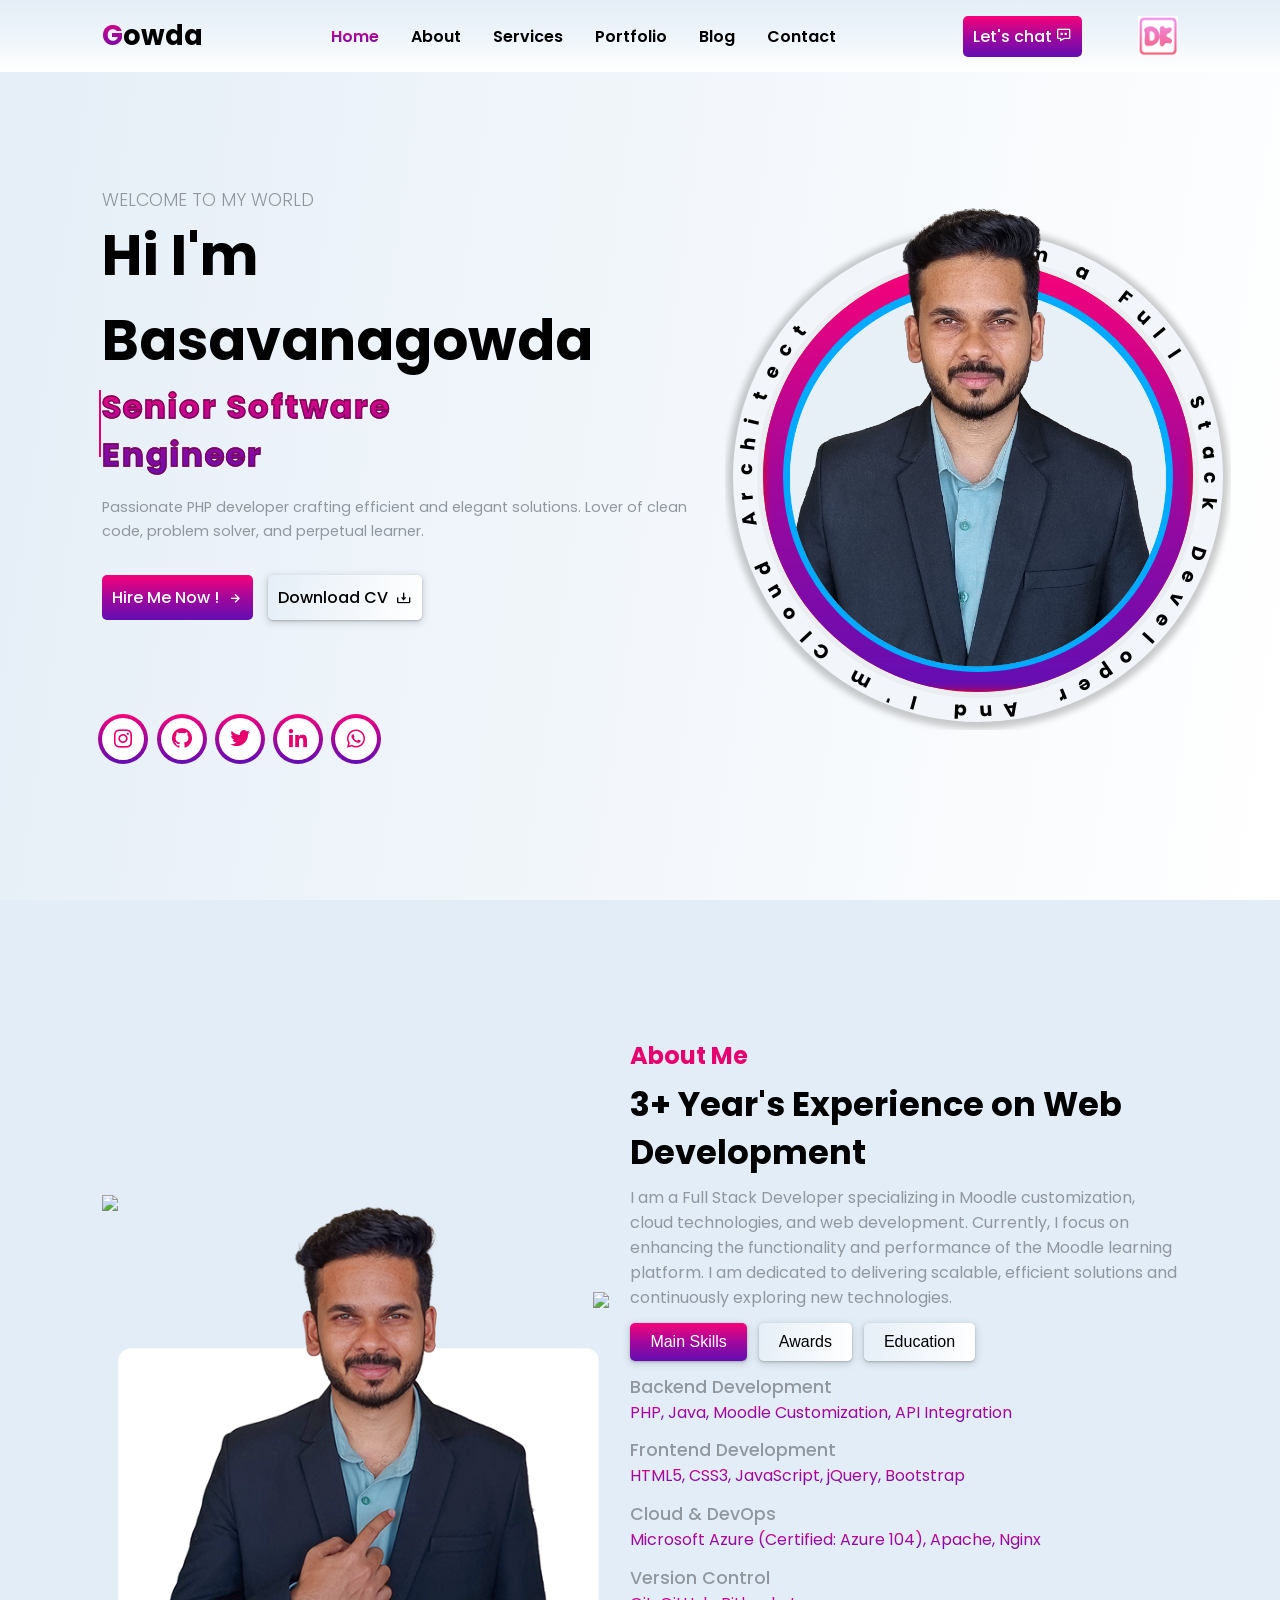
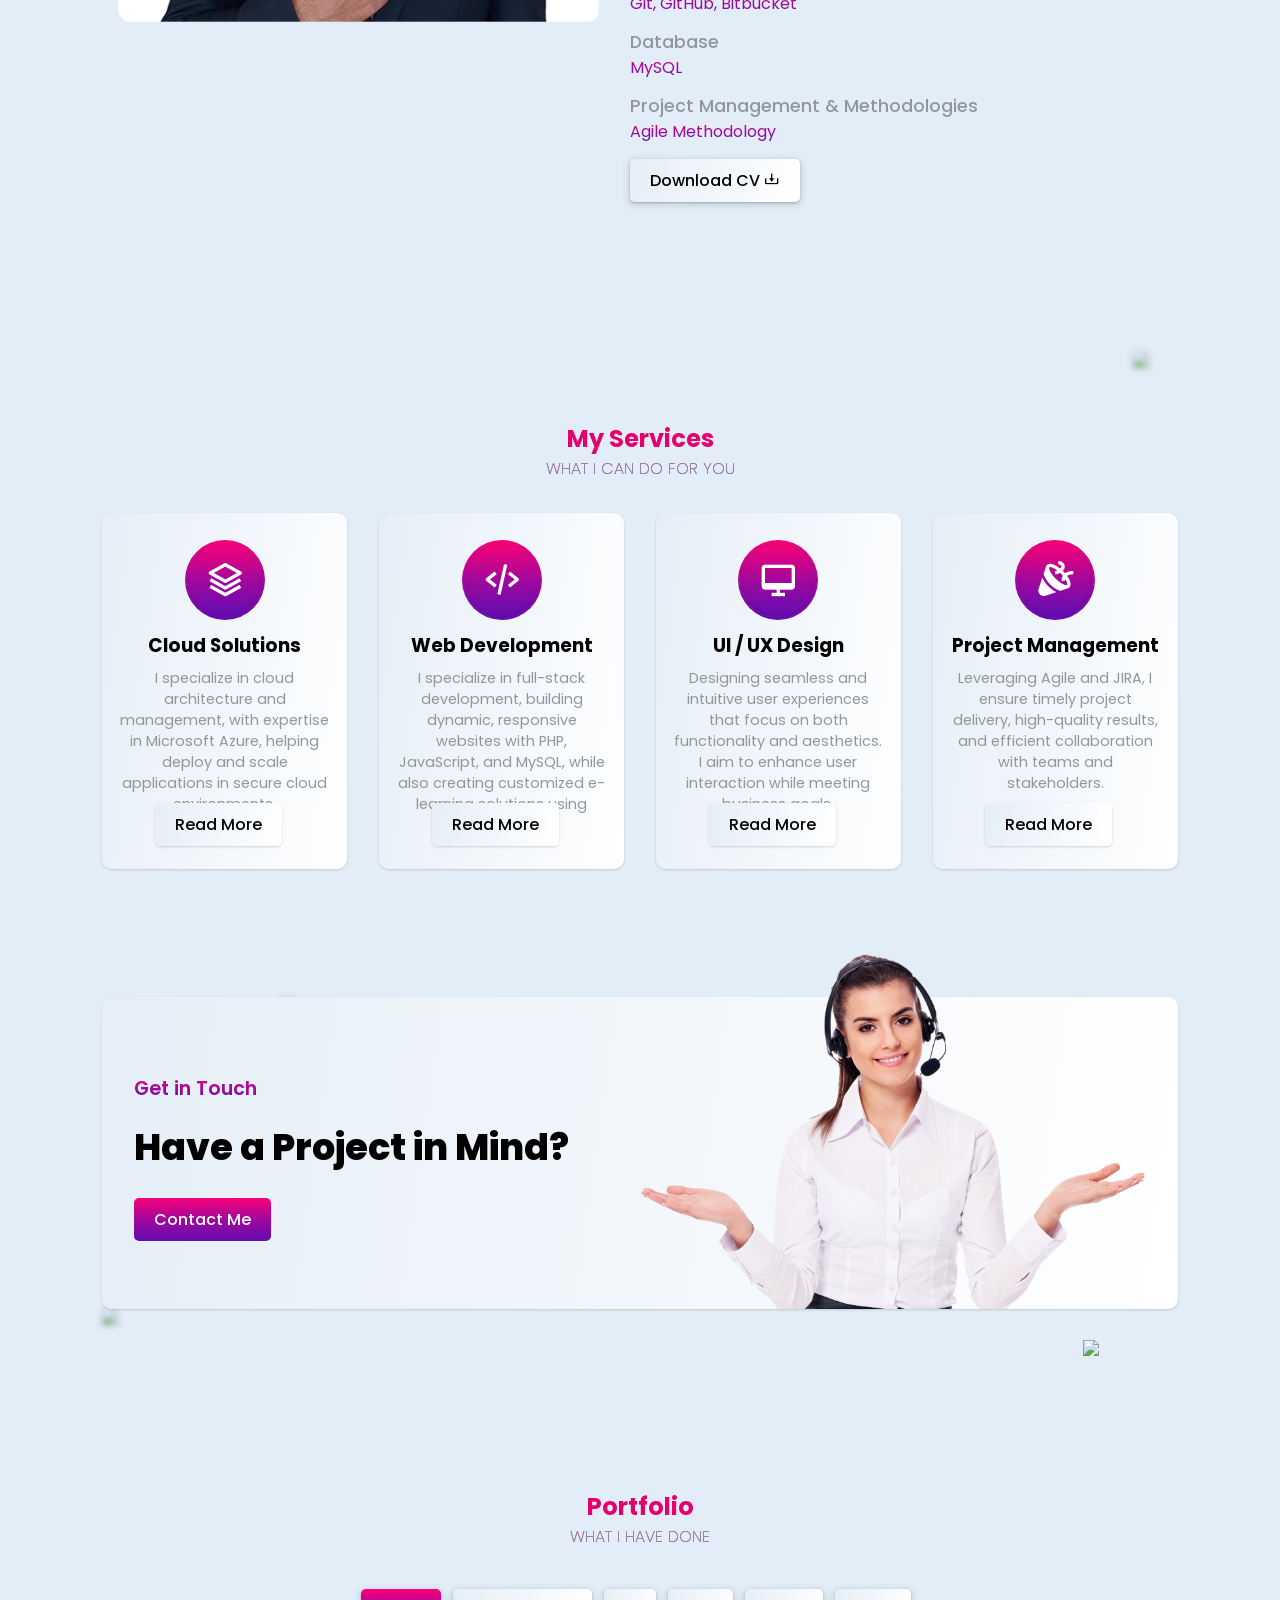
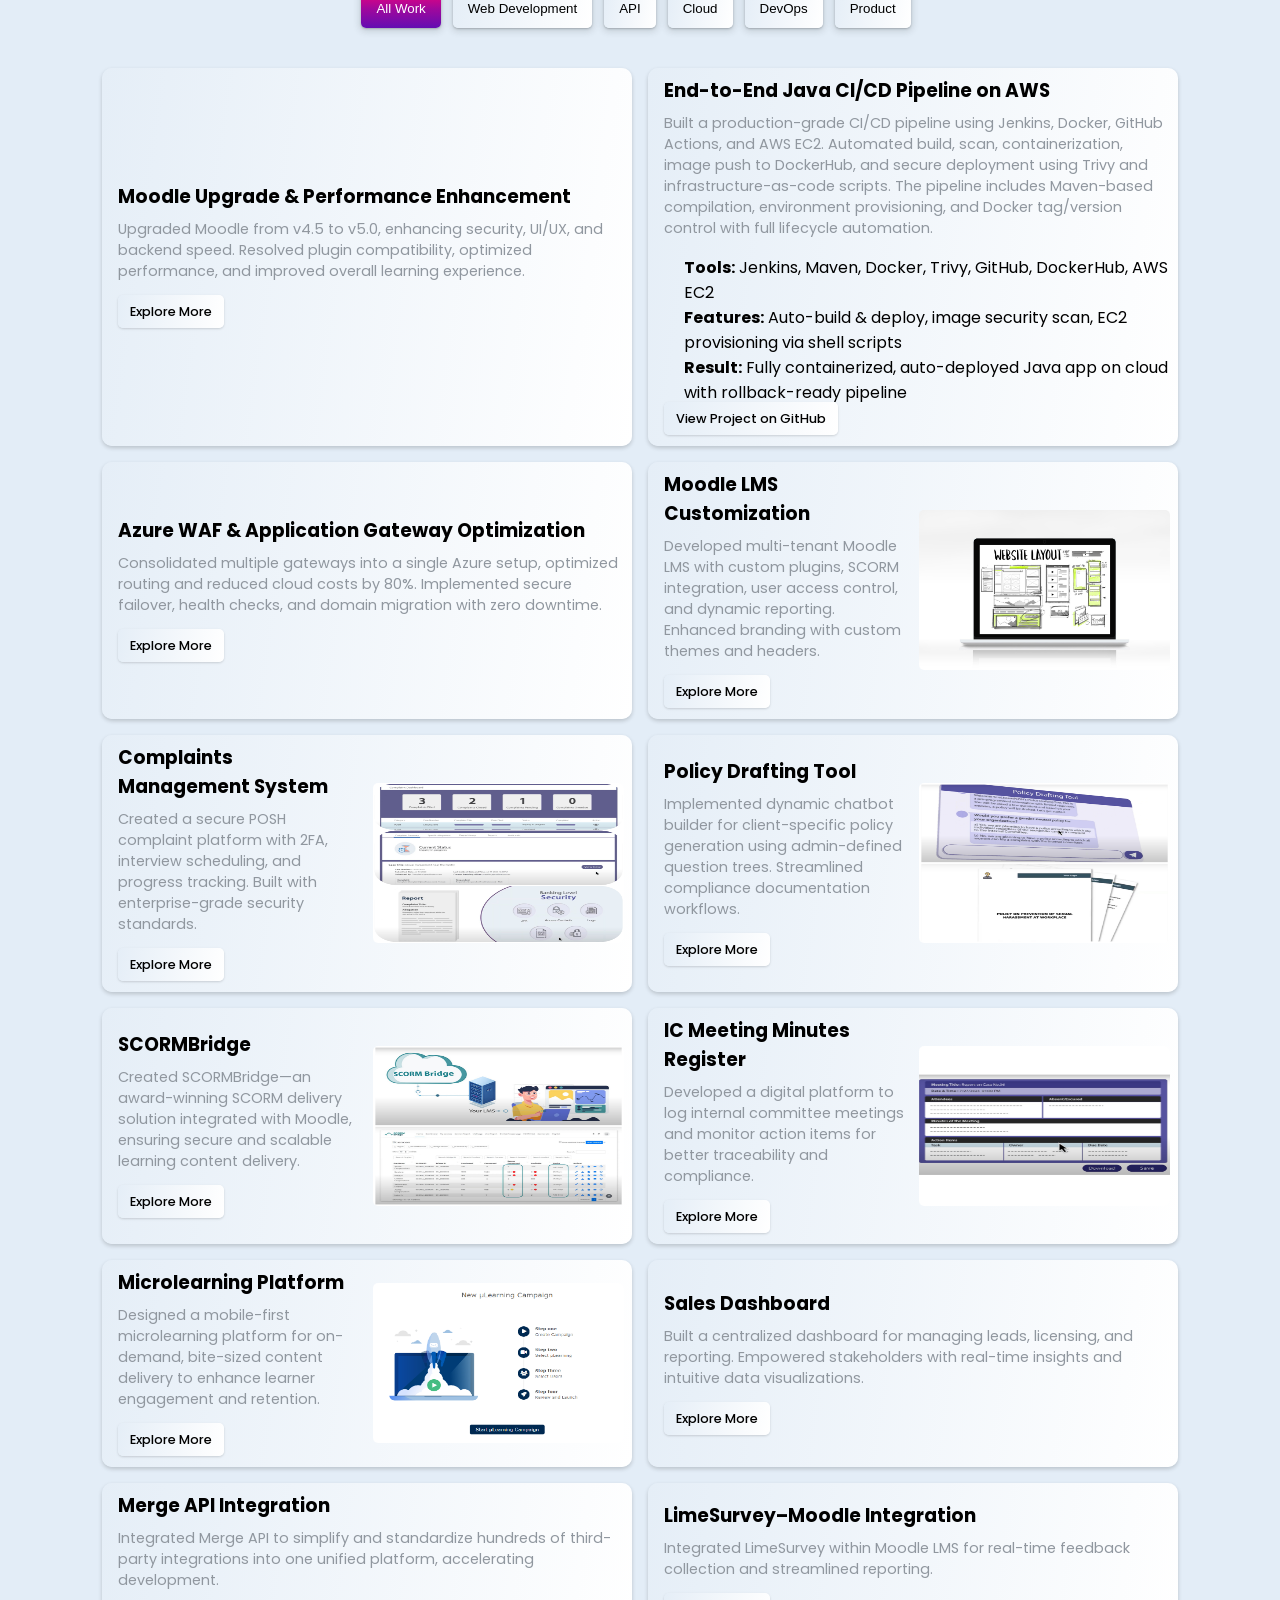
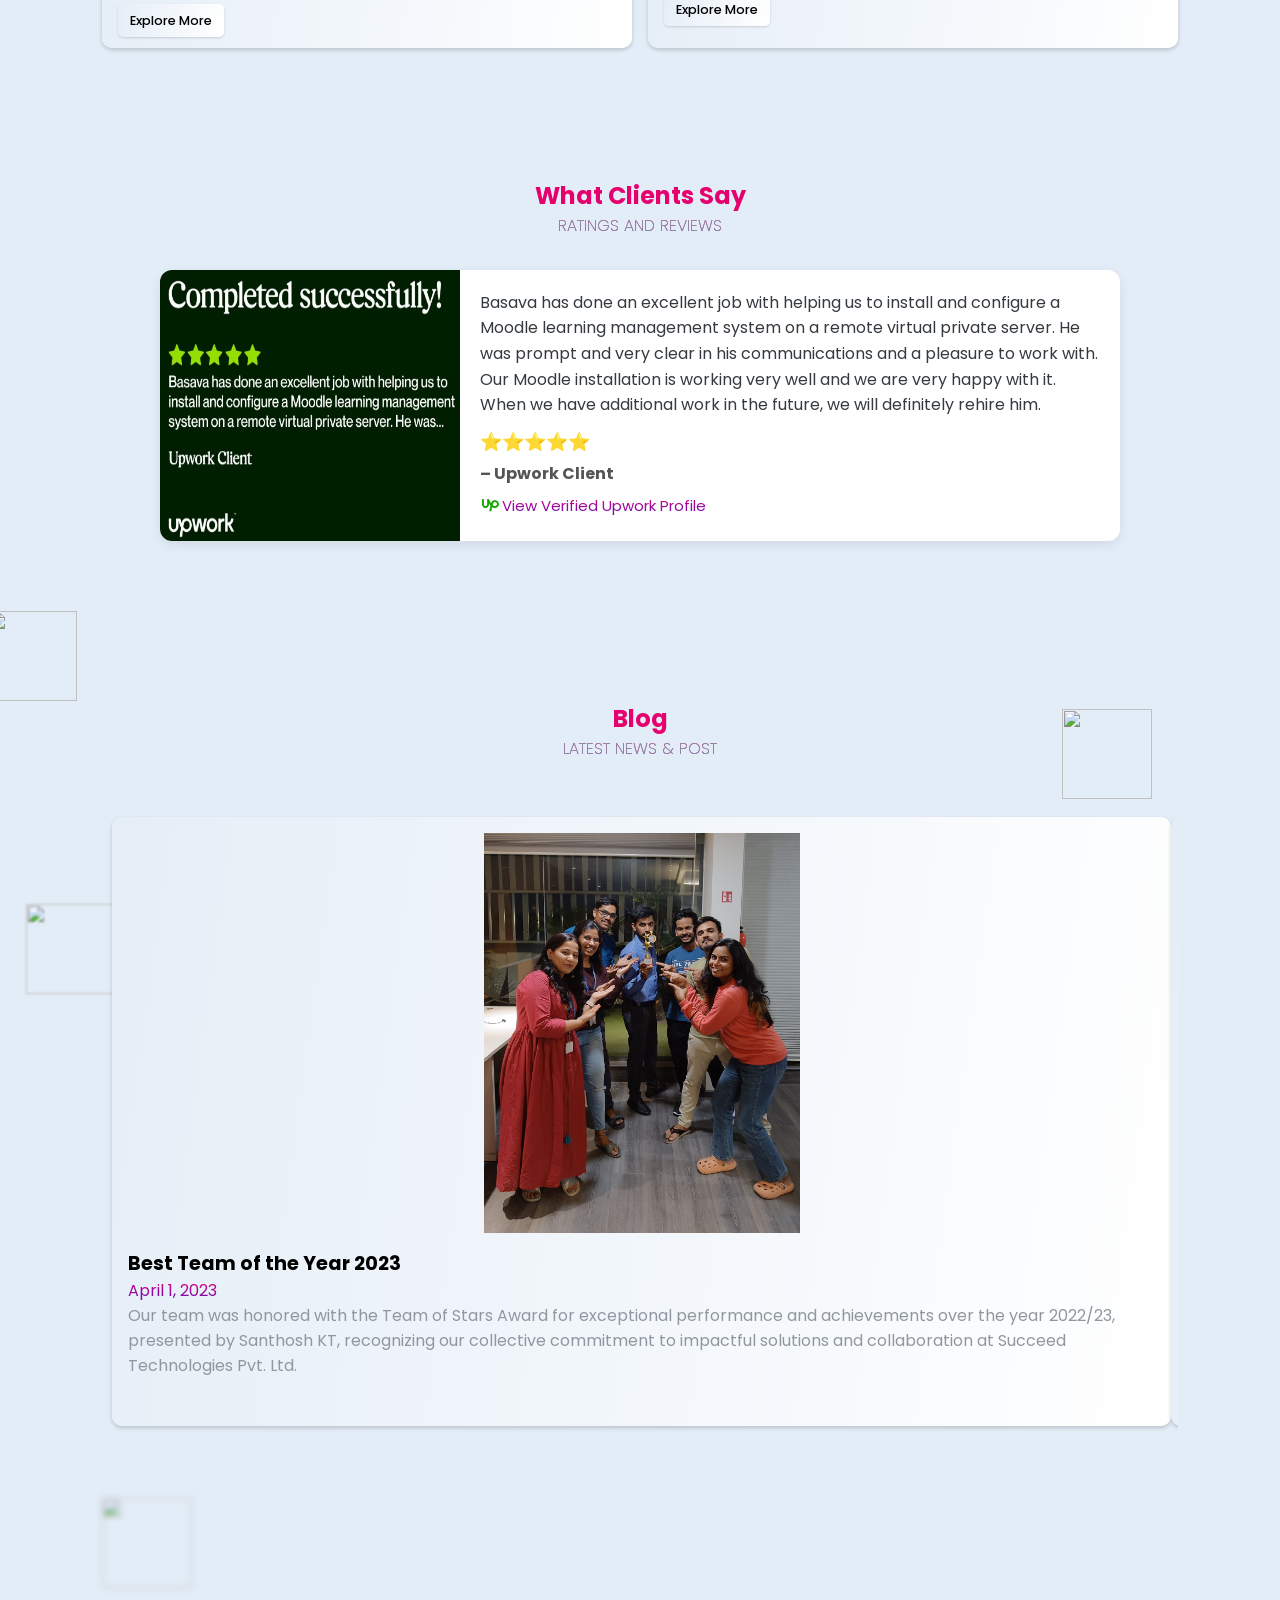
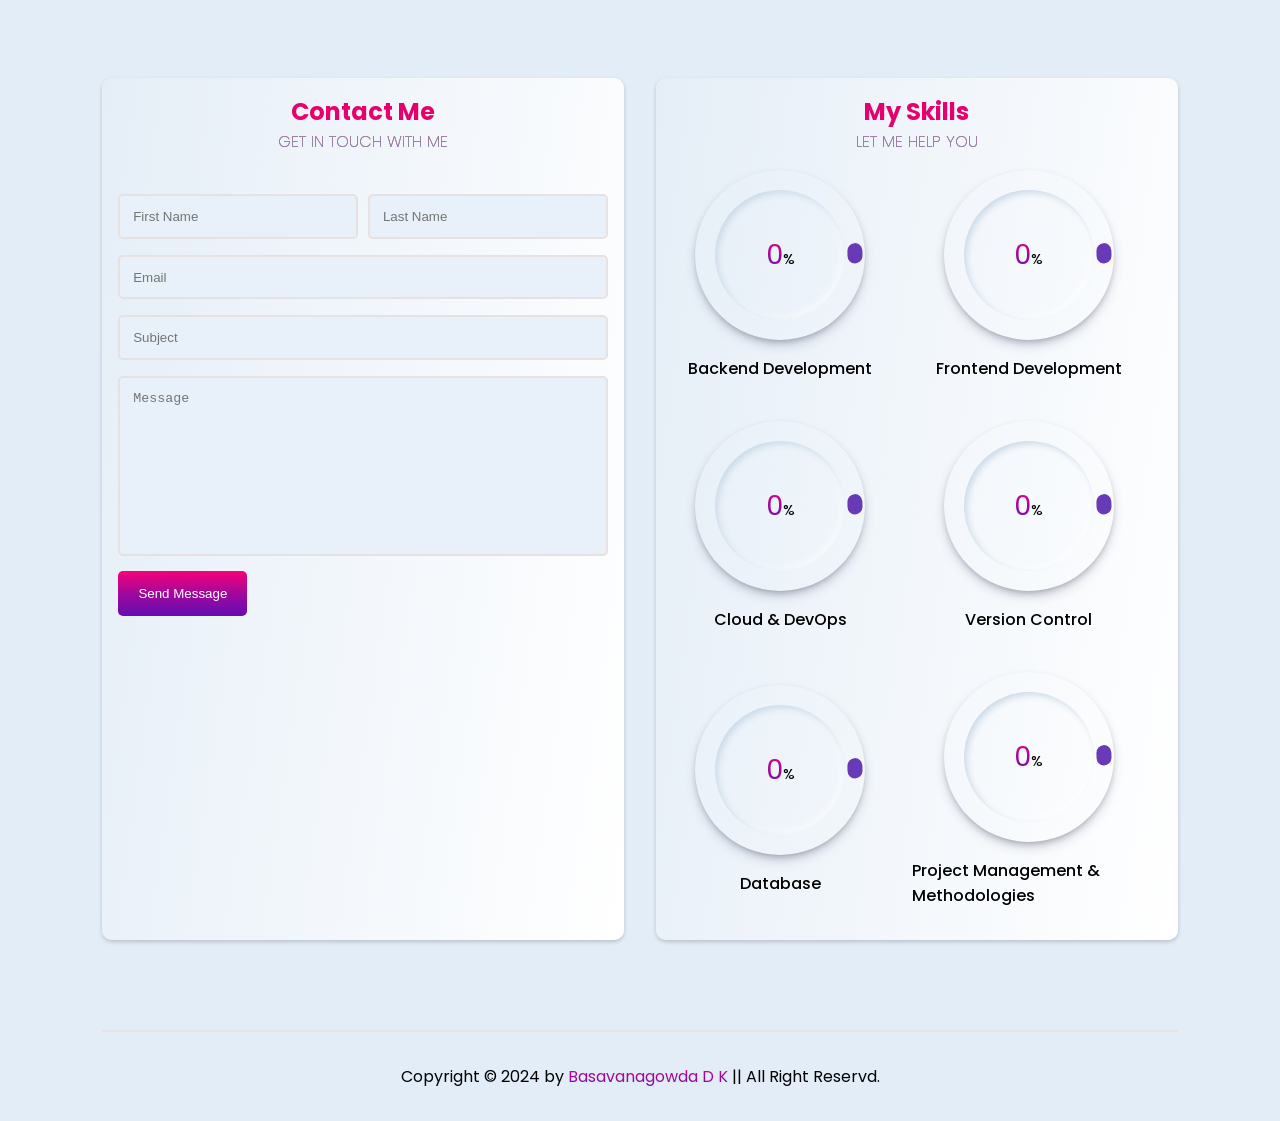
==== index.html @ 6a182e3e "Update index.html" ====
<!DOCTYPE html>
<html lang="en">
<head>
    <meta charset="UTF-8">
    <meta name="viewport" content="width=device-width, initial-scale=1.0">
    <title>Basavanagowda D K || Portfolio website</title>
    <link rel="icon" type="image/png" href="img/favicon.png">
    <link rel="stylesheet" href="style.css">
    <!-- boxicon css link -->
    <link href='https://unpkg.com/boxicons@2.1.4/css/boxicons.min.css' rel='stylesheet'>
    <!-- Link Swiper's CSS -->
    <link rel="stylesheet" href="https://cdn.jsdelivr.net/npm/swiper@10/swiper-bundle.min.css" />

    <script>
        if (window.location.hostname.includes('github.io')) {
          document.write('<base href="/Portfolio/">');
        } else {
          document.write('<base href="/">');
        }
    </script>

</head>
<body>
    <div class="overlay"></div>
    <header>
        <a href="#" class="logo">
            <span>G</span>owda
        </a>
        <ul class="navlist">
            <li><a href="#home" class="active">Home</a></li>
            <li><a href="#about">About</a></li>
            <li><a href="#services">Services</a></li>
            <li><a href="#portfolio">Portfolio</a></li>
            <li><a href="#blog">Blog</a></li>
            <li><a href="#contact">Contact</a></li>
        </ul>
        <div class="right-header">
            <a href="https://api.whatsapp.com/send/?phone=9741818898&text&type=phone_number&app_absent=0" class="btn">Let's chat <i class='bx bx-message-dots' ></i></a>
            <div class="menu-icon">
                <div class="bar"></div>
            </div>
            <img src="img/favicon.png" alt="" style="height: 40px; display: flex; justify-content: center;">
        </div>
    </header>

    <section class="home" id="home">
        <div class="hero-info">
            <h3>Welcome To my World</h3>
            <h1>Hi I'm Basavanagowda</h1>

            <div class="text-animate">
                <h2>Senior Software Engineer</h2>
            </div>

            <p>Passionate PHP developer crafting efficient and elegant solutions. Lover of clean code, problem solver, and perpetual learner.</p>

            <div class="btn-box">
                <a href="mailto:basavanagowdadk@gmail.com" class="btn">Hire Me Now ! <i class='bx bx-right-arrow-alt' ></i></a>
                <a href="https://drive.google.com/uc?export=download&id=10zbf5kDK9-Rex3izi6hGcO_l19ps5BTh" class="btn d-CV">Download CV <i class='bx bx-download'></i></a>
            </div>

            <div class="social-media">
                <div class="bg-icon">
                    <a href="https://www.instagram.com/gowda__since_1998?igsh=OG1lbDU0ZzNtemZn"><i class='bx bxl-instagram'></i></a>
                    <span></span>
                </div>

                <div class="bg-icon">
                    <a href="https://github.com/BASAVANAGOWDADK/"><i class='bx bxl-github'></i></a>
                    <span></span>
                </div>

                <div class="bg-icon">
                    <a href="https://x.com/BasavanagowdaDK?t=IQIoDvSJDneMhNdiiUb4kg&s=09"><i class='bx bxl-twitter'></i></a>
                    <span></span>
                </div>

                <div class="bg-icon">
                    <a href="https://www.linkedin.com/in/basavanagowda-d-k-b6b56a1a2/"><i class='bx bxl-linkedin'></i></a>
                    <span></span>
                </div>

                <div class="bg-icon">
                    <a href="https://api.whatsapp.com/send/?phone=9741818898&text&type=phone_number&app_absent=0"><i class='bx bxl-whatsapp'></i></a>
                    <span></span>
                </div>
            </div>
        </div>
        <div class="img-hero">
            <img src="img/hero.png" alt="">
            <div class="rotate-text">
                <div class="text">
                    <p>I'm a Full Stack Developer And I'm Cloud Architect</p>
                </div>
                <span><i></i></span>
            </div>
        </div>
    </section>

    <section class="about" id="about">
        <div class="about-img">
            <img src="img/aboutMe.png" alt="" class="aboutHero">
            <div class="showcase-ring">
                <img src="shapes/ring.png" class="ring">
                <img src="shapes/circle.png" class="circle">
            </div>
        </div>
        <div class="about-content">
            <h2 class="heading">About Me</h2>
            <h3>3+ Year's Experience on Web Development</h3>
            <p>I am a Full Stack Developer specializing in Moodle customization, cloud technologies, and web development. Currently, I focus on enhancing the functionality and performance of the Moodle learning platform. I am dedicated to delivering scalable, efficient solutions and continuously exploring new technologies.</p>
            <div class="about-btn">
                <button class="active">Main Skills</button>
                <button>Awards</button>
                <button>Education</button>
            </div>
            <div class="content-btn">
                <div class="content">
                    <div class="text-box">
                        <p>Backend Development</p>
                        <span>PHP, Java, Moodle Customization, API Integration</span>
                    </div>
                    <div class="text-box">
                        <p>Frontend Development</p>
                        <span>HTML5, CSS3, JavaScript, jQuery, Bootstrap</span>
                    </div>
                    <div class="text-box">
                        <p>Cloud & DevOps</p>
                        <span>Microsoft Azure (Certified: Azure 104), Apache, Nginx</span>
                    </div>
                    <div class="text-box">
                        <p>Version Control</p>
                        <span>Git, GitHub, Bitbucket</span>
                    </div>
                    <div class="text-box">
                        <p>Database</p>
                        <span>MySQL</span>
                    </div>
                    <div class="text-box">
                        <p>Project Management & Methodologies</p>
                        <span>Agile Methodology</span>
                    </div>
                </div>

                <div class="content">
                    <div class="text-box">
                        <p>Product Catalyst Award (September 2024)</p>
                        <span>Awarded for driving innovation forward.</span>
                    </div>
                    <div class="text-box">
                        <p>Best Employee of the Month</p>
                        <span>Awarded twice, in May 2023 and March 2024.</span>
                    </div>
                    <div class="text-box">
                        <p>Best Team of the Year (2022-2023)</p>
                        <span>Recognized as part of the best-performing team.</span>
                    </div>
                </div>

                <div class="content">
                    <div class="text-box">
                        <p>Online Courses and Certifications</p>
                        <span>AWS Solutions Architect (MicroDegree, Issued April 2025), Microsoft Azure 104 (Besant Technologies, Issued May 2024), Web Development and Testing (QSpiders, Issued June 2022)</span>
                    </div>
                    <div class="text-box">
                        <p>Internships and Work Experience</p>
                        <span>Full Stack Developer at Succeed Technologies Pvt. Ltd. (Aug 2022 - Present), specializing in Moodle customization, cloud technologies, and web development.</span>
                    </div>
                    <div class="text-box">
                        <p>Bachelor's Degree in Mechanical Engineering</p>
                        <span>STJIT College of Engineering, Karnataka (2020), CGPA: 6.9</span>
                    </div>
                </div>

            </div>
            <div class="cvContent">
                <a href="https://drive.google.com/uc?export=download&id=10zbf5kDK9-Rex3izi6hGcO_l19ps5BTh" class="btn d-CV">Download CV <i class='bx bx-download'></i></a>
            </div>
        </div>
    </section>

    <section class="services" id="services">
        <div class="main-text">
            <h2 class="heading">My Services</h2>
            <span>What I can do for you</span>
        </div>

        <div class="allServices">
            <div class="servicesItem">
                <div class="icon-services">
                    <i class='bx bx-layer'></i>
                    <span></span>
                </div>
                <h3>Cloud Solutions</h3>
                <p>I specialize in cloud architecture and management, with expertise in Microsoft Azure, helping deploy and scale applications in secure cloud environments.</p>
                <a href="#" class="readMore">Read More</a>
            </div>

            <div class="servicesItem">
                <div class="icon-services">
                    <i class='bx bx-code-alt'></i>
                    <span></span>
                </div>
                <h3>Web Development</h3>
                <p>I specialize in full-stack development, building dynamic, responsive websites with PHP, JavaScript, and MySQL, while also creating customized e-learning solutions using Moodle.</p>
                <a href="#" class="readMore">Read More</a>
            </div>

            <div class="servicesItem">
                <div class="icon-services">
                    <i class='bx bx-desktop'></i>
                    <span></span>
                </div>
                <h3>UI / UX Design</h3>
                <p>Designing seamless and intuitive user experiences that focus on both functionality and aesthetics. I aim to enhance user interaction while meeting business goals.</p>
                <a href="#" class="readMore">Read More</a>
            </div>

            <div class="servicesItem">
                <div class="icon-services">
                    <i class='bx bxs-party'></i>
                    <span></span>
                </div>
                <h3>Project Management</h3>
                <p>Leveraging Agile and JIRA, I ensure timely project delivery, high-quality results, and efficient collaboration with teams and stakeholders.</p>
                <a href="#" class="readMore">Read More</a>
            </div>
        </div>

        <div class="proposal">
            <div class="text-box">
                <span>Get in Touch</span>
                <h3>Have a Project in Mind?</h3>
                <a href="#contact" class="btn">Contact Me</a>
            </div>
            <img src="img/support.png" class="first">
        </div>

        <div class="showcase">
            <img src="shapes/ring.png" class="ring">
            <img src="shapes/circle.png" class="circle">
            <img src="shapes/circle.png" class="circle2">
            <img src="shapes/circle.png" class="circle3">
            <img src="shapes/half-ring.png" class="half-ring">
        </div>
    </section>

    <section class="portfolio" id="portfolio">
        <div class="main-text">
            <h2 class="heading">Portfolio</h2>
            <span>What I have done</span>
        </div>
        <div class="fillter-buttons">
            <button class="button mixitup-control-active" data-filter="all">All Work</button>
            <button class="button" data-filter=".web">Web Development</button>
            <button class="button" data-filter=".api">API</button>
            <button class="button" data-filter=".cloud">Cloud</button>
            <button class="button" data-filter=".devops">DevOps</button>
            <button class="button" data-filter=".product">Product</button>
        </div>
    
        <div class="portfolio-gallery">
    
            <!-- Moodle Upgrade -->
            <div class="portfolio-box mix web">
                <div class="portfolio-content">
                    <h3>Moodle Upgrade & Performance Enhancement</h3>
                    <p>Upgraded Moodle from v4.5 to v5.0, enhancing security, UI/UX, and backend speed. Resolved plugin compatibility, optimized performance, and improved overall learning experience.</p>
                    <a href="#" class="readMore">Explore More</a>
                </div>
            </div>
    
            <!-- CI/CD Project -->
            <div class="portfolio-box mix cloud devops">
                <div class="portfolio-content">
                    <h3>End-to-End Java CI/CD Pipeline on AWS</h3>
                    <p>Built a production-grade CI/CD pipeline using Jenkins, Docker, GitHub Actions, and AWS EC2. Automated build, scan, containerization, image push to DockerHub, and secure deployment using Trivy and infrastructure-as-code scripts. The pipeline includes Maven-based compilation, environment provisioning, and Docker tag/version control with full lifecycle automation.</p>
                    <ul style="margin-top: 10px; padding-left: 20px; list-style: disc;">
                        <li><strong>Tools:</strong> Jenkins, Maven, Docker, Trivy, GitHub, DockerHub, AWS EC2</li>
                        <li><strong>Features:</strong> Auto-build & deploy, image security scan, EC2 provisioning via shell scripts</li>
                        <li><strong>Result:</strong> Fully containerized, auto-deployed Java app on cloud with rollback-ready pipeline</li>
                    </ul>
                    <a href="https://github.com/BASAVANAGOWDADK/java-ci-cd-pipeline" class="readMore" target="_blank">View Project on GitHub</a>
                </div>
            </div>
            
            <!-- Azure WAF Optimization -->
            <div class="portfolio-box mix cloud devops">
                <div class="portfolio-content">
                    <h3>Azure WAF & Application Gateway Optimization</h3>
                    <p>Consolidated multiple gateways into a single Azure setup, optimized routing and reduced cloud costs by 80%. Implemented secure failover, health checks, and domain migration with zero downtime.</p>
                    <a href="#" class="readMore">Explore More</a>
                </div>
            </div>
    
            <!-- Moodle LMS Customization -->
            <div class="portfolio-box mix web">
                <div class="portfolio-content">
                    <h3>Moodle LMS Customization</h3>
                    <p>Developed multi-tenant Moodle LMS with custom plugins, SCORM integration, user access control, and dynamic reporting. Enhanced branding with custom themes and headers.</p>
                    <a href="#" class="readMore">Explore More</a>
                </div>
                <div class="portfolio-img">
                    <img src="img/portfolio/lms.jpg" alt="LMS Customization">
                </div>
            </div>
    
            <!-- Complaints Management System -->
            <div class="portfolio-box mix web">
                <div class="portfolio-content">
                    <h3>Complaints Management System</h3>
                    <p>Created a secure POSH complaint platform with 2FA, interview scheduling, and progress tracking. Built with enterprise-grade security standards.</p>
                    <a href="#" class="readMore">Explore More</a>
                </div>
                <div class="portfolio-img">
                    <img src="img/portfolio/cms.jpg" alt="Complaints System">
                </div>
            </div>
    
            <!-- Policy Drafting Tool -->
            <div class="portfolio-box mix web">
                <div class="portfolio-content">
                    <h3>Policy Drafting Tool</h3>
                    <p>Implemented dynamic chatbot builder for client-specific policy generation using admin-defined question trees. Streamlined compliance documentation workflows.</p>
                    <a href="#" class="readMore">Explore More</a>
                </div>
                <div class="portfolio-img">
                    <img src="img/portfolio/pdt.jpg" alt="Policy Tool">
                </div>
            </div>
    
            <!-- SCORMBridge -->
            <div class="portfolio-box mix product">
                <div class="portfolio-content">
                    <h3>SCORMBridge</h3>
                    <p>Created SCORMBridge—an award-winning SCORM delivery solution integrated with Moodle, ensuring secure and scalable learning content delivery.</p>
                    <a href="#" class="readMore">Explore More</a>
                </div>
                <div class="portfolio-img">
                    <img src="img/portfolio/sb.jpg" alt="SCORMBridge">
                </div>
            </div>
    
            <!-- IC Meeting Register -->
            <div class="portfolio-box mix web">
                <div class="portfolio-content">
                    <h3>IC Meeting Minutes Register</h3>
                    <p>Developed a digital platform to log internal committee meetings and monitor action items for better traceability and compliance.</p>
                    <a href="#" class="readMore">Explore More</a>
                </div>
                <div class="portfolio-img">
                    <img src="img/portfolio/im.jpg" alt="IC Register">
                </div>
            </div>
    
            <!-- Microlearning -->
            <div class="portfolio-box mix web">
                <div class="portfolio-content">
                    <h3>Microlearning Platform</h3>
                    <p>Designed a mobile-first microlearning platform for on-demand, bite-sized content delivery to enhance learner engagement and retention.</p>
                    <a href="#" class="readMore">Explore More</a>
                </div>
                <div class="portfolio-img">
                    <img src="img/portfolio/ml.png" alt="Microlearning">
                </div>
            </div>
    
            <!-- Sales Dashboard -->
            <div class="portfolio-box mix web">
                <div class="portfolio-content">
                    <h3>Sales Dashboard</h3>
                    <p>Built a centralized dashboard for managing leads, licensing, and reporting. Empowered stakeholders with real-time insights and intuitive data visualizations.</p>
                    <a href="#" class="readMore">Explore More</a>
                </div>
            </div>
    
            <!-- Merge API -->
            <div class="portfolio-box mix api">
                <div class="portfolio-content">
                    <h3>Merge API Integration</h3>
                    <p>Integrated Merge API to simplify and standardize hundreds of third-party integrations into one unified platform, accelerating development.</p>
                    <a href="#" class="readMore">Explore More</a>
                </div>
            </div>
    
            <!-- LimeSurvey Integration -->
            <div class="portfolio-box mix api">
                <div class="portfolio-content">
                    <h3>LimeSurvey–Moodle Integration</h3>
                    <p>Integrated LimeSurvey within Moodle LMS for real-time feedback collection and streamlined reporting.</p>
                    <a href="#" class="readMore">Explore More</a>
                </div>
            </div>
    
        </div>
    </section>

    <section class="testimonial-section">
        <div class="main-text">
            <h2 class="heading">What Clients Say</h2>
            <span class="subheading">Ratings and Reviews</span>
        </div>

        <div class="testimonial-card">
            <div class="testimonial-image">
            <img src="img/rateings/image(1).jpg" alt="" />
            </div>
            <div class="testimonial-content">
                <p class="testimonial-text">
                    Basava has done an excellent job with helping us to install and configure a Moodle learning management system on a remote virtual private server. He was prompt and very clear in his communications and a pleasure to work with. Our Moodle installation is working very well and we are very happy with it. When we have additional work in the future, we will definitely rehire him.
                </p>
                <div class="rating">⭐⭐⭐⭐⭐</div>
                <p class="client-name">– Upwork Client</p>
                <a class="upwork-link" href="https://www.upwork.com/freelancers/~01146fbaf6de14f37f?mp_source=share" target="_blank">
                    <i class='bx bxl-upwork'></i>
                    <span>View Verified Upwork Profile</span>
                </a>
            </div>
        </div>
    </section>

    <section class="blog" id="blog">
        <div class="main-text">
            <h2 class="heading">Blog</h2>
            <span>Latest News & Post</span>
        </div>

        <div class="blog-box swiper mySwiper">
            <div class="cards swiper-wrapper">

                <div class="card swiper-slide">
                    <div class="card-top">
                        <img src="img/blog/image (6).jpg" alt="">
                    </div>
                    <div class="card-info">
                        <h2>Best Team of the Year 2023</h2>
                        <span class="date">April 1, 2023</span>
                        <p class="excerpt">
                            Our team was honored with the Team of Stars Award for exceptional performance and achievements over the year 2022/23, presented by Santhosh KT, recognizing our collective commitment to impactful solutions and collaboration at Succeed Technologies Pvt. Ltd.
                        </p>
                    </div>
                </div>

                <div class="card swiper-slide">
                    <div class="card-top">
                        <img src="img/blog/image (1).jpg" alt="">
                    </div>
                    <div class="card-info">
                        <h2>Product Catalyst Award</h2>
                        <span class="date">September 12, 2024</span>
                        <p class="excerpt">
                            Recipient of the Product Catalyst Award for Driving Innovation Forward at Succeed Technologies Pvt. Ltd. (Sep 2024), recognizing my commitment to impactful solutions, innovative contributions, and effective teamwork. The award was presented by Santhosh KT and Noor Mohammed.
                        </p>
                    </div>
                </div>

                <div class="card swiper-slide">
                    <div class="card-top">
                        <img src="img/blog/image (2).jpg" alt="">
                    </div>
                    <div class="card-info">
                        <h2>Product Catalyst Award</h2>
                        <span class="date">September 12, 2024</span>
                        <p class="excerpt">
                            Recipient of the Product Catalyst Award for Driving Innovation Forward at Succeed Technologies Pvt. Ltd. (Sep 2024), recognizing my commitment to impactful solutions, innovative contributions, and effective teamwork. The award was presented by Santhosh KT and Noor Mohammed.
                        </p>
                    </div>
                </div>

                <div class="card swiper-slide">
                    <div class="card-top">
                        <img src="img/blog/image (3).jpg" alt="">
                    </div>
                    <div class="card-info">
                        <h2>Product Catalyst Award</h2>
                        <span class="date">September 12, 2024</span>
                        <p class="excerpt">
                            Recipient of the Product Catalyst Award for Driving Innovation Forward at Succeed Technologies Pvt. Ltd. (Sep 2024), recognizing my commitment to impactful solutions, innovative contributions, and effective teamwork. The award was presented by Santhosh KT and Noor Mohammed.
                        </p>
                    </div>
                </div>

                <div class="card swiper-slide">
                    <div class="card-top">
                        <img src="img/blog/image (4).jpg" alt="">
                    </div>
                    <div class="card-info">
                        <h2>Product Catalyst Award</h2>
                        <span class="date">September 12, 2024</span>
                        <p class="excerpt">
                            Recipient of the Product Catalyst Award for Driving Innovation Forward at Succeed Technologies Pvt. Ltd. (Sep 2024), recognizing my commitment to impactful solutions, innovative contributions, and effective teamwork. The award was presented by Santhosh KT and Noor Mohammed.
                        </p>
                    </div>
                </div>

                <div class="card swiper-slide">
                    <div class="card-top">
                        <img src="img/blog/image (5).jpg" alt="">
                    </div>
                    <div class="card-info">
                        <h2>Product Catalyst Award</h2>
                        <span class="date">September 12, 2024</span>
                        <p class="excerpt">
                            Recipient of the Product Catalyst Award for Driving Innovation Forward at Succeed Technologies Pvt. Ltd. (Sep 2024), recognizing my commitment to impactful solutions, innovative contributions, and effective teamwork. The award was presented by Santhosh KT and Noor Mohammed.
                        </p>
                    </div>
                </div>

            </div>
        </div>

        <div class="swiper-pagination"></div>

        <div class="showcase">
            <img src="shapes/ring.png" class="ring">
            <img src="shapes/second-circle.png" class="second-circle">
            <img src="shapes/circle.png" class="circle">
            <img src="shapes/half-ring.png" class="half-ring">
        </div>

    </section>

    <section class="down-box" id="contact">
        <div class="contactSkills">
            <div class="contact-info">
                <div class="main-text">
                    <h2 class="heading">Contact Me</h2>
                    <span>get in touch with me</span>
                </div>
                <form action="https://docs.google.com/forms/d/e/1FAIpQLSf164wydz_07NCA3fFdBNNHNQ-cetPMR7W7tod_pbYiqP765g/formResponse" method="POST" target="_self">
                    <div class="input-box">
                        <input type="text" name="entry.2064029675" placeholder="First Name" required>
                        <input type="text" name="entry.442998778" placeholder="Last Name" required>
                    </div>
                    <input type="email" name="entry.1565533050" placeholder="Email" required>
                    <input type="text" name="entry.2017698755" placeholder="Subject" required>
                    <textarea name="entry.1711553480" placeholder="Message" cols="30" rows="10" required></textarea>
                    <div class="formBtn">
                        <button type="submit" class="btn">Send Message</button>
                    </div>
                </form>
            </div>
            <div class="skills">
                <div class="container">
                    <div class="skillBox">
                        <div class="main-text">
                            <h2 class="heading">My Skills</h2>
                            <span>Let Me Help you</span>
                        </div>
                        <div class="skill-wrap">
                            <div class="skill">
                                <div class="outer-circle">
                                    <div class="inner-circle">
                                        <svg xmlns="http://www.w3.org/2000/svg" version="1.1" width="180px" height="180px">
                                            <defs>
                                                <linearGradient id="GradientColor">
                                                <stop offset="0%" stop-color="#e91e63" />
                                                <stop offset="100%" stop-color="#673ab7" />
                                                </linearGradient>
                                            </defs>
                                                <circle cx="85" cy="85" r="75" stroke-linecap="round" />
                                       </svg>
                                       <h2 class="counter">
                                        <span data-target="85">0</span>%
                                       </h2>
                                    </div>
                                </div>
                                <div class="sk-title">
                                    Backend Development
                                </div>
                            </div>

                            <div class="skill">
                                <div class="outer-circle">
                                    <div class="inner-circle">
                                        <svg xmlns="http://www.w3.org/2000/svg" version="1.1" width="180px" height="180px">
                                            <defs>
                                                <linearGradient id="GradientColor">
                                                <stop offset="0%" stop-color="#e91e63" />
                                                <stop offset="100%" stop-color="#673ab7" />
                                                </linearGradient>
                                            </defs>
                                                <circle cx="85" cy="85" r="75" stroke-linecap="round" />
                                       </svg>
                                       <h2 class="counter">
                                        <span data-target="65">0</span>%
                                       </h2>
                                    </div>
                                </div>
                                <div class="sk-title">
                                    Frontend Development
                                </div>
                            </div>


                            <div class="skill">
                                <div class="outer-circle">
                                    <div class="inner-circle">
                                        <svg xmlns="http://www.w3.org/2000/svg" version="1.1" width="180px" height="180px">
                                            <defs>
                                                <linearGradient id="GradientColor">
                                                <stop offset="0%" stop-color="#e91e63" />
                                                <stop offset="100%" stop-color="#673ab7" />
                                                </linearGradient>
                                            </defs>
                                                <circle cx="85" cy="85" r="75" stroke-linecap="round" />
                                       </svg>
                                       <h2 class="counter">
                                        <span data-target="75">0</span>%
                                       </h2>
                                    </div>
                                </div>
                                <div class="sk-title">
                                    Cloud & DevOps
                                </div>
                            </div>


                            <div class="skill">
                                <div class="outer-circle">
                                    <div class="inner-circle">
                                        <svg xmlns="http://www.w3.org/2000/svg" version="1.1" width="180px" height="180px">
                                            <defs>
                                                <linearGradient id="GradientColor">
                                                <stop offset="0%" stop-color="#e91e63" />
                                                <stop offset="100%" stop-color="#673ab7" />
                                                </linearGradient>
                                            </defs>
                                                <circle cx="85" cy="85" r="75" stroke-linecap="round" />
                                       </svg>
                                       <h2 class="counter">
                                        <span data-target="70">0</span>%
                                       </h2>
                                    </div>
                                </div>
                                <div class="sk-title">
                                    Version Control
                                </div>
                            </div>

                            <div class="skill">
                                <div class="outer-circle">
                                    <div class="inner-circle">
                                        <svg xmlns="http://www.w3.org/2000/svg" version="1.1" width="180px" height="180px">
                                            <defs>
                                                <linearGradient id="GradientColor">
                                                <stop offset="0%" stop-color="#e91e63" />
                                                <stop offset="100%" stop-color="#673ab7" />
                                                </linearGradient>
                                            </defs>
                                                <circle cx="85" cy="85" r="75" stroke-linecap="round" />
                                       </svg>
                                       <h2 class="counter">
                                        <span data-target="85">0</span>%
                                       </h2>
                                    </div>
                                </div>
                                <div class="sk-title">
                                    Database
                                </div>
                            </div>

                            <div class="skill">
                                <div class="outer-circle">
                                    <div class="inner-circle">
                                        <svg xmlns="http://www.w3.org/2000/svg" version="1.1" width="180px" height="180px">
                                            <defs>
                                                <linearGradient id="GradientColor">
                                                <stop offset="0%" stop-color="#e91e63" />
                                                <stop offset="100%" stop-color="#673ab7" />
                                                </linearGradient>
                                            </defs>
                                                <circle cx="85" cy="85" r="75" stroke-linecap="round" />
                                       </svg>
                                       <h2 class="counter">
                                        <span data-target="65">0</span>%
                                       </h2>
                                    </div>
                                </div>
                                <div class="sk-title">
                                    Project Management & Methodologies
                                </div>
                            </div>
                        </div>
                    </div>
                </div>
            </div>
        </div>
    </section>

    <footer>
        <p>Copyright © 2024 by <span>Basavanagowda D K</span> || All Right Reservd.</p>
    </footer>

    <div id="progress">
        <span id="progress-value">
            <i class='bx bxs-chevrons-up' ></i>
        </span>
    </div>

    <!-- scroll reveal  -->
    <script src="https://unpkg.com/scrollreveal"></script>
    <!-- Swiper JS -->
     <script src="https://cdn.jsdelivr.net/npm/swiper@10/swiper-bundle.min.js"></script>
    <!-- mixitup cdn js -->
    <script src="https://cdnjs.cloudflare.com/ajax/libs/mixitup/3.3.1/mixitup.min.js"></script>
    <script src="script.js"></script>
    <script src="https://cdn.emailjs.com/dist/email.min.js"></script>
</body>
</html>
---- style.css ----
@import url('https://fonts.googleapis.com/css2?family=Poppins:wght@100;200;300;400;500;600;700;800&display=swap');

* {
    padding: 0;
    margin: 0;
    box-sizing: border-box;
    list-style: none;
    scroll-behavior: smooth;
}

:root {
    --bg-color: #e3edf7;
    --gradient-white-bg: linear-gradient(0deg, #fff 0%, #edf4fa 51%, #e5eef7 100%);
    --gradient-color-bg: linear-gradient(180deg, rgba(247, 1, 120, 1)0%,
            rgba(160, 8, 156, 1)51%,
            rgba(99, 13, 178, 1)100%);
    --main-color: #e6006d;
    --font-color: #90979f;
    --hover-box-shadow: rgba(0, 0, 0, 0.19)0px 10px 20px,
        rgba(0, 0, 0, 0.23)0px 6px 6px;
    --gradient-white-bg2: linear-gradient(98deg, #e5eef7 0%, #fff 100%);
}

a {
    text-decoration: none;
    color: #000;
}

body {
    font-family: 'Poppins', sans-serif;
    background: var(--bg-color);
    overflow-x: hidden;
}

header {
    padding: 15px 8%;
    width: 100%;
    position: fixed;
    top: 0;
    left: 0;
    display: flex;
    align-items: center;
    justify-content: space-between;
    background: var(--gradient-white-bg);
    z-index: 100;
    transition: .3s;
}

header .logo {
    font-size: 1.7rem;
    font-weight: 700;
}

span {
    background: var(--gradient-color-bg);
    -webkit-background-clip: text;
    color: transparent;
}

ul.navlist {
    display: flex;
}

.navlist li {
    margin: 0 1rem;
}

.navlist li a {
    display: inline-flex;
    font-weight: 600;
}

.navlist li a:hover,
.navlist li a.active {
    background: var(--gradient-color-bg);
    -webkit-background-clip: text;
    color: transparent;
}

.right-header {
    display: flex;
    align-items: center;
    justify-content: end;
    grid-gap: .8rem;
}

.btn {
    background: var(--gradient-color-bg);
    color: #fff;
    padding: 8px 10px;
    border-radius: 5px;
    font-weight: 500;
    transition: all .3s ease;
}

.btn:hover,
.btn-box .d-CV:hover {
    box-shadow: var(--hover-box-shadow);
}

.menu-icon {
    position: relative;
    display: block;
    width: 30px;
    height: 30px;
    cursor: pointer;
    /* background: blue; */
}

.menu-icon .bar,
.menu-icon::after,
.menu-icon::before {
    content: "";
    display: none;
    width: 100%;
    height: 4px;
    border-radius: 3px;
    background: #000;
    margin: 6px 0;
    transition: .4s;
}

.menu-icon.active::before {
    transform: rotate(-45deg) translate(-6px, 6px);
}

.menu-icon.active::after {
    transform: rotate(45deg)translate(-8px, -8px);
}

.menu-icon.active .bar {
    opacity: 0;
}


/* ==================== home section css code ============================ */
section {
    padding: 90px 8%;
}

.home {
    min-height: 100vh;
    height: 100%;
    width: 100%;
    display: flex;
    grid-template-columns: repeat(2, 1fr);
    align-items: center;
    grid-gap: 4em;
    background: var(--gradient-white-bg2);
}

.hero-info {
    margin-top: 3rem;
}

.hero-info h3 {
    color: var(--font-color);
    font-weight: 300;
    text-transform: uppercase;
    font-size: 1.1rem;
}

.hero-info h1 {
    font-size: 3.5rem;
}

.text-animate {
    width: 22.8rem;
    position: relative;
}

.text-animate h2 {
    font-size: 2rem;
    font-weight: 700;
    margin-bottom: 1rem;
    color: transparent;
    -webkit-text-stroke: 0.1vw #770753;
    background: var(--gradient-color-bg);
    background-repeat: no-repeat;
    -webkit-background-clip: text;
    background-position: 0 0;
    transition: .6s;
    letter-spacing: 2px;
    animation: moveText 3s linear infinite;
    animation-delay: 2s;
}

.text-animate h2::before {
    content: "";
    position: absolute;
    top: 7px;
    left: -3px;
    width: 0;
    height: 70%;
    border-right: 2px solid var(--main-color);
    animation: moveCursorText 3s linear infinite;
    animation-delay: 2s;
}


.hero-info p {
    font-size: .9rem;
    color: var(--font-color);
    line-height: 1.5rem;
}

.btn-box {
    display: flex;
    justify-content: space-between;
    width: 320px;
    margin-top: 2rem;
    margin-bottom: 6rem;
}

.btn-box .btn {
    padding: 10px;
    display: flex;
    align-items: center;
    justify-content: space-between;
    gap: 8px;
}

.btn-box .d-CV {
    background: var(--gradient-white-bg2);
    padding: 10px;
    border-radius: 5px;
    font-weight: 500;
    color: #000;
    box-shadow: rgba(60, 64, 67, 0.3)0px 1px 2px 0,
        rgba(60, 64, 67, 0.15)0px 2px 6px 2px;
    transition: all .3s ease;
}

.social-media {
    display: flex;
    justify-content: space-between;
    width: 275px;
    height: 45px;
}

.social-media a {
    width: 42px;
    height: 42px;
    font-size: 1.5rem;
    color: var(--main-color);
    background: #fff;
    display: inline-flex;
    justify-content: center;
    align-items: center;
    transition: .4s;
    border-radius: 50%;
    z-index: 1;
}


.social-media a:hover {
    background: var(--gradient-color-bg);
    color: #fff;
}

.bg-icon {
    position: relative;
    display: flex;
    justify-content: center;
    align-items: center;
}

.bg-icon span {
    position: absolute;
    width: 50px;
    height: 50px;
    background: var(--gradient-color-bg);
    border-radius: 50%;
    display: flex;
    align-items: center;
    justify-content: center;
    animation: animate 1s linear infinite;
}

.img-hero {
    position: relative;
    animation: floatImage 4s ease-in-out infinite;
    animation-delay: 3s;
}

.img-hero img {
    position: relative;
    width: 400px;
    height: auto;
    z-index: 10;
}

.rotate-text {
    position: absolute;
    top: 4%;
    left: -53px;
    display: flex;
    justify-content: center;
    align-items: center;
    overflow: hidden;
    padding: 2rem;
}

.rotate-text span {
    position: relative;
    width: 442px;
    height: 442px;
    background: red;
    border: 6px solid #eaeef0;
    border-radius: 50%;
    z-index: 1;
    overflow: hidden;
}

.rotate-text span::before {
    content: "";
    position: absolute;
    inset: 20px;
    background: #00aaff;
    border-radius: 50%;
    z-index: 1;
}

.rotate-text span i {
    position: absolute;
    inset: 0;
    background: var(--gradient-color-bg);
    filter: blur(5px);
    animation: animate 2s linear infinite;
}


.rotate-text .text {
    position: absolute;
    width: 490px;
    height: 490px;
    background: #f2f6fb;
    border-radius: 50%;
    box-shadow: 0 1px 6px 5.94px rgba(0, 0, 0, 0.2);
    animation: rotateText 30s linear infinite;
}

.text b {
    position: absolute;
    transform-origin: 0 247px;
    display: block;
    top: 0;
    left: 50%;
    font-size: 1.2rem;
}

/* ==================== About section css code ============================ */
.about {
    display: flex;
    justify-content: space-between;
    align-items: center;
    gap: 1rem;
}

.about .about-img {
    position: relative;
}

.about .about-img .aboutHero {
    width: 40vw;
    height: auto;
}

.about-img .ring {
    position: absolute;
    top: 22%;
    right: 1%;
}

.about-img .circle {
    position: absolute;
    top: 0%;
    left: 0%;
}


.about-content {
    padding: 3rem 0;
}

.about-content h2 {
    color: var(--main-color);
}

.about-content h3 {
    font-size: 2.1rem;
    line-height: 3rem;
    margin: .5rem 0;
}

.about-content p {
    color: var(--font-color);
}

.text-box p {
    font-size: 1.1rem;
    font-weight: 500;
}

.about-btn {
    margin: .8rem 0;
}

.about-btn button,
.cvContent a {
    background: var(--gradient-white-bg2);
    padding: 10px 20px;
    border-radius: 5px;
    border: none;
    font-size: 1rem;
    font-weight: 500;
    color: #000;
    box-shadow: rgba(60, 64, 67, 0.3)0px 1px 2px 0,
        rgba(60, 64, 67, 0.15)0px 2px 6px 2px;
    margin-right: .5rem;
    cursor: pointer;
    transition: all .3s ease;
}


.about-btn button.active {
    background: var(--gradient-color-bg);
    color: #ffff;
}

.text-box {
    margin: .8rem 0;
}

.content-btn>.content:not(:first-child) {
    display: none;
}

.about-btn button:hover {
    box-shadow: var(--hover-box-shadow);
}

.cvContent {
    margin-top: 1.5rem;
}

/* ==================== Services section css code ============================ */
.services {
    position: relative;
}

.main-text {
    width: 100%;
    text-align: center;
    margin-bottom: 2rem;
}

.main-text .heading {
    color: var(--main-color);
}

.main-text span {
    color: var(--font-color);
    font-weight: 200;
    text-transform: uppercase;
}

.allServices {
    display: grid;
    grid-template-columns: repeat(auto-fit, minmax(220px, auto));
    align-items: center;
    gap: 2rem;
    position: relative;
    z-index: 1;
}

.allServices p {
    height: 120px;
}

.servicesItem {
    box-shadow: rgba(0, 0, 0, 0.1)0px 1px 3px 0,
        rgba(0, 0, 0, 0.06)0px 1px 2px 0px;
    padding: 2rem 1rem;
    border-radius: 10px;
    background: var(--gradient-white-bg2);
    text-align: center;
}

.icon-services {
    display: inline-flex;
    position: relative;
}

.icon-services i {
    box-shadow: rgba(0, 0, 0, 0.1)0px 1px 3px 0,
        rgba(0, 0, 0, 0.06)0px 1px 2px 0px;
    padding: .5rem;
    border-radius: 50%;
    background: var(--gradient-color-bg);
    width: 70px;
    height: 70px;
    color: #fff;
    font-size: 2.5rem;
    display: inline-flex;
    justify-content: center;
    align-items: center;
    transition: .4s;
    z-index: 1;
}

.servicesItem:hover i {
    outline: 1px solid var(--main-color);
    transform: scale(1.2);
}

.icon-services span {
    position: absolute;
    width: 80px;
    height: 80px;
    left: -5px;
    top: -5px;
    background: var(--gradient-color-bg);
    border-radius: 50%;
    animation: animate 1s linear infinite;
}

.servicesItem h3 {
    margin: 1rem 0 0.5rem;
}

.servicesItem p {
    margin-bottom: 1.5rem;
    font-size: .9rem;
    color: var(--font-color);
}

.readMore {
    background: var(--gradient-white-bg2);
    box-shadow: rgba(0, 0, 0, 0.1)0px 1px 3px 0,
        rgba(0, 0, 0, 0.06)0px 1px 2px 0px;
    padding: 10px 20px;
    border-radius: 5px;
    font-size: 1rem;
    font-weight: 500;
    color: #000;
    margin-right: .8rem;
    cursor: pointer;
}

.proposal {
    position: relative;
    display: flex;
    justify-content: space-between;
    align-items: center;
    width: 100%;
    background: var(--gradient-white-bg2);
    box-shadow: rgba(0, 0, 0, 0.1)0px 1px 3px 0,
        rgba(0, 0, 0, 0.06)0px 1px 2px 0px;
    margin-top: 8rem;
    border-radius: 10px;
    padding: 0rem 2rem;
    z-index: 1;
}

.proposal img {
    width: 40vw;
    height: auto;
    margin: -4rem 0 0;
    z-index: 2;
}

.services .text-box span {
    font-size: 1.2rem;
    font-weight: 600;
}

.services .text-box h3 {
    margin-top: 1rem;
    margin-bottom: 2rem;
    font-size: 2.3rem;
    font-weight: 800;
}

.services .text-box .btn {
    padding: 10px 20px;
}


.services .showcase .ring {
    width: 100px;
    height: auto;
    position: absolute;
    top: 2%;
    left: -3%;
}

.services .showcase .circle {
    position: absolute;
    width: 70px;
    height: auto;
    top: 2%;
    right: 6%;
    filter: blur(3px);
}

.services .showcase .circle2 {
    position: absolute;
    width: 40px;
    height: auto;
    filter: blur(3px);
}

.services .showcase .circle3 {
    position: absolute;
    width: 70px;
    height: auto;
    filter: blur(3px);
    bottom: 36%;
    left: 22%;
}

.services .showcase .half-ring {
    position: absolute;
    width: 120px;
    height: auto;
    bottom: 4%;
    right: 6%;
}


/* ==================== Services section css code ============================ */
.fillter-buttons {
    text-align: center;
    padding: .5rem;
    margin-bottom: 2rem;
}

.fillter-buttons button {
    background: var(--gradient-white-bg2);
    padding: 12px 15px;
    border-radius: 5px;
    border: none;
    font-weight: 500;
    color: #000;
    box-shadow: rgba(60, 64, 67, 0.3)0px 1px 2px 0,
        rgba(60, 64, 67, 0.15)0px 2px 6px 2px;
    margin-right: .5rem;
    cursor: pointer;
    transition: all .3s ease;
}

.fillter-buttons button:hover,
button.mixitup-control-active {
    background: var(--gradient-color-bg);
    color: #fff;
}

.portfolio-gallery {
    display: grid;
    grid-template-columns: repeat(auto-fill, minmax(370px, 1fr));
    gap: 1rem;
}

.portfolio-img img {
    display: block;
    width: 100%;
    height: 160px;
    transition: .3s;
}

.portfolio-box {
    display: flex;
    justify-content: space-between;
    align-items: center;
    gap: .5rem;
    padding: .5rem;
    box-shadow: rgba(0, 0, 0, 0.18)0px 2px 4px;
    background: var(--gradient-white-bg2);
    border-radius: 10px;
    transition: all .3s ease;
}

.portfolio-content {
    width: 100%;
    padding-left: .5rem;
    padding-bottom: .5rem;
}

.portfolio-img {
    width: 100%;
    border-radius: 5px;
    overflow: hidden;
}

.portfolio-box:hover img {
    transform: scale(1.1);
}

.portfolio-content a.readMore {
    padding: 8px 12px;
    font-size: .8rem;
}

.portfolio-content p {
    font-size: .9rem;
    color: var(--font-color);
    margin: .5rem 0 1rem 0;
}


/* ==================== Blog section css code ============================ */

.blog-box {
    padding: .5rem !important;
}

.blog {
    position: relative;
}

.cards {
    padding: 1rem .1rem;
}

.card {
    background: var(--gradient-white-bg2);
    box-shadow: rgba(0, 0, 0, 0.18)0px 2px 4px;
    padding: 1rem;
    border-radius: 10px;
}

.card-top {
    overflow: hidden;
    border-radius: 10px 10px 0 0;
}

.card img {
    width: 100%;
    height: 100%;
    max-height: 400px !important;
    object-fit: contain;
    transition: .3s;
    display: block;
}

.card:hover img {
    transform: scale(1.1);
}

.card-info {
    padding-bottom: .5rem;
}

.card-info h2 {
    font-size: 1.2rem;
    margin-top: 1rem;
}

.data {
    display: block;
    margin: .2rem 0;
}

.card .excerpt {
    color: var(--font-color);
    margin-bottom: 1.5rem;
}

.swiper-pagination {
    position: relative !important;
    margin-top: 3rem;
}

.swiper-pagination-bullet {
    height: 10px !important;
    width: 30px !important;
    border-radius: 25px !important;
    background: var(--gradient-color-bg) !important;
}

.blog .showcase img {
    position: absolute;
    width: 90px;
    height: 90px;
}

.blog .showcase .circle {
    filter: blur(3px);
}

.blog .showcase .ring {
    top: 0;
    left: -1%;
}

.blog .showcase .half-ring {
    top: 10%;
    right: 10%;
}

.blog .showcase .second-circle {
    top: 30%;
    left: 2%;
    filter: blur(1px);
}


/* ==================== Contact section css code ============================ */

.contactSkills {
    display: flex;
    justify-content: space-between;
    gap: 2rem;
}

.contact-info,
.skills {
    width: 100%;
    background: var(--gradient-white-bg2);
    box-shadow: rgba(0, 0, 0, 0.18)0px 2px 4px;
    padding: 1rem;
    border-radius: 10px;
}


.contact-info input,
.contact-info form textarea {
    width: 100%;
}

.contact-info form input,
.contact-info form textarea {
    /* width: 100%; */
    padding: .8rem;
    border: 2px solid #e8e1e1;
    margin: .5rem 0;
    background: #e8f1f9;
    border-radius: 5px;
    outline: none;
    transition: .3s;
}

.contact-info form .input-box {
    display: flex;
    justify-content: space-between;
}

.input-box input {
    width: 49%;
}

form input:focus,
form textarea:focus {
    filter: brightness(100%);
    background: #d2e9ff;
    border: 2px solid #f8caca;
}

form textarea {
    resize: none;
}

form .btn {
    padding: 15px 20px;
    cursor: pointer;
    border: none;
}

/* ==================== Skills section css code ============================ */

.skillBox {
    padding: 0 1rem 1rem;
}

.skillBox .main-text {
    margin-bottom: 1rem;
}

.skill-wrap {
    display: grid;
    grid-template-columns: repeat(auto-fit, minmax(150px, auto));
    justify-content: center;
    grid-gap: 2.5rem;
}

.skill {
    display: flex;
    flex-direction: column;
    align-items: center;
    justify-content: center;
}

.outer-circle {
    width: 170px;
    height: 170px;
    position: relative;
    margin-bottom: 1rem;
    padding: 20px;
    border-radius: 50%;
    box-shadow: rgba(50, 50, 93, 0.25)0px 6px 12px -2px,
        rgba(0, 0, 0, 0.3)0px 3px 7px -3px;
    display: flex;
    align-items: center;
    justify-content: center;
}

.inner-circle {
    width: 130px;
    height: 130px;
    border-radius: 50%;
    box-shadow: rgba(204, 219, 232)3px 3px 6px 0px inset,
        rgba(255, 255, 255, 0.5)-3px -3px 6px 1px inset;
}

.outer-circle svg {
    position: absolute;
    top: 0;
    left: 0;
    width: 100%;
    height: 100%;
}

.outer-circle svg circle {
    fill: none;
    stroke-width: 15px;
    stroke: url(#GradientColor);
    stroke-linecap: round;
    stroke-dasharray: 465;
    stroke-dashoffset: 464;
}

.outer-circle h2.counter {
    position: absolute;
    top: 50%;
    left: 50%;
    transform: translate(-50%, -50%);
    z-index: 1;
    font-size: .9rem;
    font-weight: 400;
}

h2.counter span {
    font-size: 1.7rem;
}

.sk-title {
    font-size: 1rem;
    font-weight: 500;
}

/*======================= footer ============================ */
footer {
    text-align: center;
    margin: 0 8%;
    padding: 2rem 0;
    border-top: 2px solid #e8e1e1;
}


#progress {
    position: fixed;
    /* background: #194eb9; */
    z-index: 1000;
    bottom: 60px;
    right: 10px;
    width: 50px;
    height: 50px;
    display: none;
    place-items: center;
    border-radius: 50%;
    color: #1d002c;
    cursor: pointer;
    box-shadow: rgba(50, 50, 93, 0.25)0px 50px 100px -20px,
        rgba(0, 0, 0, 0.3)0px 30px 60px -30px,
        rgba(10, 37, 64, 0.35)0px -2px 6px 0px inset;
}


#progress-value {
    display: grid;
    height: calc(100% - 12px);
    width: calc(100% - 12px);
    background: var(--gradient-color-bg);
    border-radius: 50%;
    color: #fff;
    place-items: center;
    font-size: 25px;
}



/*======================= @keyframes ============================ */

@keyframes moveText {

    0%,
    10%,
    100% {
        background-position: -24rem 0;
    }

    65%,
    85% {
        background-position: 0rem 0;
    }
}

@keyframes moveCursorText {

    0%,
    10%,
    100% {
        width: 0;
    }

    65%,
    78%,
    85% {
        width: 100%;
        opacity: 1;
    }

    75%,
    85% {
        opacity: 0;
    }
}

@keyframes animate {
    0% {
        transform: rotate(0deg);
    }

    100% {
        transform: rotate(360deg);
    }
}

@keyframes rotateText {
    0% {
        transform: rotate(360deg);
    }

    100% {
        transform: rotate(0deg);
    }
}

@keyframes progress {
    to {
        stroke-dashoffset: var(--target);
    }
}

@keyframes floatImage {
    0% {
        transform: translateY(0);
    }

    50% {
        transform: translateY(-22px);
    }

    100% {
        transform: translateY(0);
    }
}




/*======================= BrakPoints ============================ */

@media(max-width:1200px) {
    html {
        font-size: 95%;
    }
}

@media(max-width:991px) {

    header,
    section,
    footer {
        padding-left: 3%;
        padding-right: 3%;
    }

    .home,
    .portfolio-box {
        flex-direction: column-reverse;
    }

    .about,
    .contactSkills {
        flex-direction: column;
    }

    .about .about-img .aboutHero {
        width: 100%;
    }

    .proposal img {
        width: 52vw;
    }

    .portfolio-img img {
        width: 100%;
        height: 100%;
    }

    .portfolio-gallery {
        grid-template-columns: repeat(auto-fill, minmax(250px, 1fr));
    }

    .img-hero {
        margin-top: 3rem;
    }
}

@media(max-width:768px) {
    .proposal {
        display: none;
    }

    .menu-icon .bar,
    .menu-icon::after,
    .menu-icon::before {
        display: block;
    }

    ul.navlist {
        position: absolute;
        top: -1000px;
        transition: all .3s ease;
        width: 100%;
        text-align: center;
        display: block;
        background: var(--gradient-white-bg);
        left: 0;
        border-top: 2px solid rgba(248, 202, 202, .7);
    }

    ul.navlist a {
        font-size: 1.5rem;
        margin: 1rem 0;
    }

    .navlist.active {
        top: 100%;
    }

    .overlay {
        width: 100vw;
        height: 100vh;
        top: 0;
        left: 0;
        position: fixed;
        background: rgba(0, 0, 0, 0.5);
        z-index: 8;
        opacity: 0;
        transform: .3s;
        pointer-events: none;
    }

    body.open .overlay {
        opacity: 1;
        pointer-events: auto;
    }

    .btn {
        padding: 10px;
    }

    .home {
        grid-gap: 0;
    }

    .fillter-buttons button {
        padding: 10px;
        font-size: .8rem;
    }
}

@media(max-width:530px) {
    html {
        font-size: 80%;
    }

    section {
        padding: 50px 3%;
    }

    .contact-info form .input-box {
        display: block;
    }

    .input-box input {
        width: 100%;
    }

    .rotate-text {
        display: none;
    }

    .img-hero img {
        width: 100%;
    }

    .text-animate {
        width: 23.8rem;
    }

    .btn-box {
        width: 266px;
        margin-bottom: 3rem;
    }

    .about-btn button {
        padding: 10px 15px;
    }

    .fillter-buttons {
        display: grid;
        grid-gap: 1rem;
    }

    .fillter-buttons button {
        width: 100%;
        padding: 13px;
    }
}

/* Testimonial section */
.testimonial-section {
    padding: 40px 20px;
    text-align: center;
    font-family: inherit;
}

.testimonial-card {
    display: flex;
    flex-wrap: wrap;
    background: #fff;
    border-radius: 12px;
    box-shadow: 0 4px 12px rgba(0, 0, 0, 0.08);
    max-width: 960px;
    margin: 30px auto;
    overflow: hidden;
}

.testimonial-image img {
    width: 100%;
    max-width: 300px;
    height: 100%;
    display: block;
}

.testimonial-content {
    padding: 20px;
    flex: 1;
    text-align: left;
}

.testimonial-title {
    color: #28a745;
    font-size: 20px;
    font-weight: 600;
    margin-bottom: 10px;
}

.testimonial-text {
    color: #343a40;
    font-size: 16px;
    line-height: 1.6;
    margin-bottom: 10px;
}

.rating {
    color: #ffc107;
    font-size: 18px;
    margin-bottom: 6px;
}

.client-name {
    font-weight: bold;
    color: #555;
}

.upwork-link {
    display: inline-flex;
    align-items: center;
    gap: 2px;
    font-size: 15px;
    text-decoration: none;
    margin-top: 8px;
    color: #14a800;
}

.bxl-upwork {
    font-size: 20px;
}
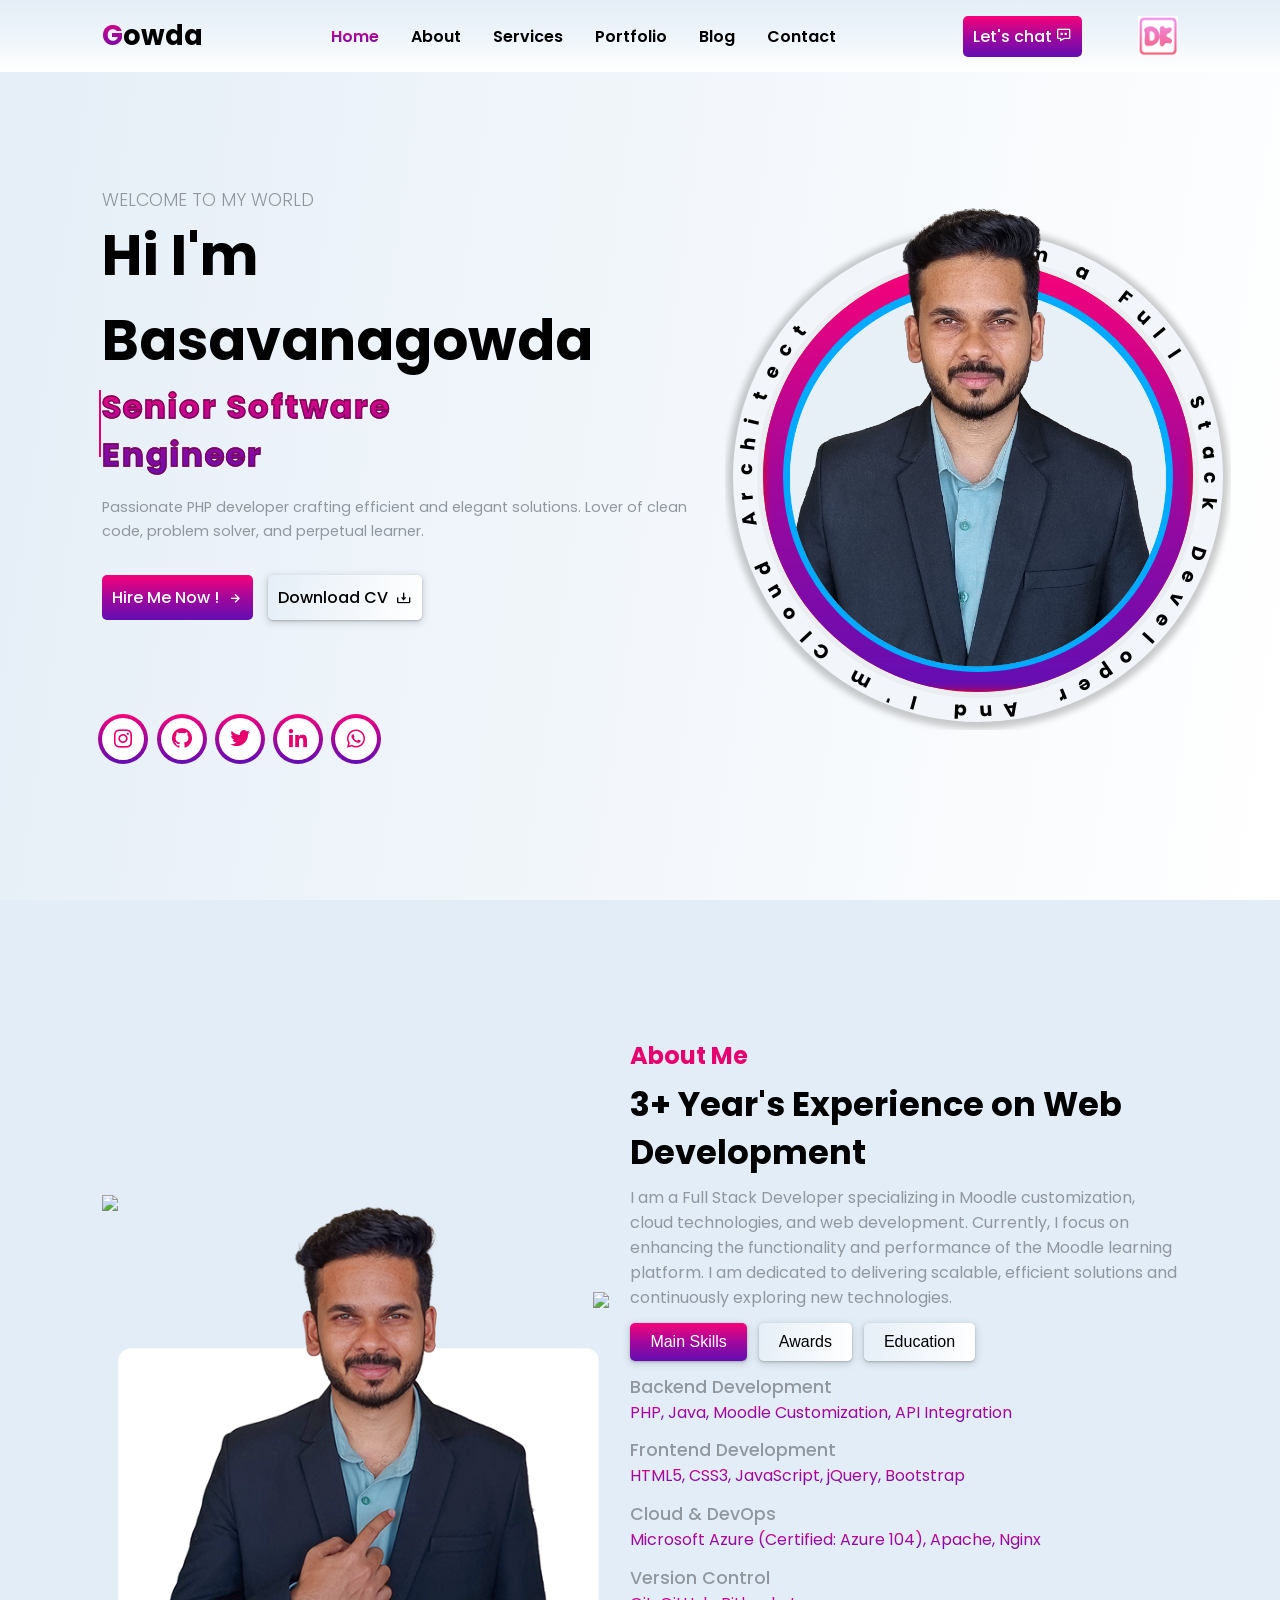
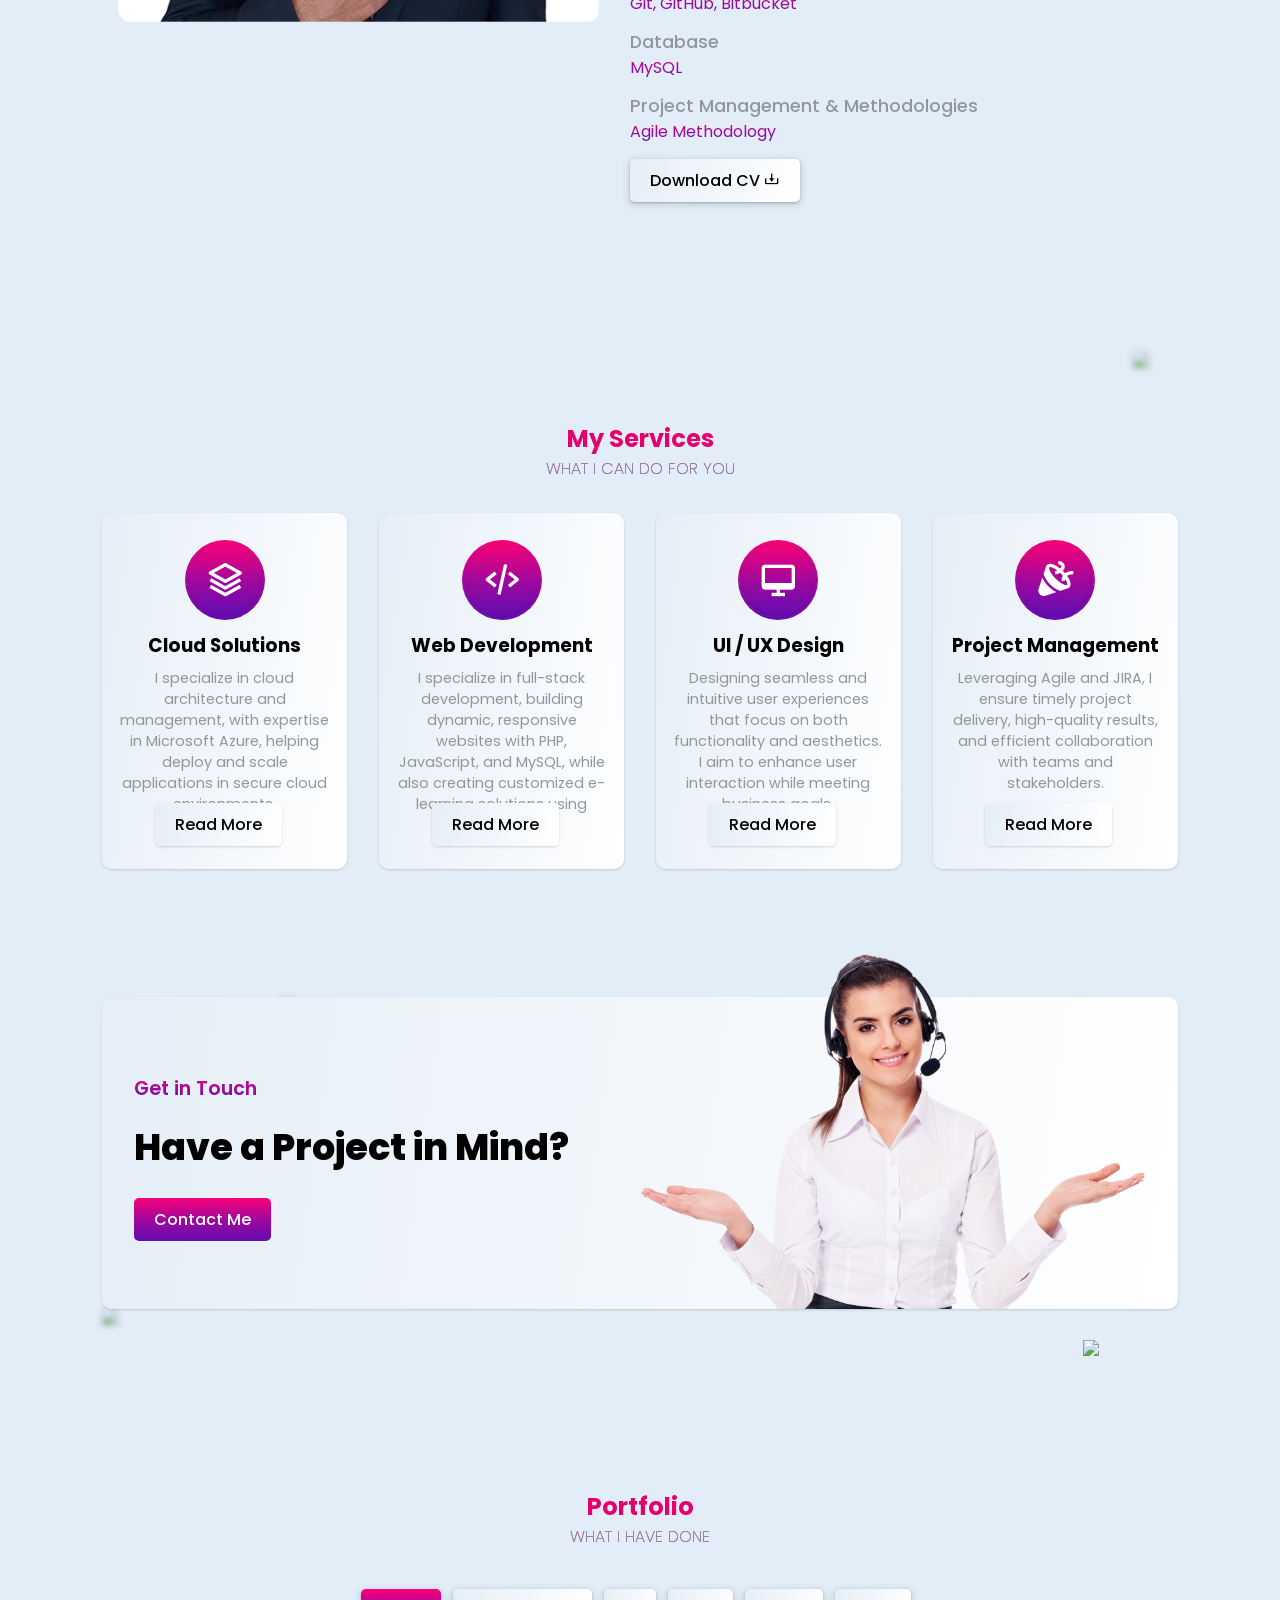
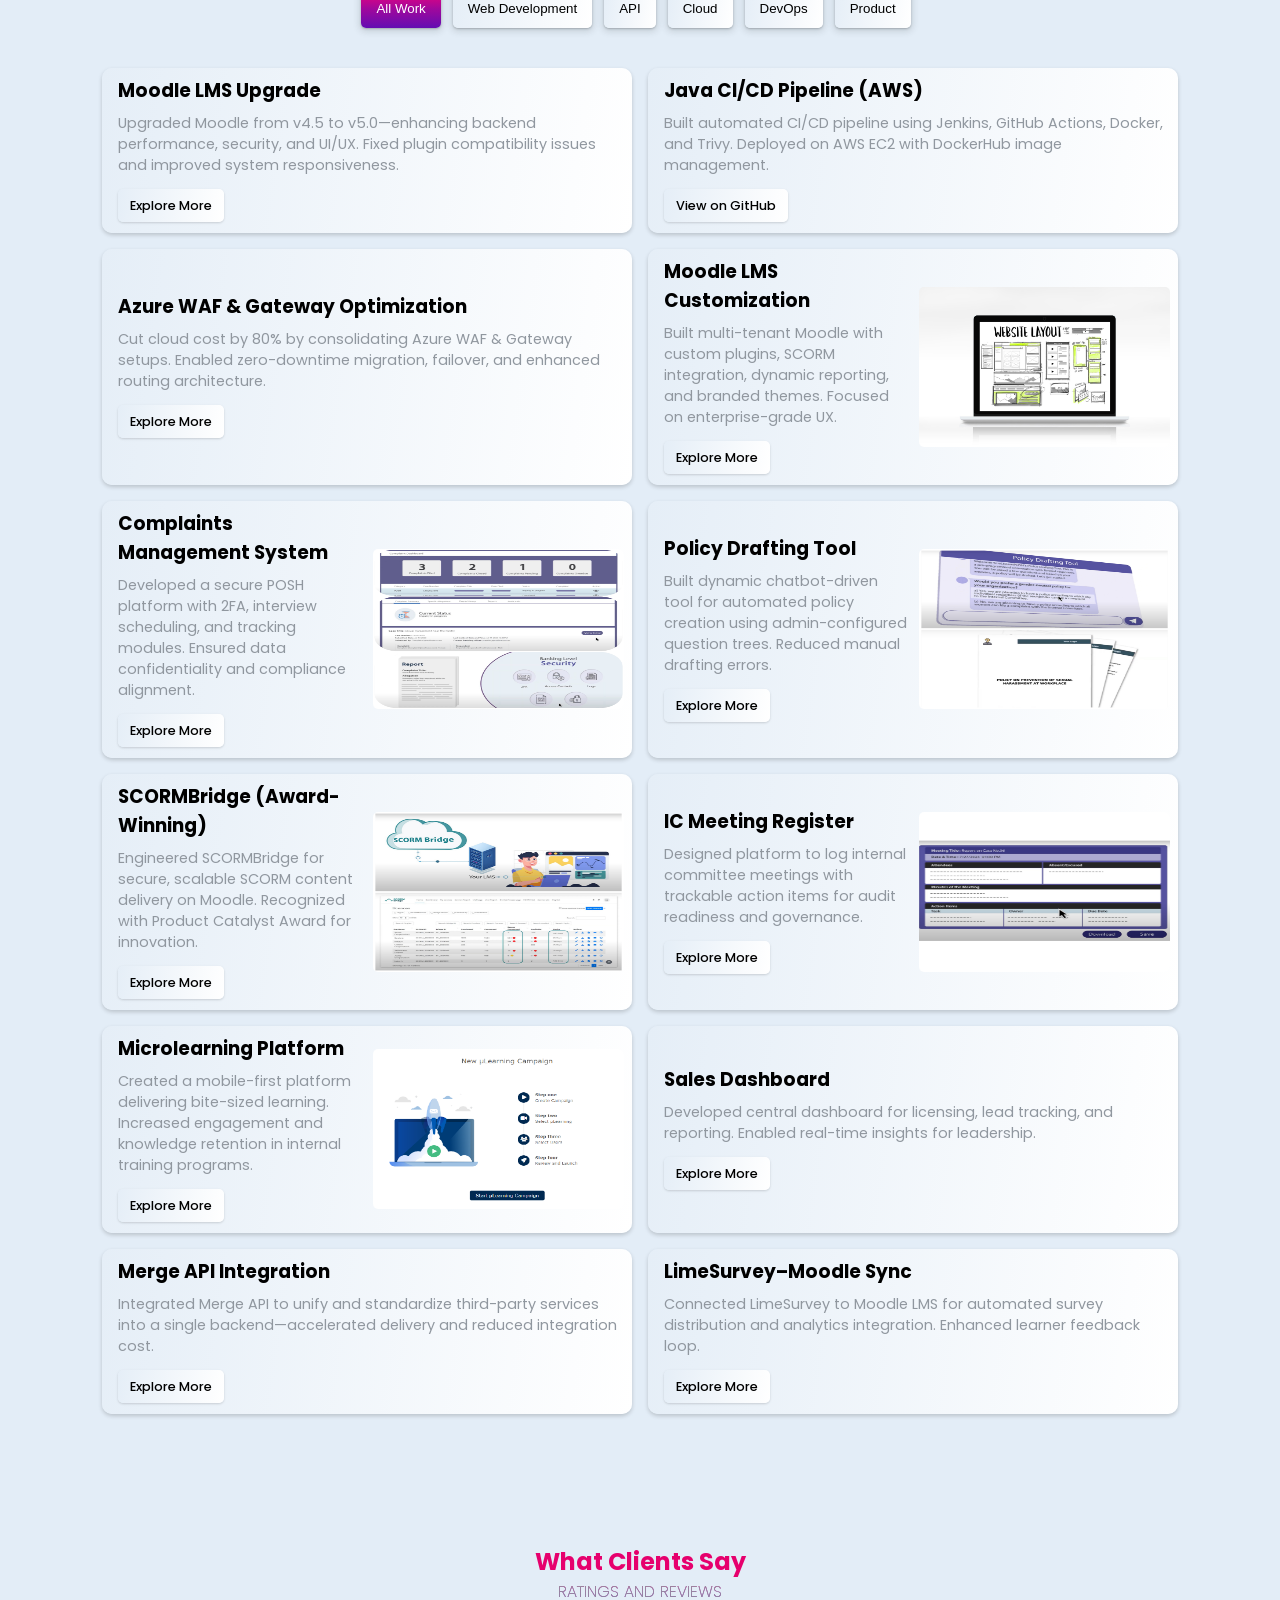
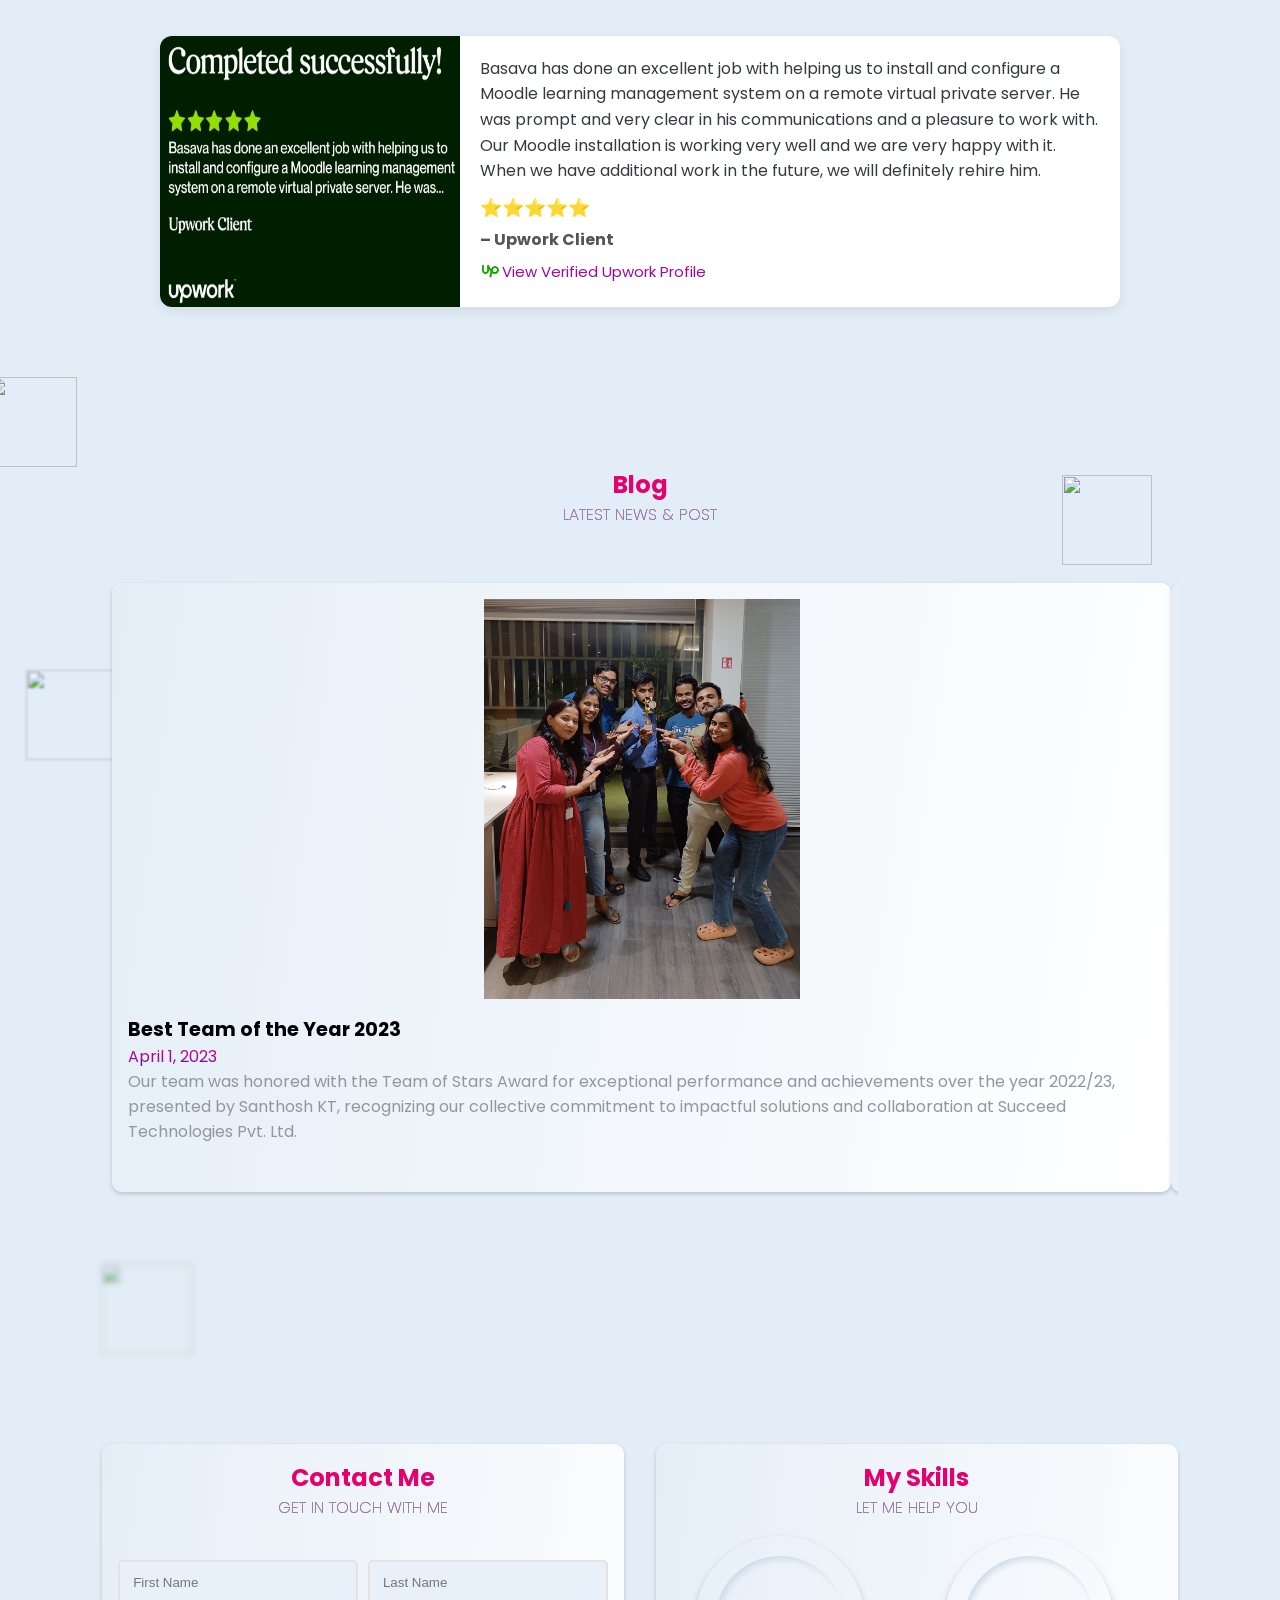
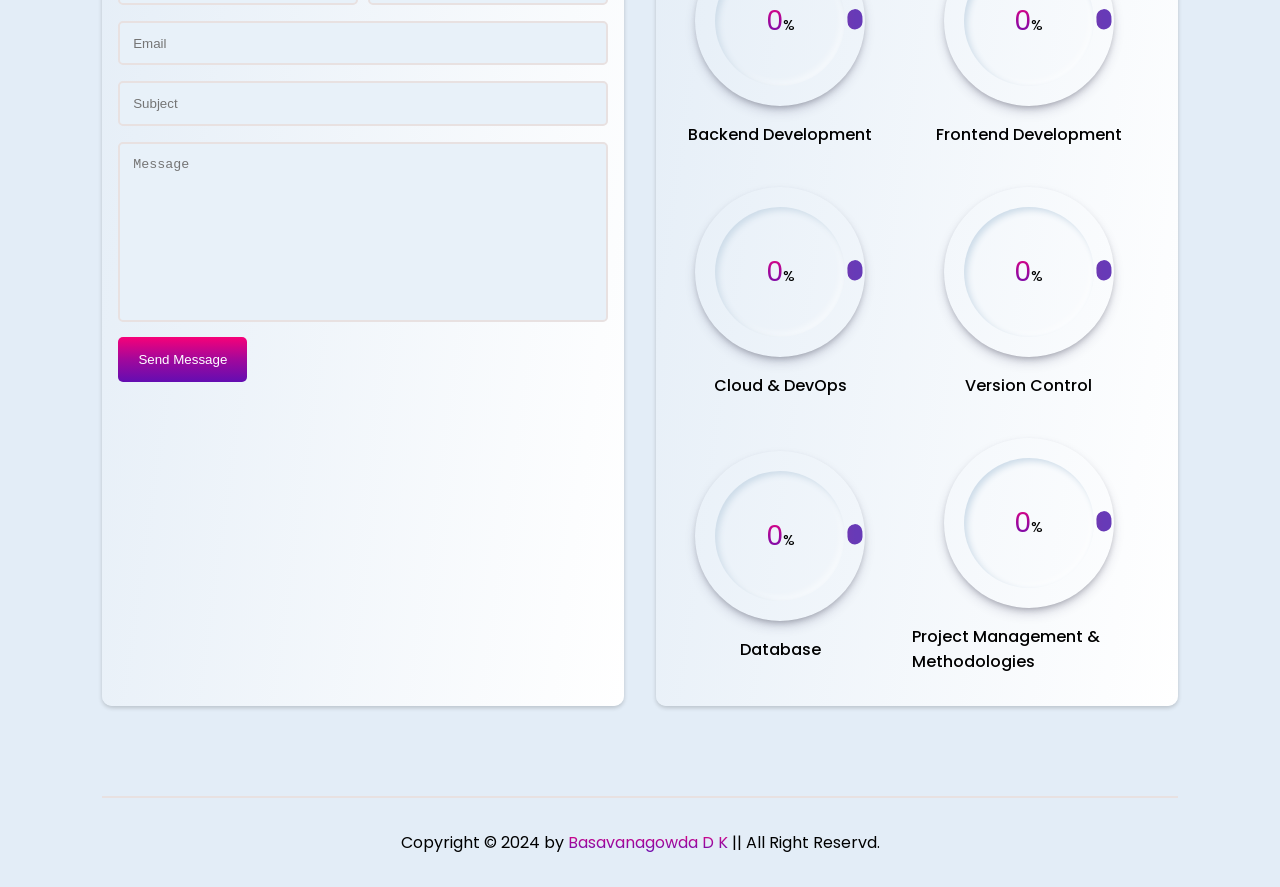
==== commit c92f39d6: "Update index.html" ====
--- a/index.html
+++ b/index.html
@@ -261,43 +261,34 @@
     
         <div class="portfolio-gallery">
     
-            <!-- Moodle Upgrade -->
             <div class="portfolio-box mix web">
                 <div class="portfolio-content">
-                    <h3>Moodle Upgrade & Performance Enhancement</h3>
-                    <p>Upgraded Moodle from v4.5 to v5.0, enhancing security, UI/UX, and backend speed. Resolved plugin compatibility, optimized performance, and improved overall learning experience.</p>
-                    <a href="#" class="readMore">Explore More</a>
-                </div>
-            </div>
-    
-            <!-- CI/CD Project -->
+                    <h3>Moodle LMS Upgrade</h3>
+                    <p>Upgraded Moodle from v4.5 to v5.0—enhancing backend performance, security, and UI/UX. Fixed plugin compatibility issues and improved system responsiveness.</p>
+                    <a href="#" class="readMore">Explore More</a>
+                </div>
+            </div>
+    
             <div class="portfolio-box mix cloud devops">
                 <div class="portfolio-content">
-                    <h3>End-to-End Java CI/CD Pipeline on AWS</h3>
-                    <p>Built a production-grade CI/CD pipeline using Jenkins, Docker, GitHub Actions, and AWS EC2. Automated build, scan, containerization, image push to DockerHub, and secure deployment using Trivy and infrastructure-as-code scripts. The pipeline includes Maven-based compilation, environment provisioning, and Docker tag/version control with full lifecycle automation.</p>
-                    <ul style="margin-top: 10px; padding-left: 20px; list-style: disc;">
-                        <li><strong>Tools:</strong> Jenkins, Maven, Docker, Trivy, GitHub, DockerHub, AWS EC2</li>
-                        <li><strong>Features:</strong> Auto-build & deploy, image security scan, EC2 provisioning via shell scripts</li>
-                        <li><strong>Result:</strong> Fully containerized, auto-deployed Java app on cloud with rollback-ready pipeline</li>
-                    </ul>
-                    <a href="https://github.com/BASAVANAGOWDADK/java-ci-cd-pipeline" class="readMore" target="_blank">View Project on GitHub</a>
-                </div>
-            </div>
-            
-            <!-- Azure WAF Optimization -->
+                    <h3>Java CI/CD Pipeline (AWS)</h3>
+                    <p>Built automated CI/CD pipeline using Jenkins, GitHub Actions, Docker, and Trivy. Deployed on AWS EC2 with DockerHub image management.</p>
+                    <a href="https://github.com/BASAVANAGOWDADK/java-ci-cd-pipeline" class="readMore" target="_blank">View on GitHub</a>
+                </div>
+            </div>
+    
             <div class="portfolio-box mix cloud devops">
                 <div class="portfolio-content">
-                    <h3>Azure WAF & Application Gateway Optimization</h3>
-                    <p>Consolidated multiple gateways into a single Azure setup, optimized routing and reduced cloud costs by 80%. Implemented secure failover, health checks, and domain migration with zero downtime.</p>
-                    <a href="#" class="readMore">Explore More</a>
-                </div>
-            </div>
-    
-            <!-- Moodle LMS Customization -->
+                    <h3>Azure WAF & Gateway Optimization</h3>
+                    <p>Cut cloud cost by 80% by consolidating Azure WAF & Gateway setups. Enabled zero-downtime migration, failover, and enhanced routing architecture.</p>
+                    <a href="#" class="readMore">Explore More</a>
+                </div>
+            </div>
+    
             <div class="portfolio-box mix web">
                 <div class="portfolio-content">
                     <h3>Moodle LMS Customization</h3>
-                    <p>Developed multi-tenant Moodle LMS with custom plugins, SCORM integration, user access control, and dynamic reporting. Enhanced branding with custom themes and headers.</p>
+                    <p>Built multi-tenant Moodle with custom plugins, SCORM integration, dynamic reporting, and branded themes. Focused on enterprise-grade UX.</p>
                     <a href="#" class="readMore">Explore More</a>
                 </div>
                 <div class="portfolio-img">
@@ -305,11 +296,10 @@
                 </div>
             </div>
     
-            <!-- Complaints Management System -->
             <div class="portfolio-box mix web">
                 <div class="portfolio-content">
                     <h3>Complaints Management System</h3>
-                    <p>Created a secure POSH complaint platform with 2FA, interview scheduling, and progress tracking. Built with enterprise-grade security standards.</p>
+                    <p>Developed a secure POSH platform with 2FA, interview scheduling, and tracking modules. Ensured data confidentiality and compliance alignment.</p>
                     <a href="#" class="readMore">Explore More</a>
                 </div>
                 <div class="portfolio-img">
@@ -317,11 +307,10 @@
                 </div>
             </div>
     
-            <!-- Policy Drafting Tool -->
             <div class="portfolio-box mix web">
                 <div class="portfolio-content">
                     <h3>Policy Drafting Tool</h3>
-                    <p>Implemented dynamic chatbot builder for client-specific policy generation using admin-defined question trees. Streamlined compliance documentation workflows.</p>
+                    <p>Built dynamic chatbot-driven tool for automated policy creation using admin-configured question trees. Reduced manual drafting errors.</p>
                     <a href="#" class="readMore">Explore More</a>
                 </div>
                 <div class="portfolio-img">
@@ -329,11 +318,10 @@
                 </div>
             </div>
     
-            <!-- SCORMBridge -->
             <div class="portfolio-box mix product">
                 <div class="portfolio-content">
-                    <h3>SCORMBridge</h3>
-                    <p>Created SCORMBridge—an award-winning SCORM delivery solution integrated with Moodle, ensuring secure and scalable learning content delivery.</p>
+                    <h3>SCORMBridge (Award-Winning)</h3>
+                    <p>Engineered SCORMBridge for secure, scalable SCORM content delivery on Moodle. Recognized with Product Catalyst Award for innovation.</p>
                     <a href="#" class="readMore">Explore More</a>
                 </div>
                 <div class="portfolio-img">
@@ -341,11 +329,10 @@
                 </div>
             </div>
     
-            <!-- IC Meeting Register -->
             <div class="portfolio-box mix web">
                 <div class="portfolio-content">
-                    <h3>IC Meeting Minutes Register</h3>
-                    <p>Developed a digital platform to log internal committee meetings and monitor action items for better traceability and compliance.</p>
+                    <h3>IC Meeting Register</h3>
+                    <p>Designed platform to log internal committee meetings with trackable action items for audit readiness and governance.</p>
                     <a href="#" class="readMore">Explore More</a>
                 </div>
                 <div class="portfolio-img">
@@ -353,11 +340,10 @@
                 </div>
             </div>
     
-            <!-- Microlearning -->
             <div class="portfolio-box mix web">
                 <div class="portfolio-content">
                     <h3>Microlearning Platform</h3>
-                    <p>Designed a mobile-first microlearning platform for on-demand, bite-sized content delivery to enhance learner engagement and retention.</p>
+                    <p>Created a mobile-first platform delivering bite-sized learning. Increased engagement and knowledge retention in internal training programs.</p>
                     <a href="#" class="readMore">Explore More</a>
                 </div>
                 <div class="portfolio-img">
@@ -365,29 +351,26 @@
                 </div>
             </div>
     
-            <!-- Sales Dashboard -->
             <div class="portfolio-box mix web">
                 <div class="portfolio-content">
                     <h3>Sales Dashboard</h3>
-                    <p>Built a centralized dashboard for managing leads, licensing, and reporting. Empowered stakeholders with real-time insights and intuitive data visualizations.</p>
-                    <a href="#" class="readMore">Explore More</a>
-                </div>
-            </div>
-    
-            <!-- Merge API -->
+                    <p>Developed central dashboard for licensing, lead tracking, and reporting. Enabled real-time insights for leadership.</p>
+                    <a href="#" class="readMore">Explore More</a>
+                </div>
+            </div>
+    
             <div class="portfolio-box mix api">
                 <div class="portfolio-content">
                     <h3>Merge API Integration</h3>
-                    <p>Integrated Merge API to simplify and standardize hundreds of third-party integrations into one unified platform, accelerating development.</p>
-                    <a href="#" class="readMore">Explore More</a>
-                </div>
-            </div>
-    
-            <!-- LimeSurvey Integration -->
+                    <p>Integrated Merge API to unify and standardize third-party services into a single backend—accelerated delivery and reduced integration cost.</p>
+                    <a href="#" class="readMore">Explore More</a>
+                </div>
+            </div>
+    
             <div class="portfolio-box mix api">
                 <div class="portfolio-content">
-                    <h3>LimeSurvey–Moodle Integration</h3>
-                    <p>Integrated LimeSurvey within Moodle LMS for real-time feedback collection and streamlined reporting.</p>
+                    <h3>LimeSurvey–Moodle Sync</h3>
+                    <p>Connected LimeSurvey to Moodle LMS for automated survey distribution and analytics integration. Enhanced learner feedback loop.</p>
                     <a href="#" class="readMore">Explore More</a>
                 </div>
             </div>
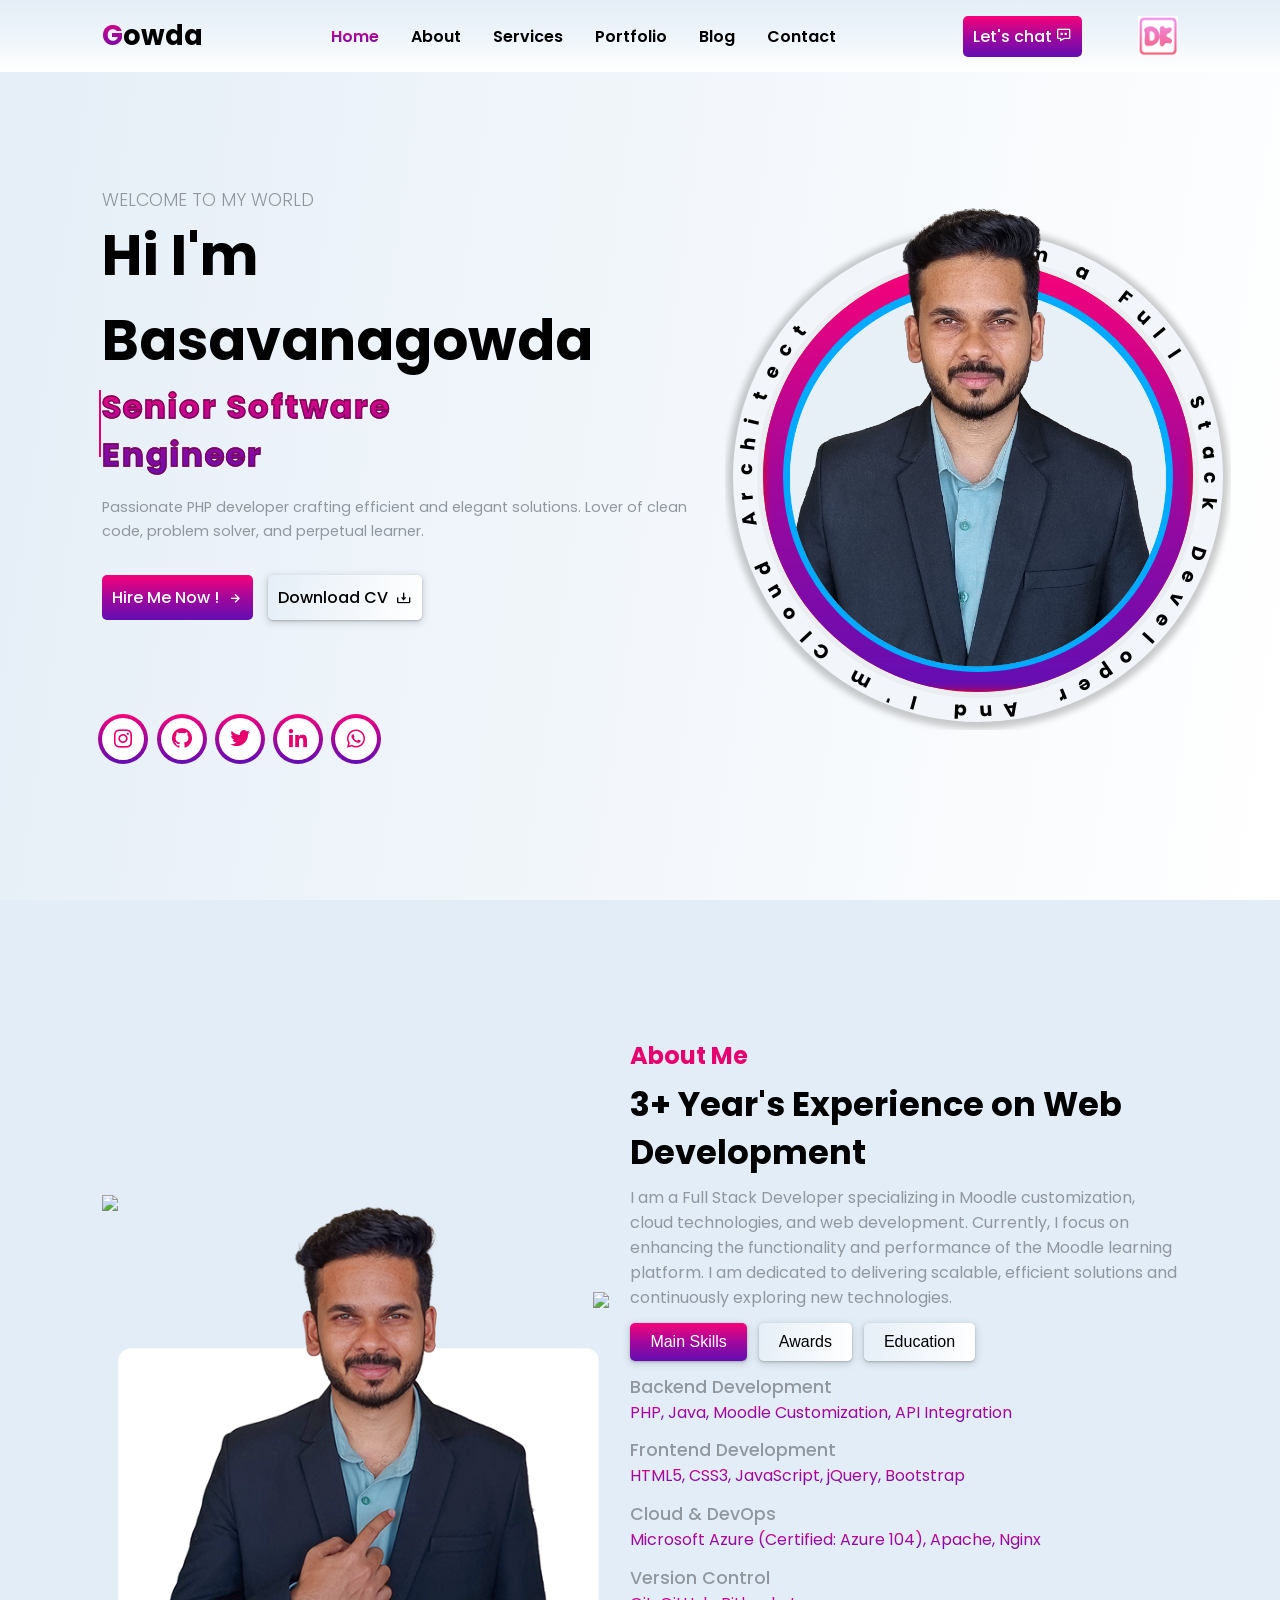
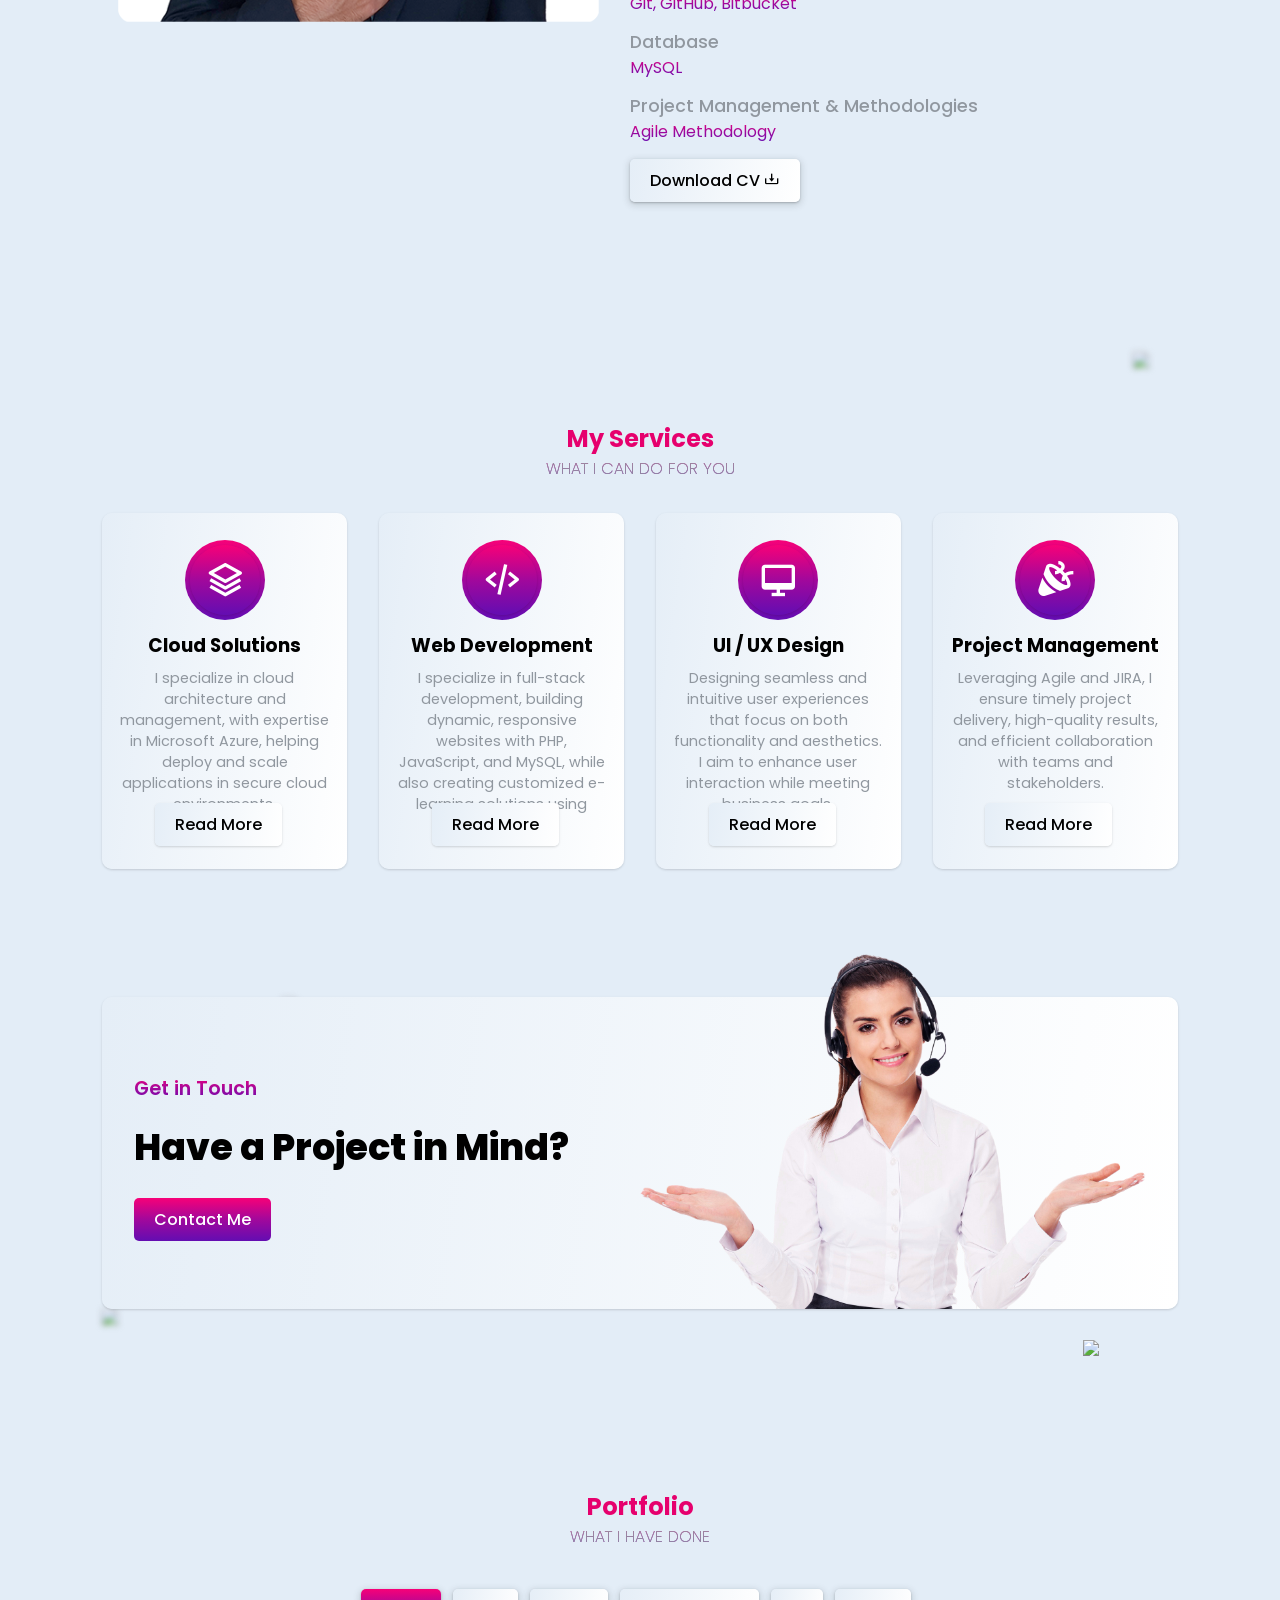
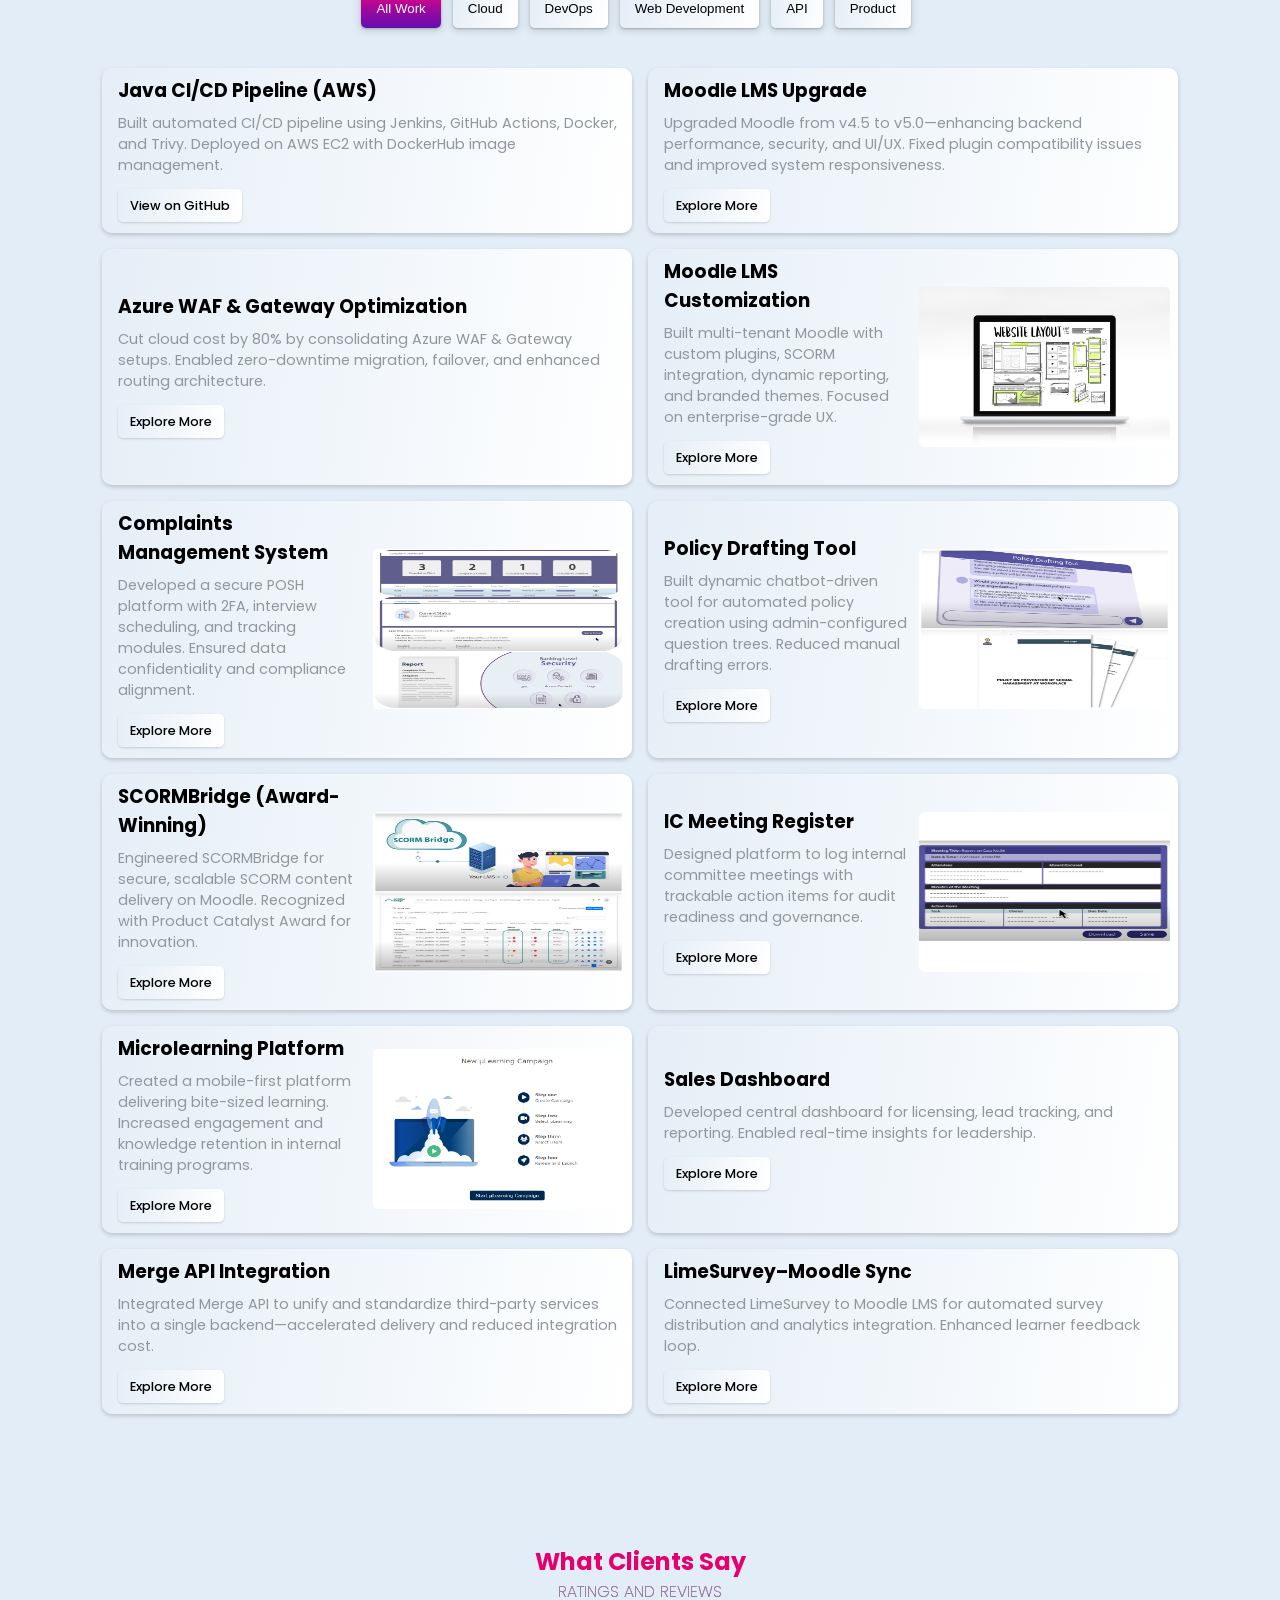
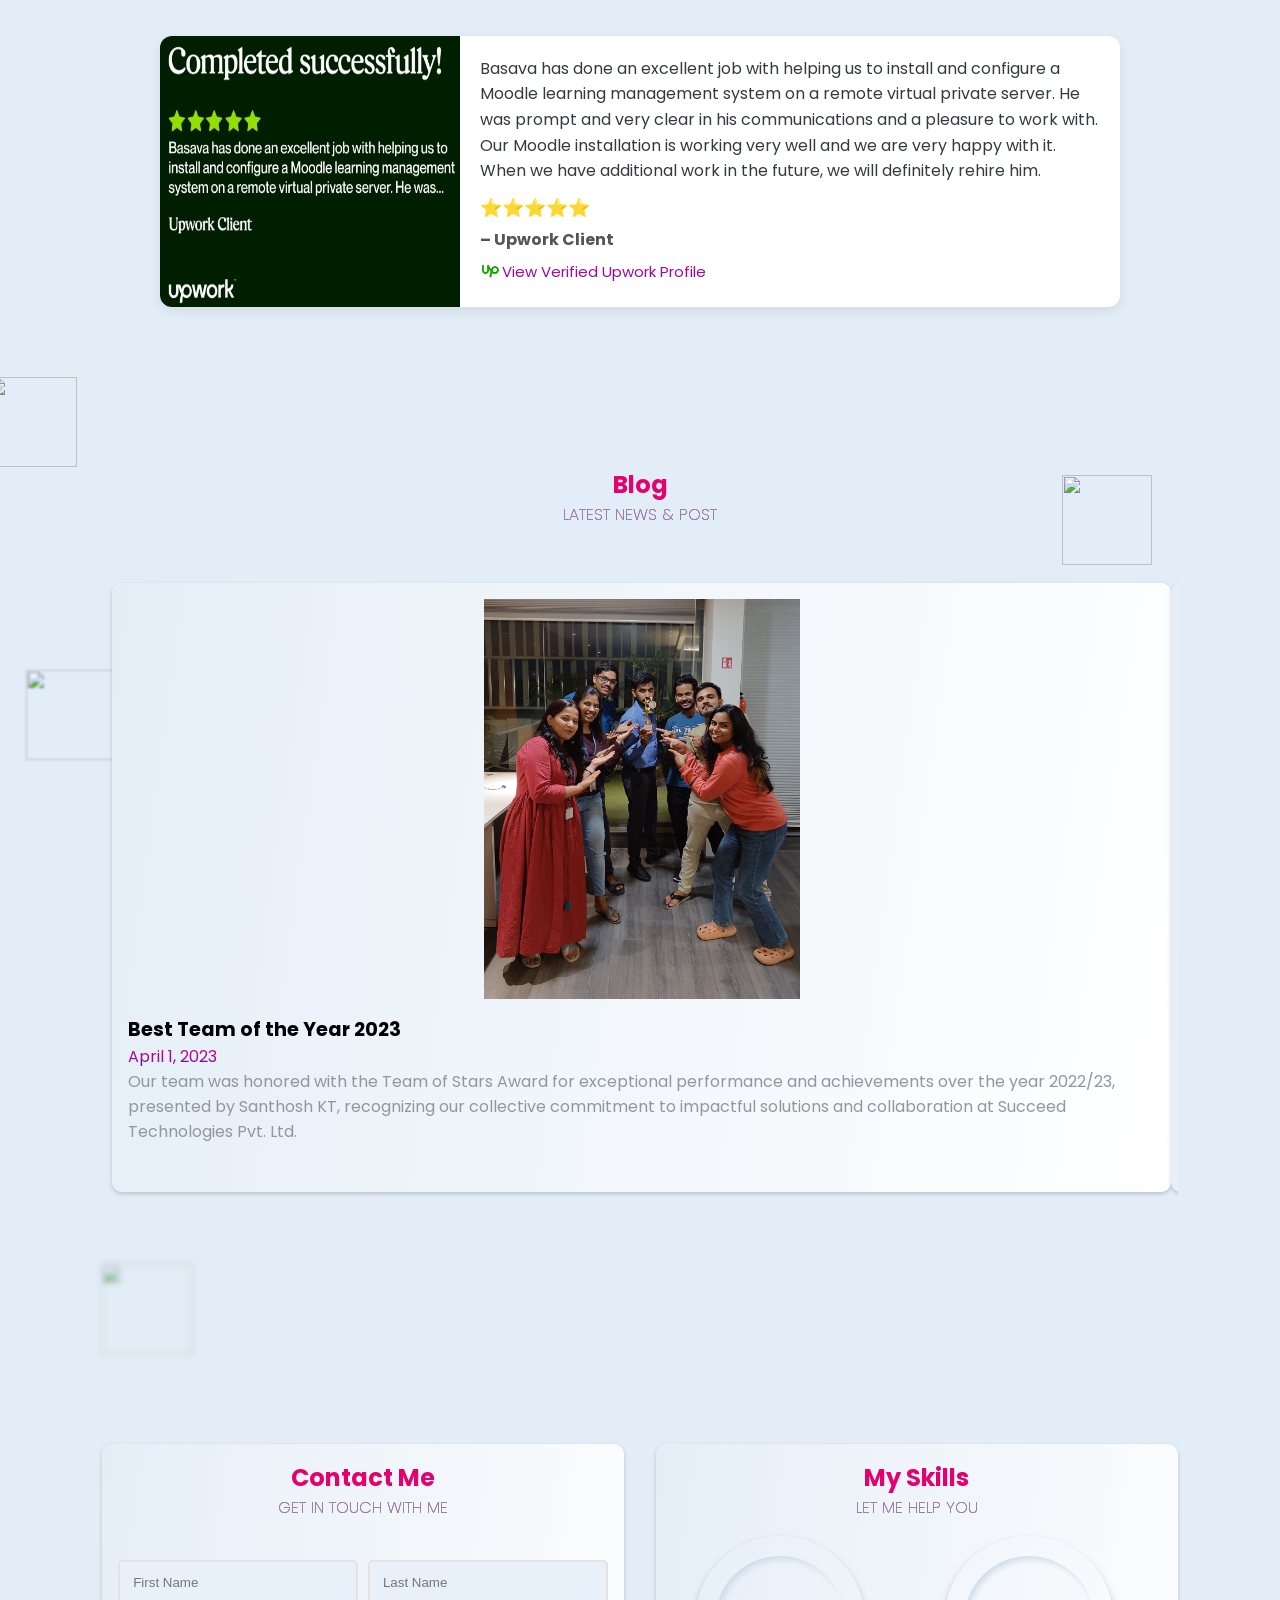
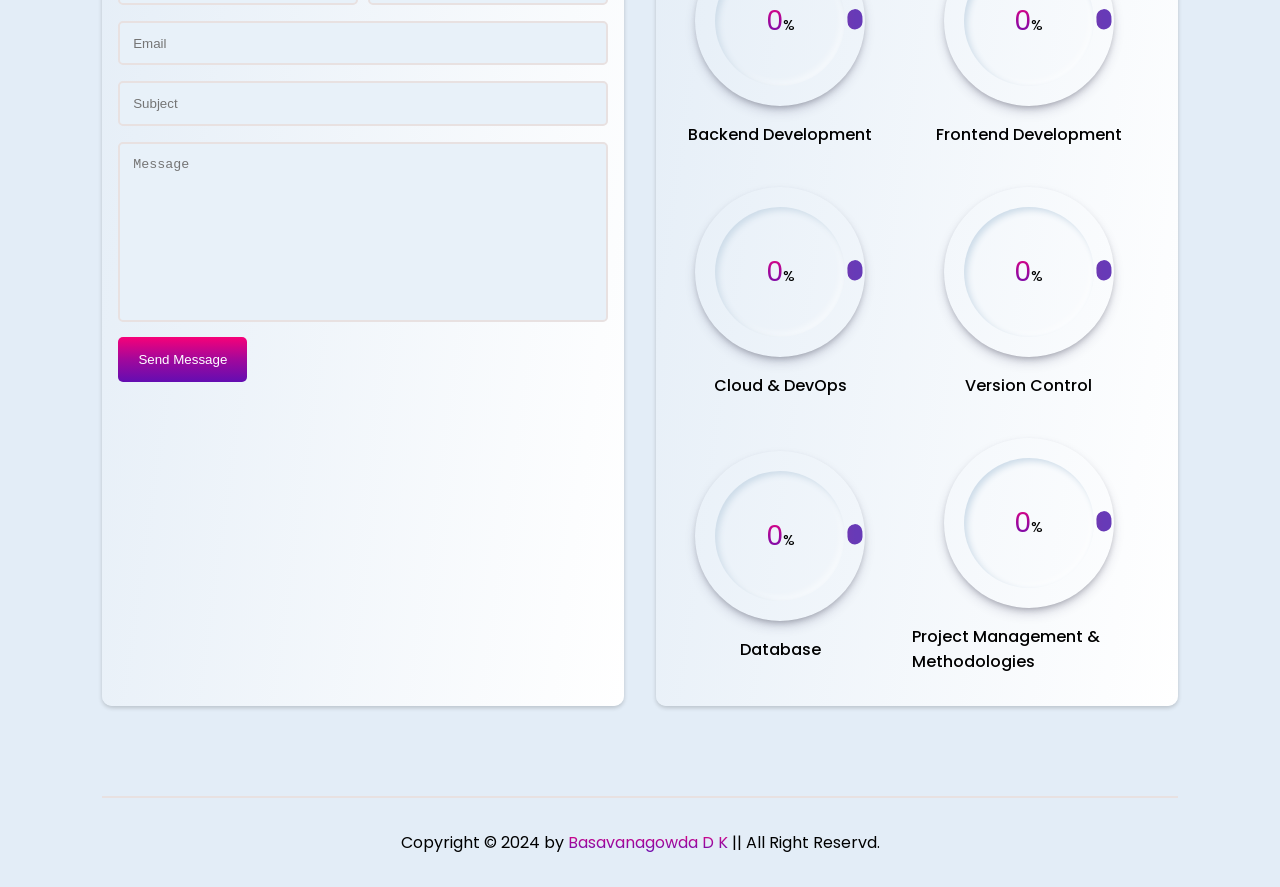
==== commit 8164af2d: "Update index.html" ====
--- a/index.html
+++ b/index.html
@@ -252,28 +252,28 @@
         </div>
         <div class="fillter-buttons">
             <button class="button mixitup-control-active" data-filter="all">All Work</button>
+            <button class="button" data-filter=".cloud">Cloud</button>
+            <button class="button" data-filter=".devops">DevOps</button>
             <button class="button" data-filter=".web">Web Development</button>
             <button class="button" data-filter=".api">API</button>
-            <button class="button" data-filter=".cloud">Cloud</button>
-            <button class="button" data-filter=".devops">DevOps</button>
             <button class="button" data-filter=".product">Product</button>
         </div>
     
         <div class="portfolio-gallery">
-    
-            <div class="portfolio-box mix web">
-                <div class="portfolio-content">
-                    <h3>Moodle LMS Upgrade</h3>
-                    <p>Upgraded Moodle from v4.5 to v5.0—enhancing backend performance, security, and UI/UX. Fixed plugin compatibility issues and improved system responsiveness.</p>
-                    <a href="#" class="readMore">Explore More</a>
-                </div>
-            </div>
-    
+
             <div class="portfolio-box mix cloud devops">
                 <div class="portfolio-content">
                     <h3>Java CI/CD Pipeline (AWS)</h3>
                     <p>Built automated CI/CD pipeline using Jenkins, GitHub Actions, Docker, and Trivy. Deployed on AWS EC2 with DockerHub image management.</p>
                     <a href="https://github.com/BASAVANAGOWDADK/java-ci-cd-pipeline" class="readMore" target="_blank">View on GitHub</a>
+                </div>
+            </div>
+    
+            <div class="portfolio-box mix web">
+                <div class="portfolio-content">
+                    <h3>Moodle LMS Upgrade</h3>
+                    <p>Upgraded Moodle from v4.5 to v5.0—enhancing backend performance, security, and UI/UX. Fixed plugin compatibility issues and improved system responsiveness.</p>
+                    <a href="#" class="readMore">Explore More</a>
                 </div>
             </div>
     
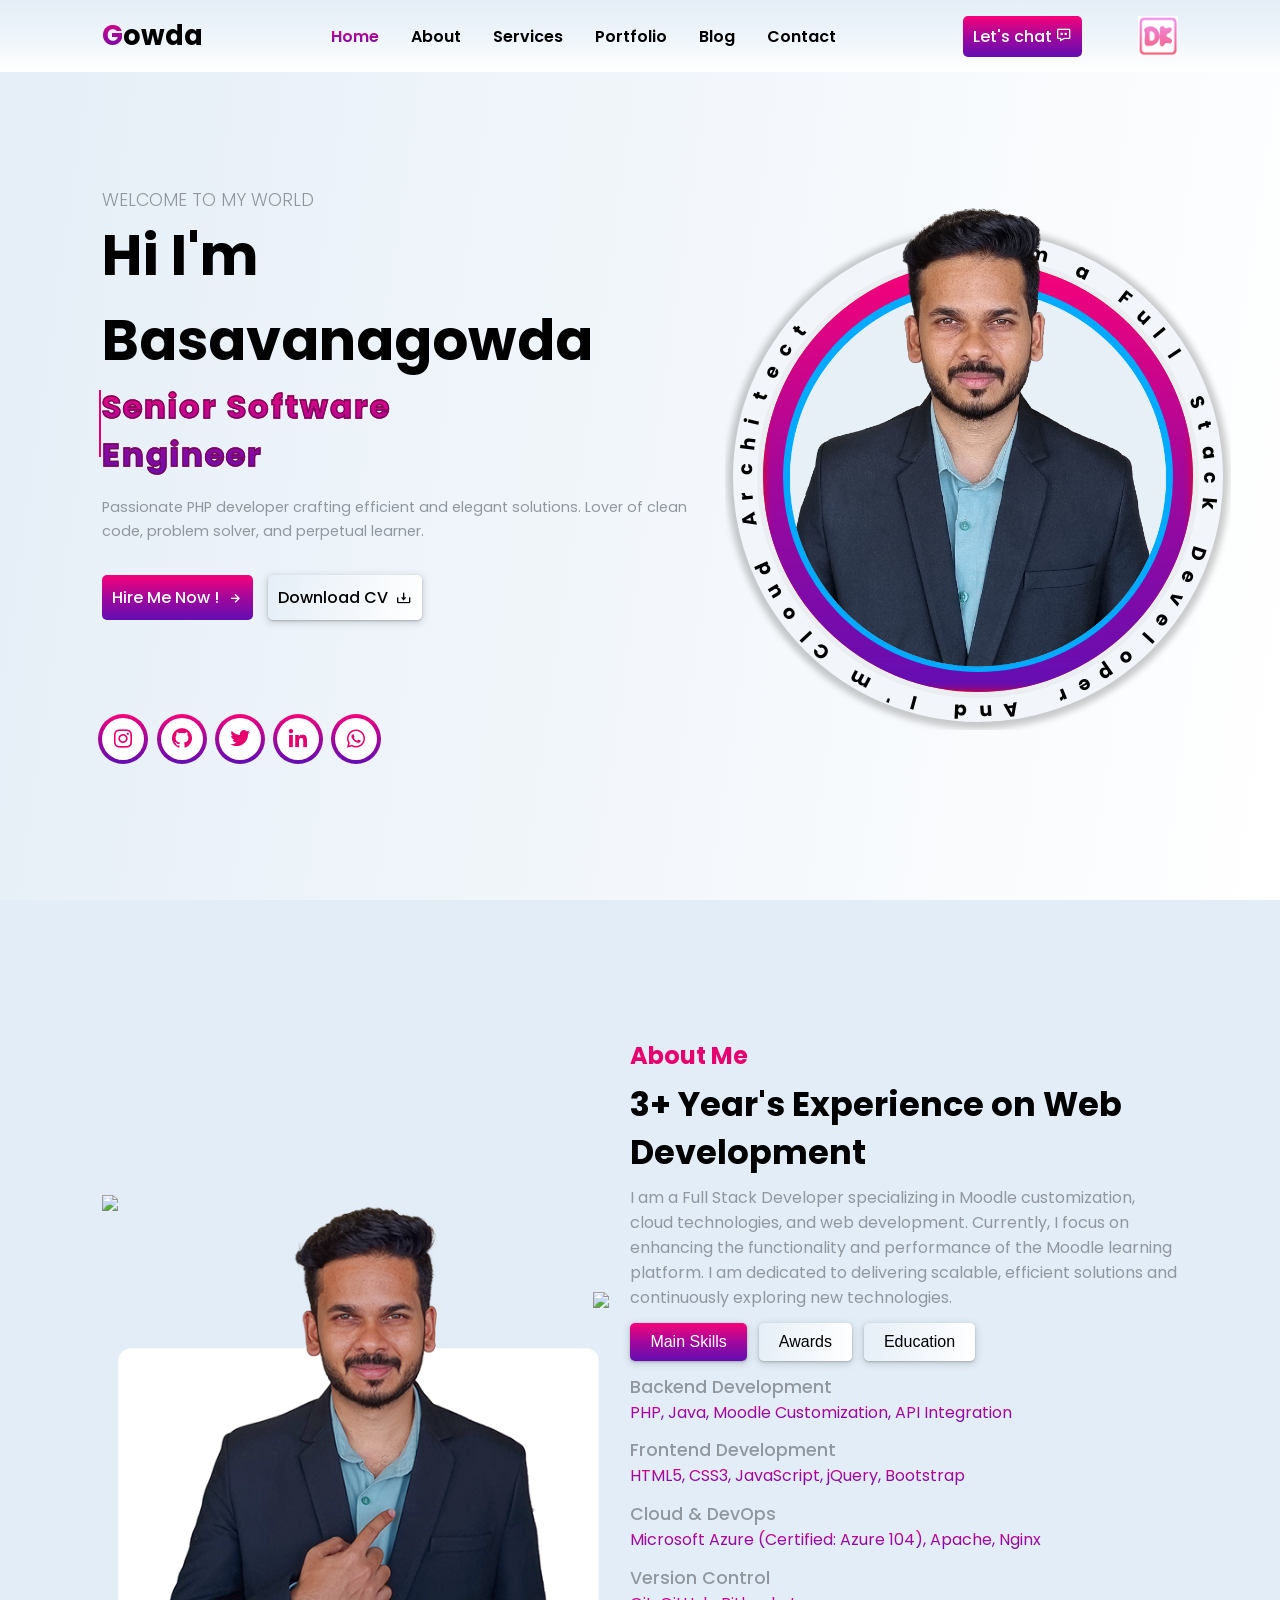
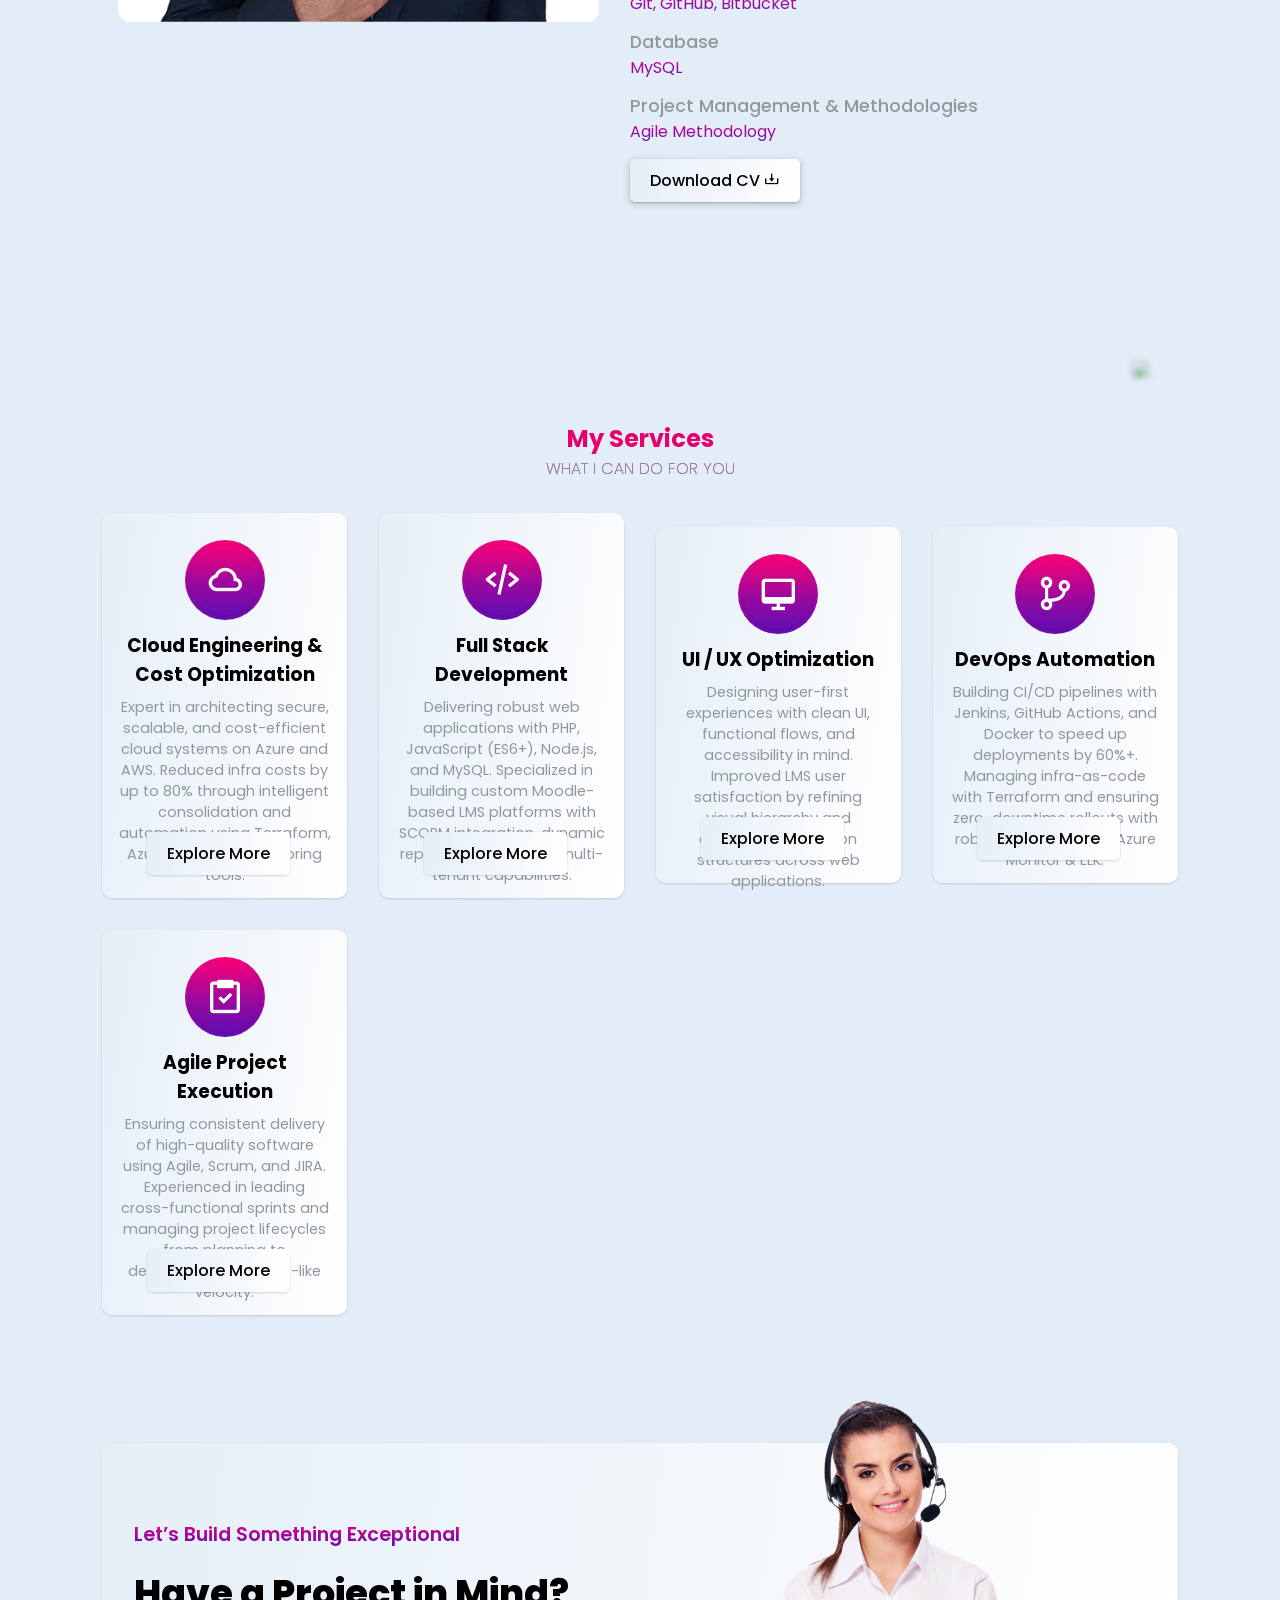
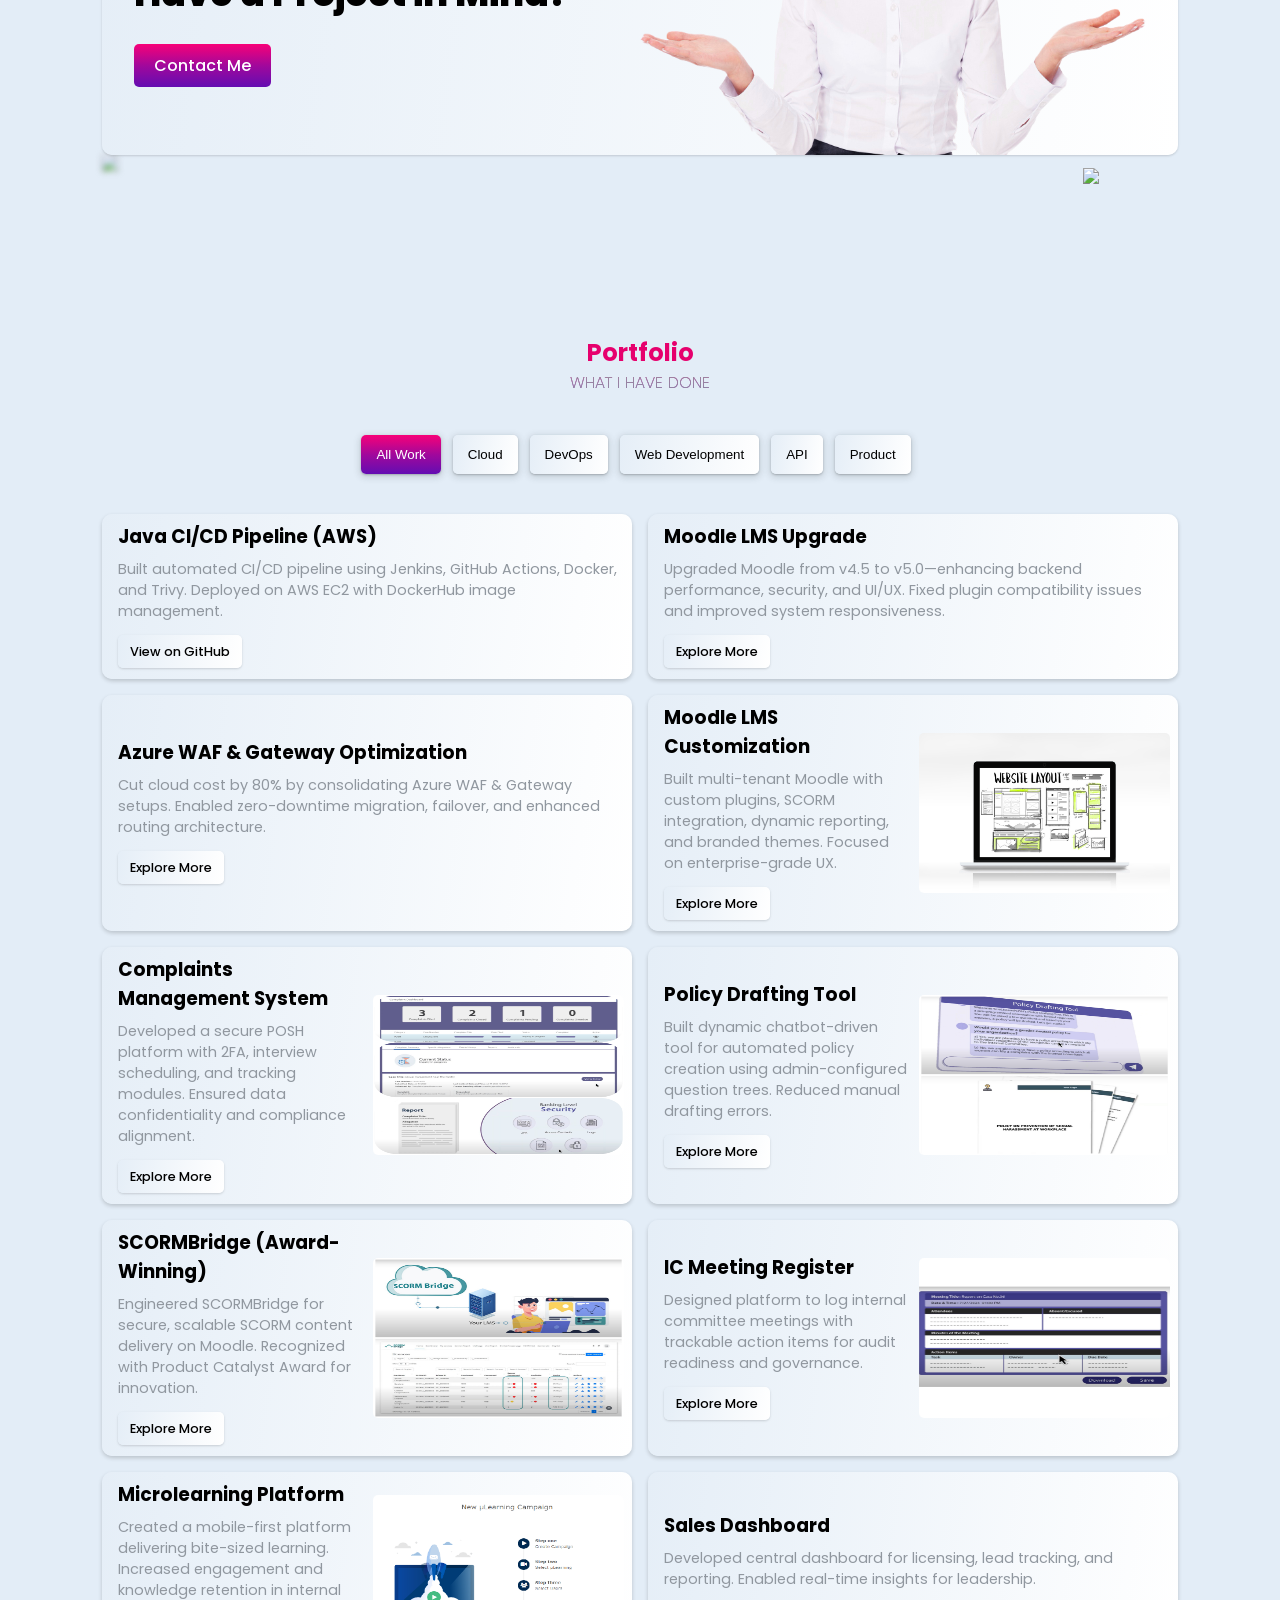
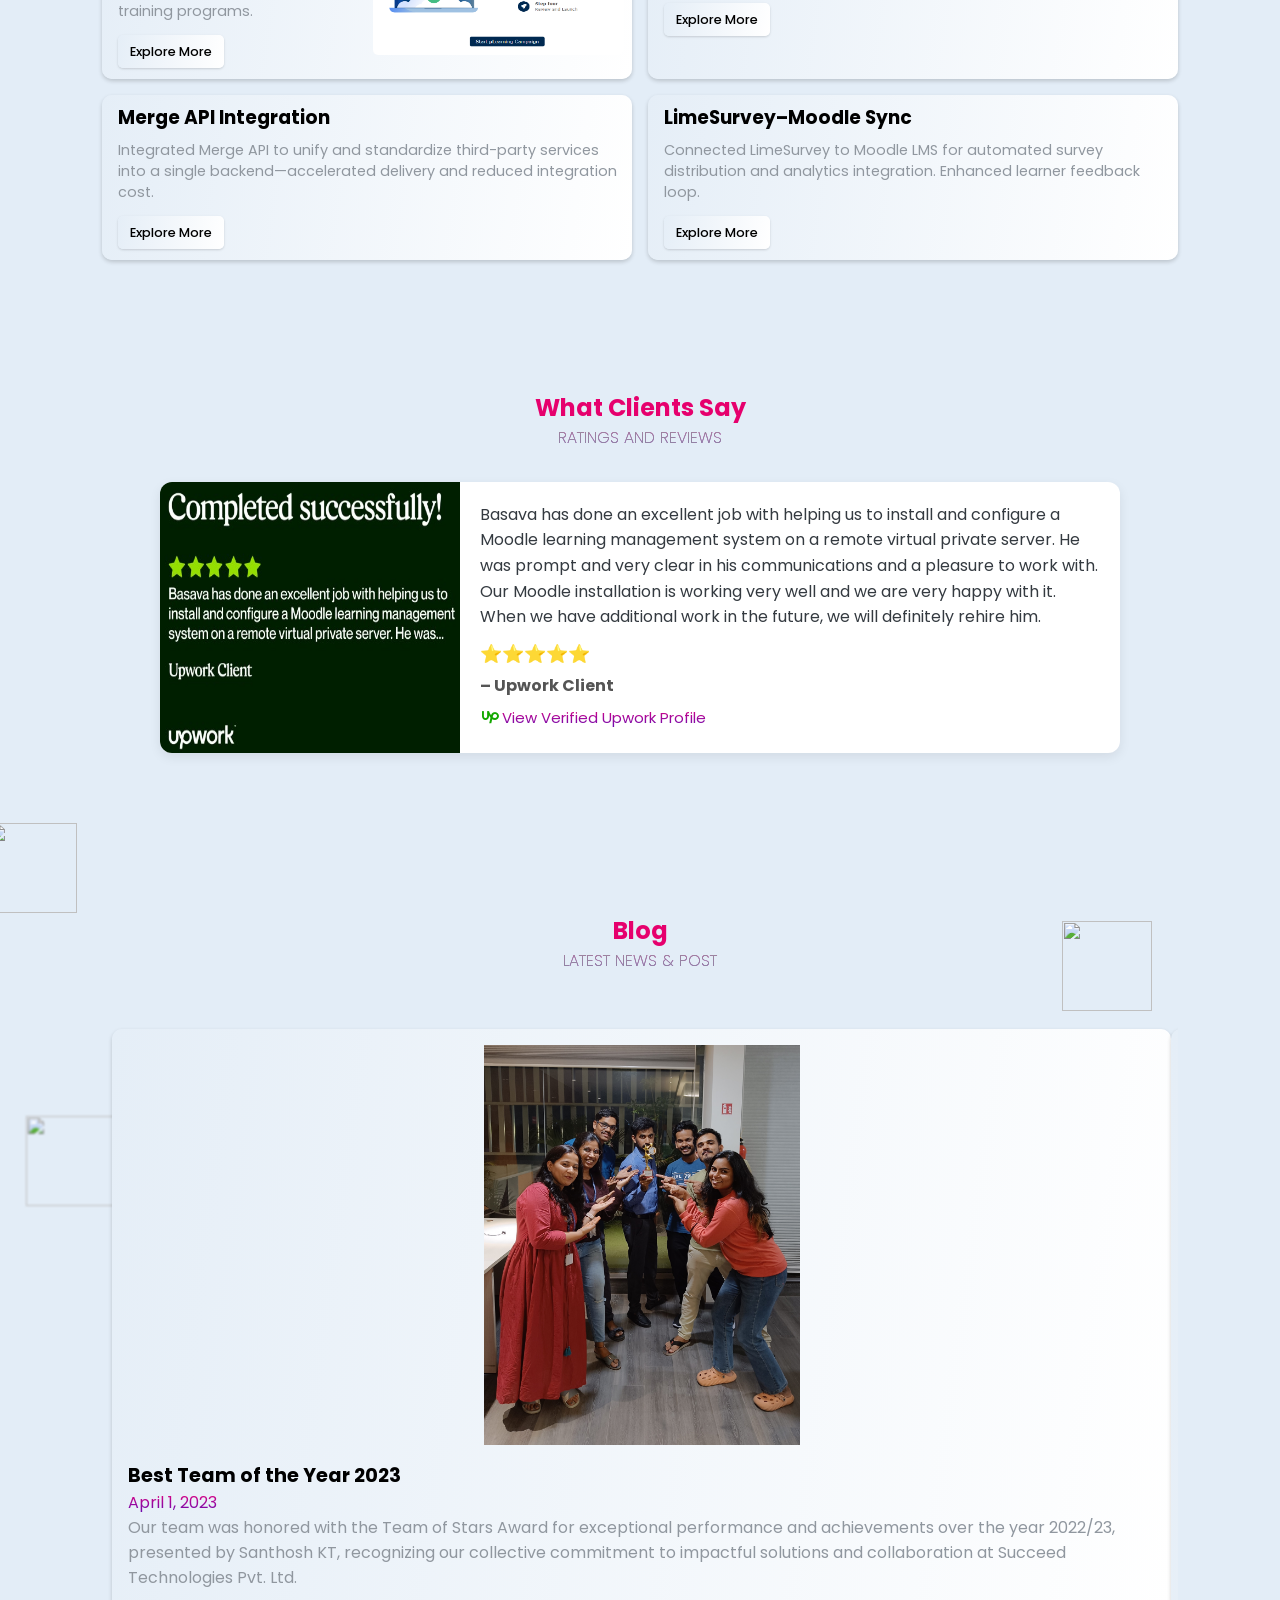
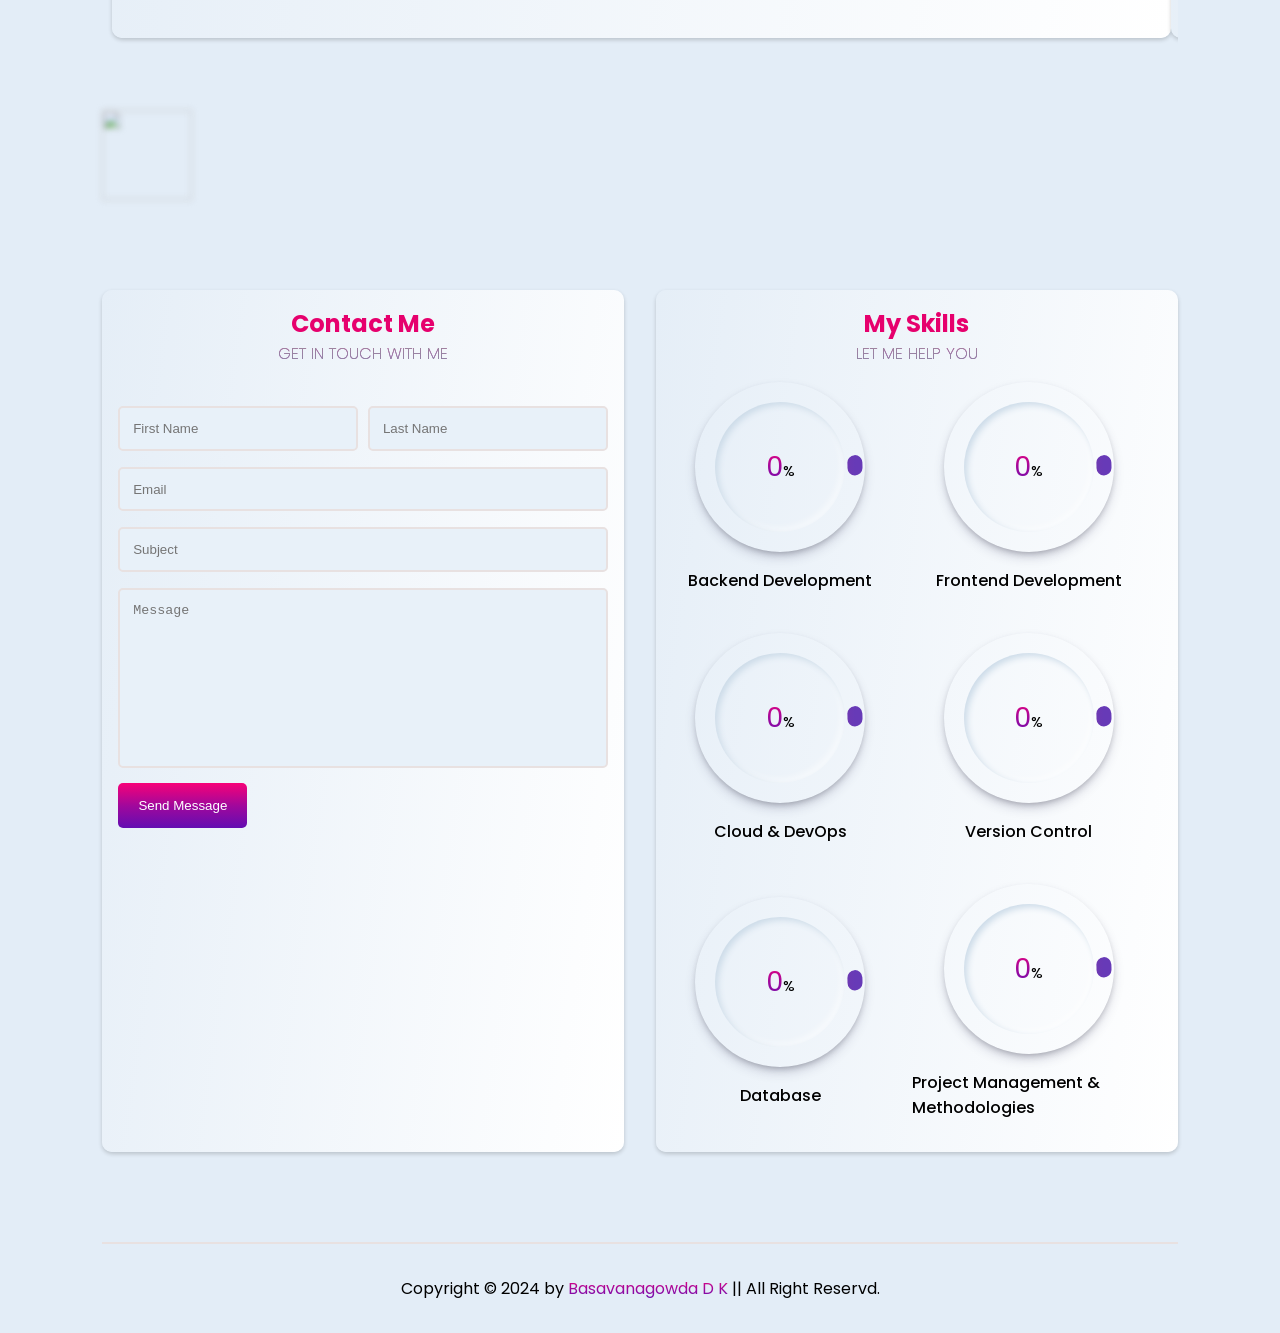
==== commit 4f3b061e: "Update index.html" ====
--- a/index.html
+++ b/index.html
@@ -188,54 +188,64 @@
         <div class="allServices">
             <div class="servicesItem">
                 <div class="icon-services">
-                    <i class='bx bx-layer'></i>
-                    <span></span>
-                </div>
-                <h3>Cloud Solutions</h3>
-                <p>I specialize in cloud architecture and management, with expertise in Microsoft Azure, helping deploy and scale applications in secure cloud environments.</p>
-                <a href="#" class="readMore">Read More</a>
-            </div>
-
+                    <i class='bx bx-cloud'></i>
+                    <span></span>
+                </div>
+                <h3>Cloud Engineering & Cost Optimization</h3>
+                <p>Expert in architecting secure, scalable, and cost-efficient cloud systems on Azure and AWS. Reduced infra costs by up to 80% through intelligent consolidation and automation using Terraform, Azure WAF, and monitoring tools.</p>
+                <a href="#" class="readMore">Explore More</a>
+            </div>
+    
             <div class="servicesItem">
                 <div class="icon-services">
                     <i class='bx bx-code-alt'></i>
                     <span></span>
                 </div>
-                <h3>Web Development</h3>
-                <p>I specialize in full-stack development, building dynamic, responsive websites with PHP, JavaScript, and MySQL, while also creating customized e-learning solutions using Moodle.</p>
-                <a href="#" class="readMore">Read More</a>
-            </div>
-
+                <h3>Full Stack Development</h3>
+                <p>Delivering robust web applications with PHP, JavaScript (ES6+), Node.js, and MySQL. Specialized in building custom Moodle-based LMS platforms with SCORM integration, dynamic reports, and scalable multi-tenant capabilities.</p>
+                <a href="#" class="readMore">Explore More</a>
+            </div>
+    
             <div class="servicesItem">
                 <div class="icon-services">
                     <i class='bx bx-desktop'></i>
                     <span></span>
                 </div>
-                <h3>UI / UX Design</h3>
-                <p>Designing seamless and intuitive user experiences that focus on both functionality and aesthetics. I aim to enhance user interaction while meeting business goals.</p>
-                <a href="#" class="readMore">Read More</a>
-            </div>
-
+                <h3>UI / UX Optimization</h3>
+                <p>Designing user-first experiences with clean UI, functional flows, and accessibility in mind. Improved LMS user satisfaction by refining visual hierarchy and optimizing navigation structures across web applications.</p>
+                <a href="#" class="readMore">Explore More</a>
+            </div>
+    
             <div class="servicesItem">
                 <div class="icon-services">
-                    <i class='bx bxs-party'></i>
-                    <span></span>
-                </div>
-                <h3>Project Management</h3>
-                <p>Leveraging Agile and JIRA, I ensure timely project delivery, high-quality results, and efficient collaboration with teams and stakeholders.</p>
-                <a href="#" class="readMore">Read More</a>
-            </div>
-        </div>
-
+                    <i class='bx bx-git-branch'></i>
+                    <span></span>
+                </div>
+                <h3>DevOps Automation</h3>
+                <p>Building CI/CD pipelines with Jenkins, GitHub Actions, and Docker to speed up deployments by 60%+. Managing infra-as-code with Terraform and ensuring zero-downtime rollouts with robust monitoring via Azure Monitor & ELK.</p>
+                <a href="#" class="readMore">Explore More</a>
+            </div>
+    
+            <div class="servicesItem">
+                <div class="icon-services">
+                    <i class='bx bx-task'></i>
+                    <span></span>
+                </div>
+                <h3>Agile Project Execution</h3>
+                <p>Ensuring consistent delivery of high-quality software using Agile, Scrum, and JIRA. Experienced in leading cross-functional sprints and managing project lifecycles from planning to deployment in startup-like velocity.</p>
+                <a href="#" class="readMore">Explore More</a>
+            </div>
+        </div>
+    
         <div class="proposal">
             <div class="text-box">
-                <span>Get in Touch</span>
+                <span>Let’s Build Something Exceptional</span>
                 <h3>Have a Project in Mind?</h3>
                 <a href="#contact" class="btn">Contact Me</a>
             </div>
             <img src="img/support.png" class="first">
         </div>
-
+    
         <div class="showcase">
             <img src="shapes/ring.png" class="ring">
             <img src="shapes/circle.png" class="circle">
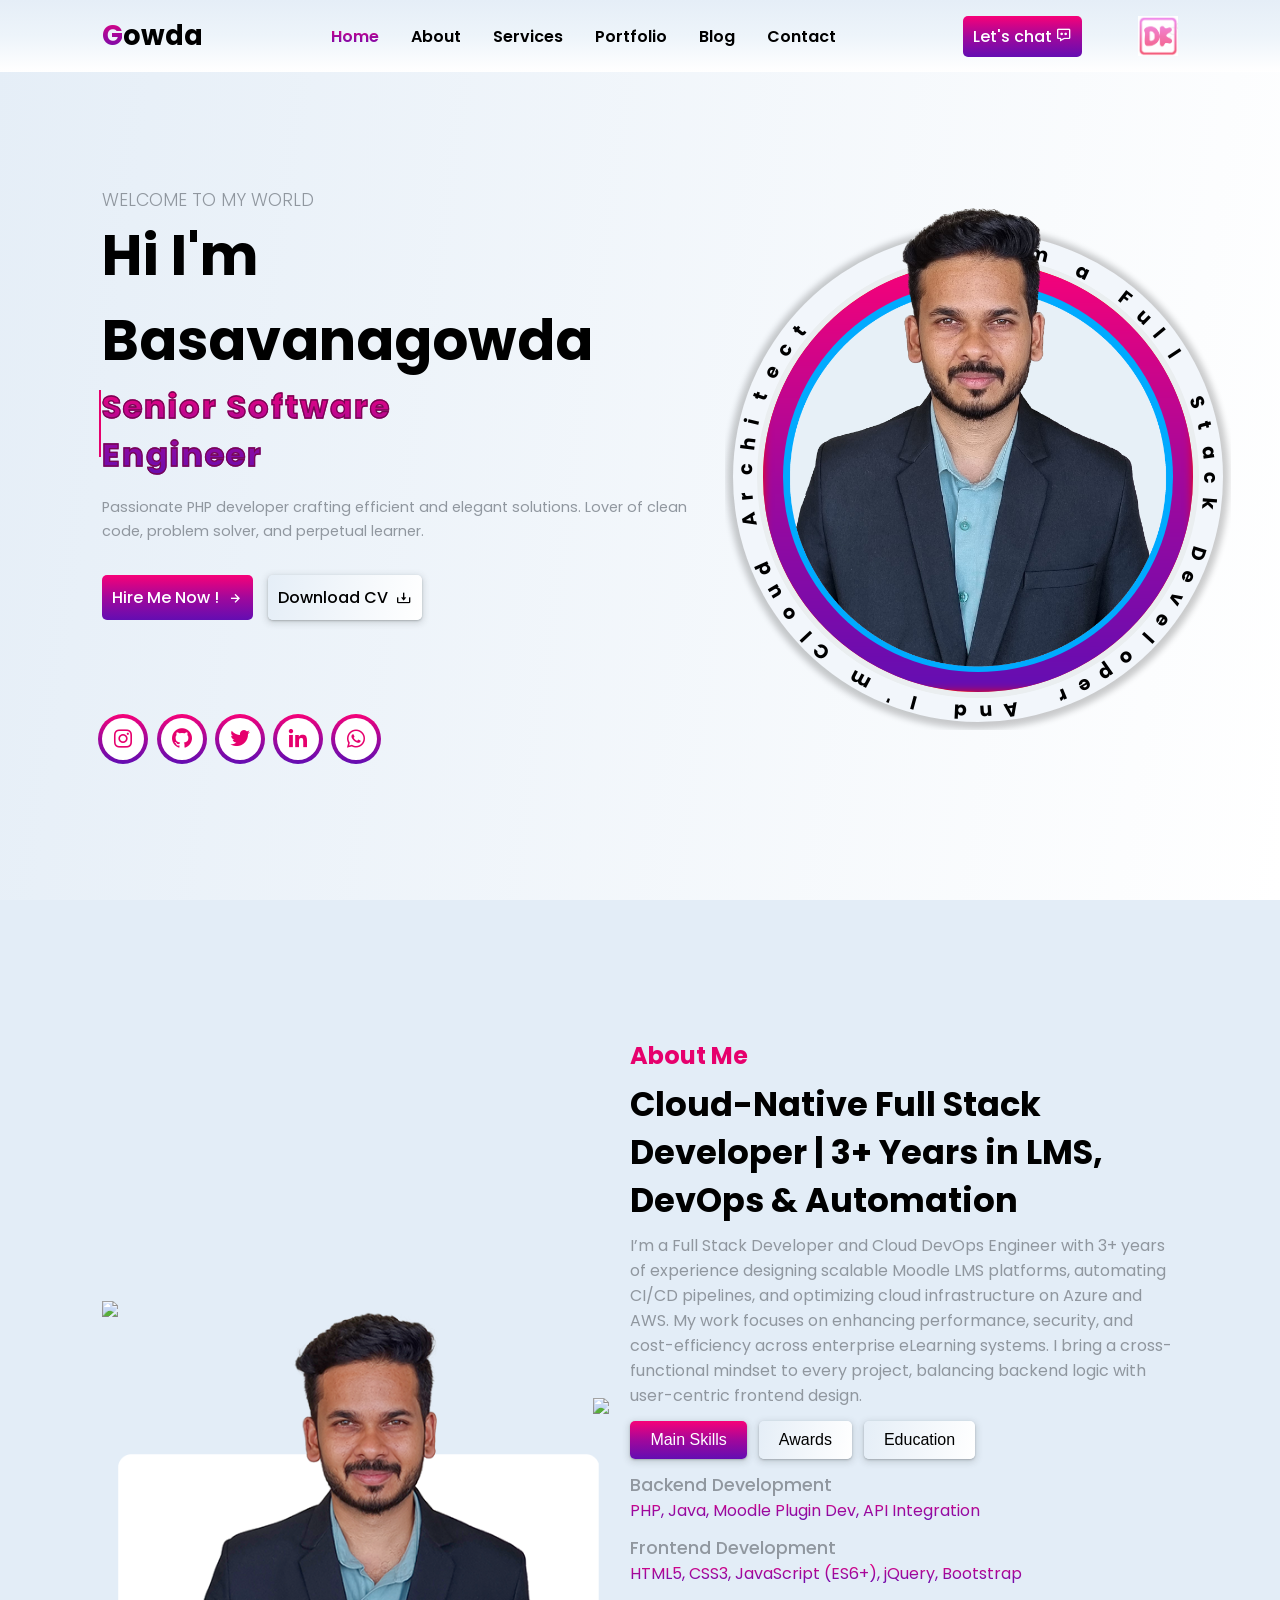
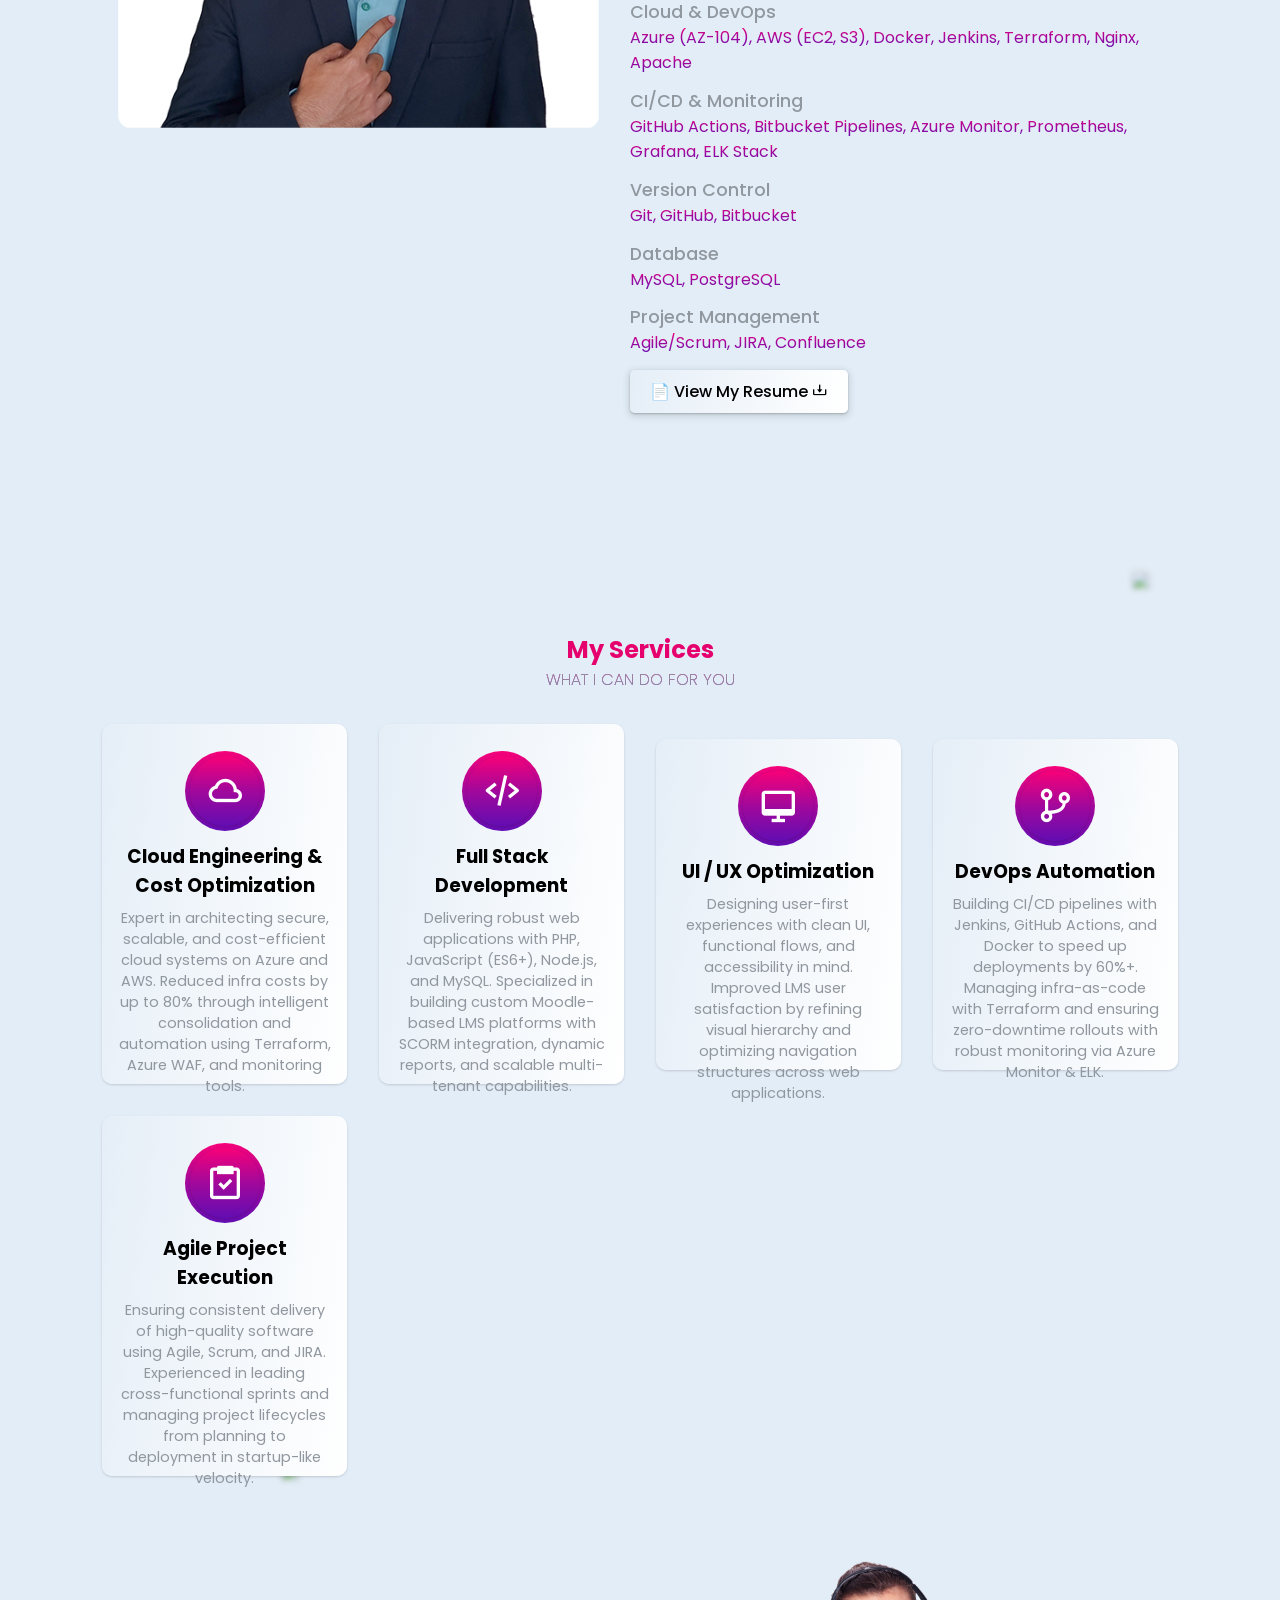
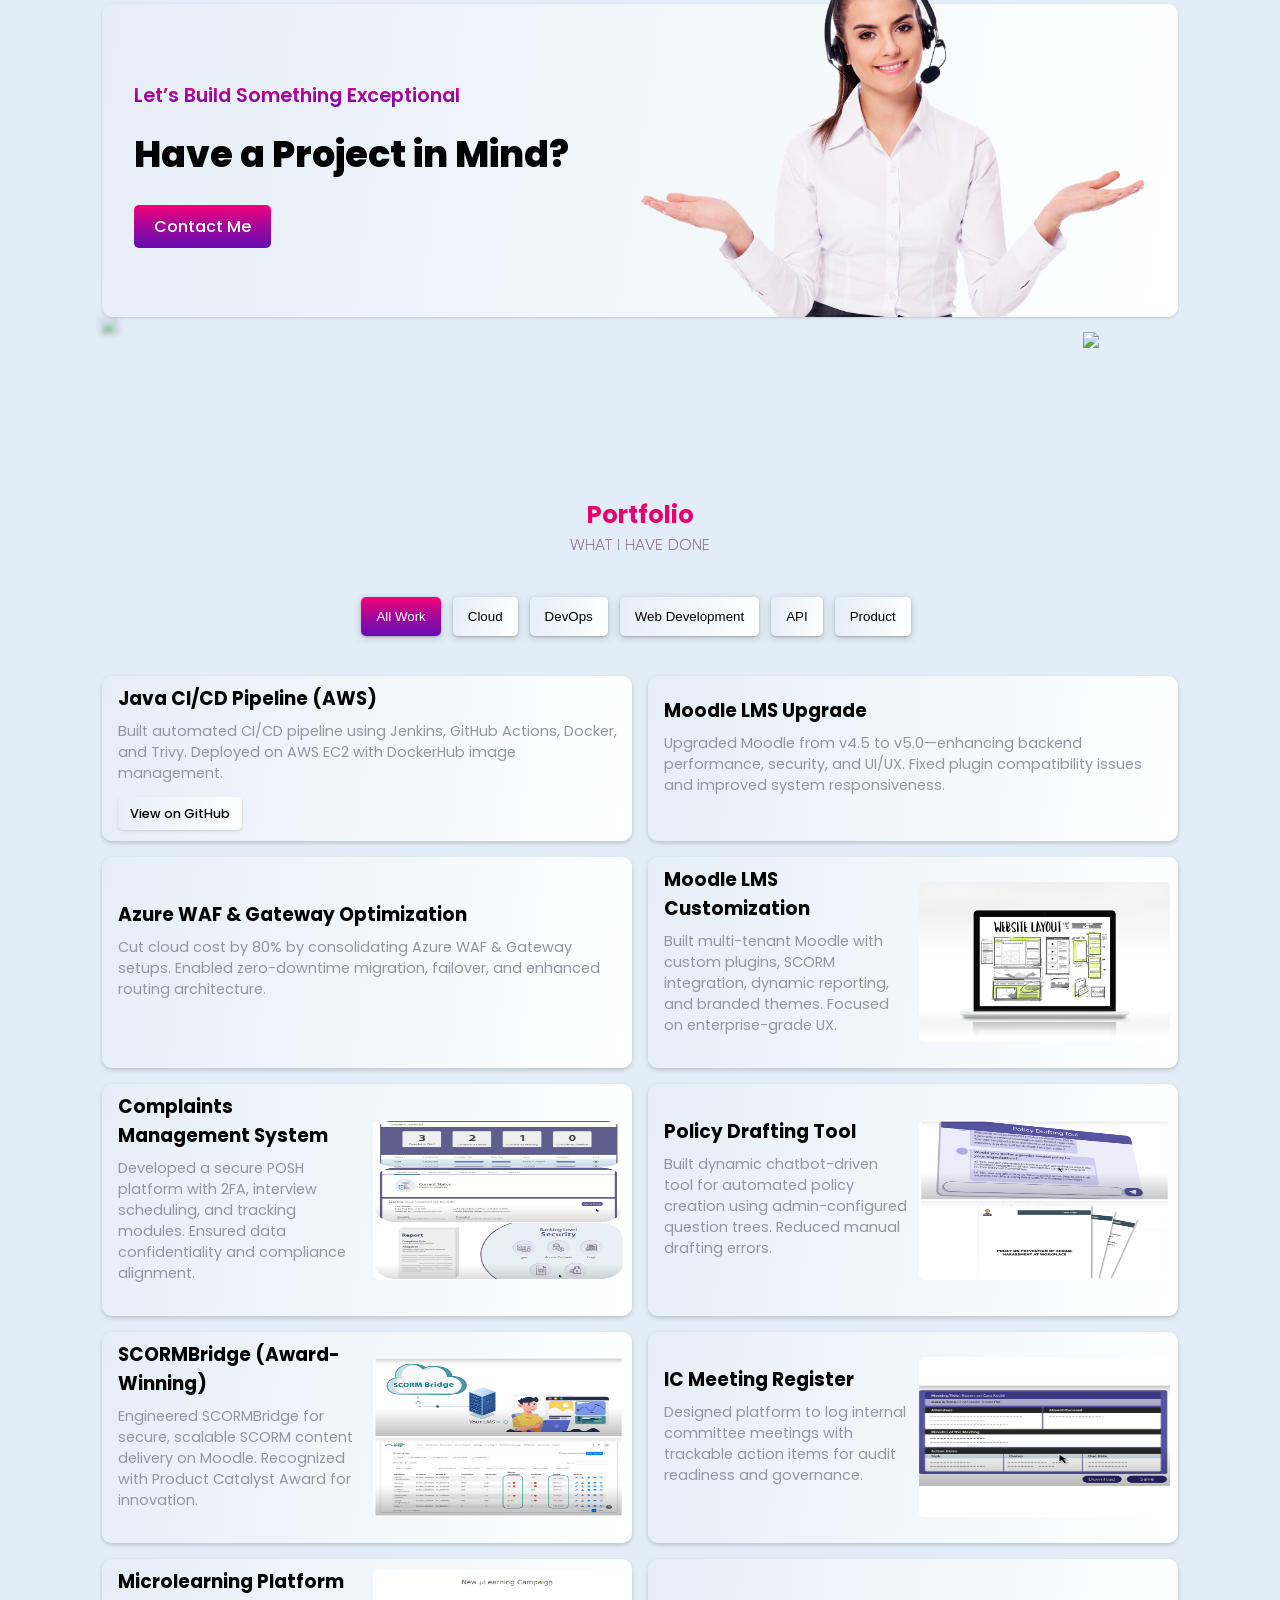
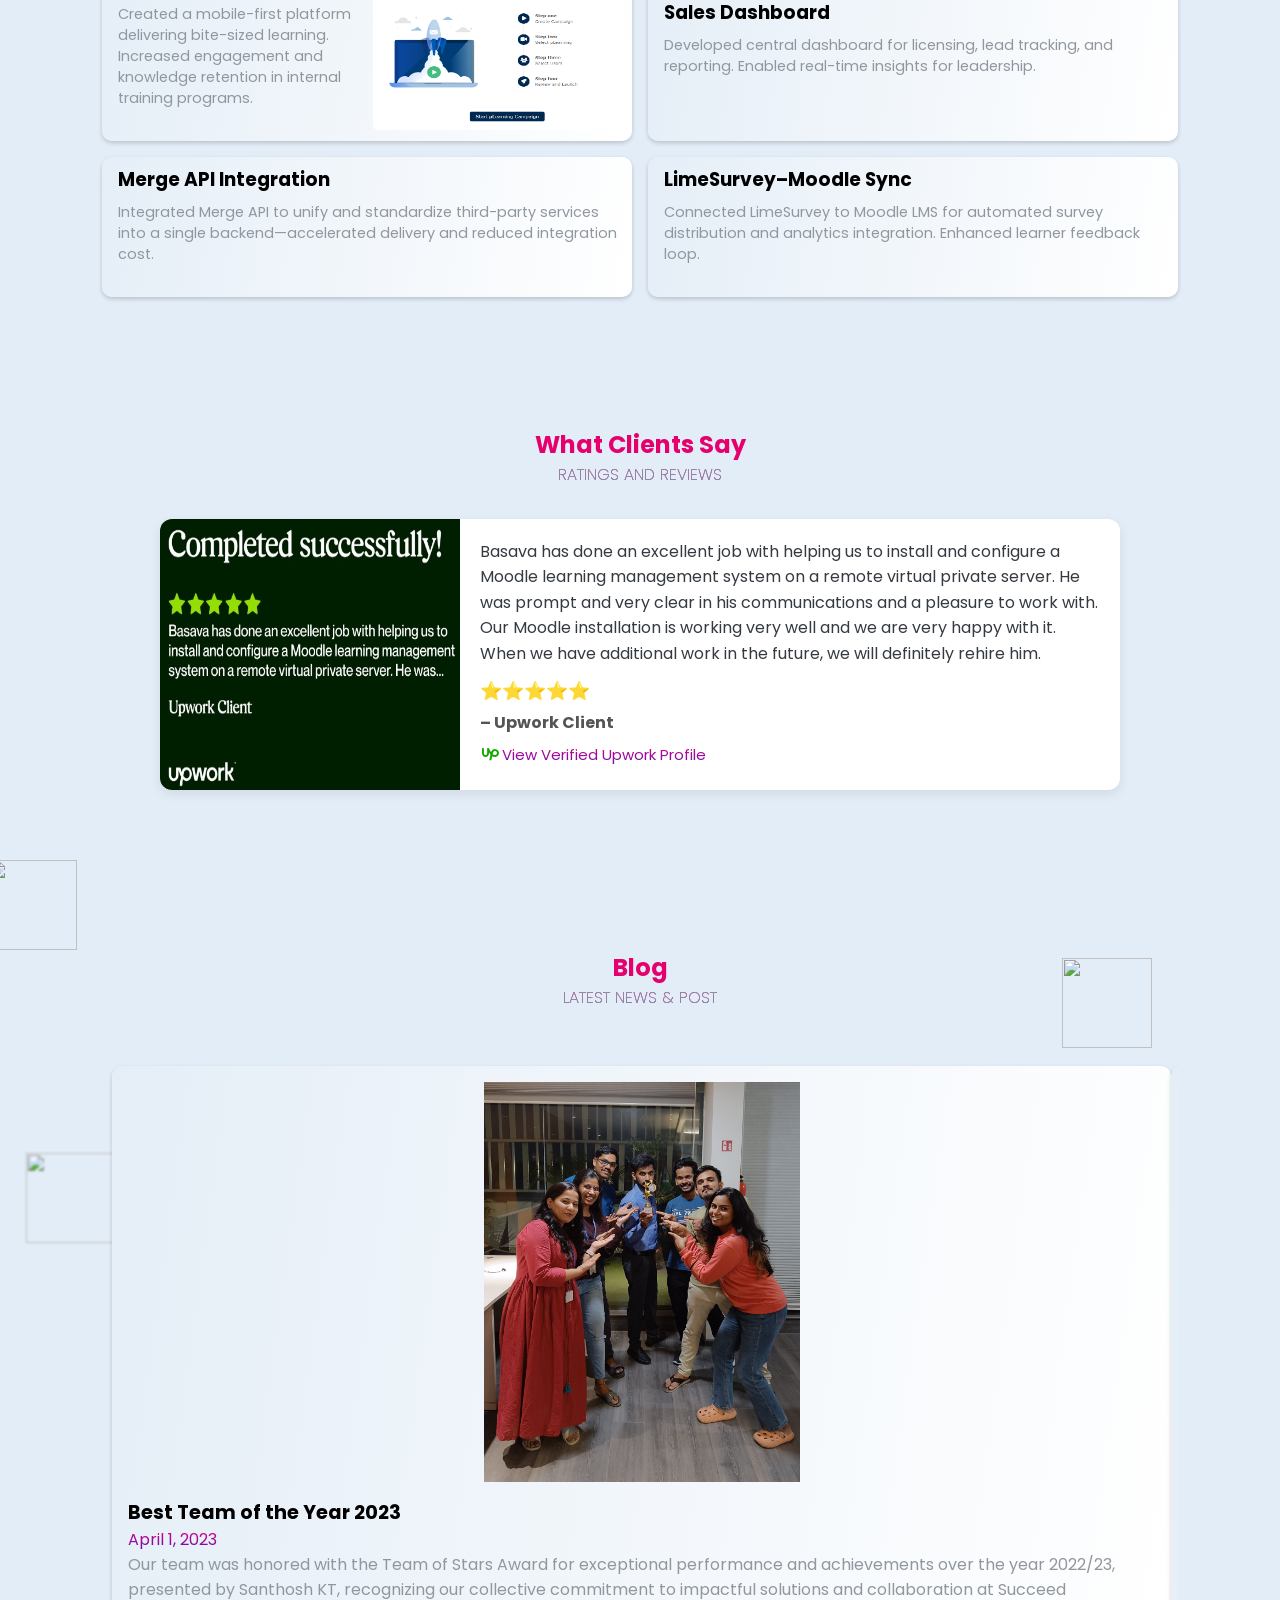
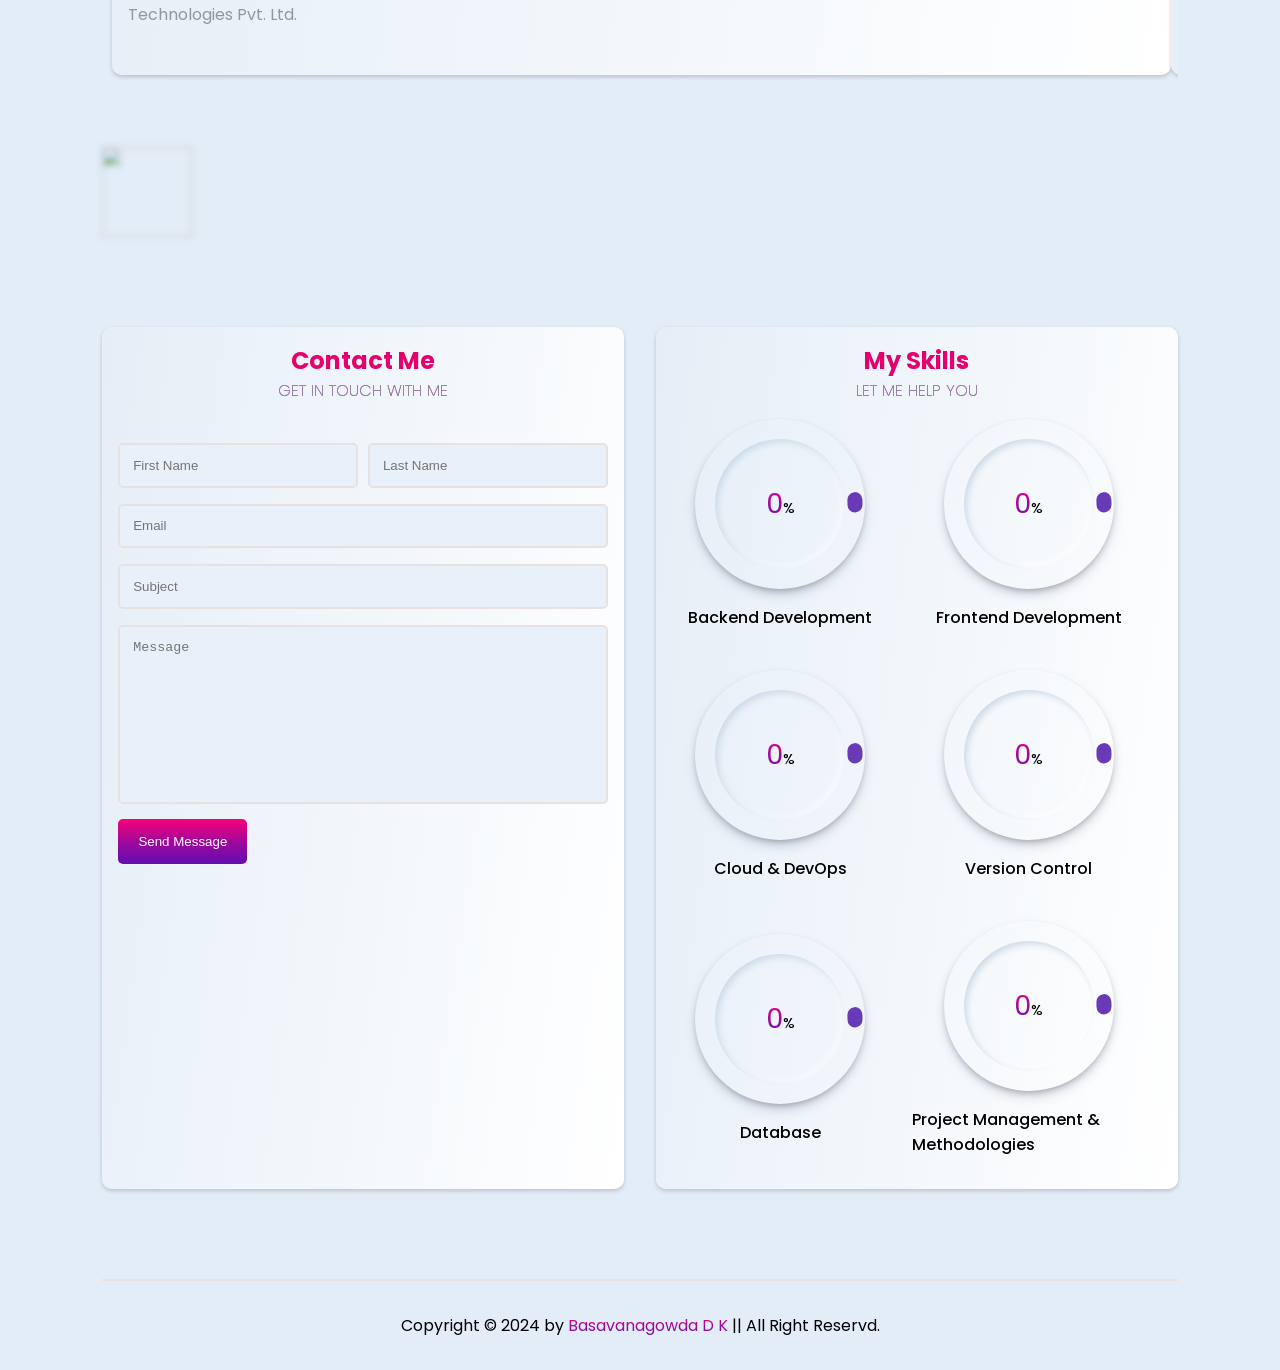
==== commit 8d754ccc: "Updated about section" ====
--- a/index.html
+++ b/index.html
@@ -99,7 +99,7 @@
 
     <section class="about" id="about">
         <div class="about-img">
-            <img src="img/aboutMe.png" alt="" class="aboutHero">
+            <img src="img/aboutMe.png" alt="Profile image" class="aboutHero">
             <div class="showcase-ring">
                 <img src="shapes/ring.png" class="ring">
                 <img src="shapes/circle.png" class="circle">
@@ -107,26 +107,31 @@
         </div>
         <div class="about-content">
             <h2 class="heading">About Me</h2>
-            <h3>3+ Year's Experience on Web Development</h3>
-            <p>I am a Full Stack Developer specializing in Moodle customization, cloud technologies, and web development. Currently, I focus on enhancing the functionality and performance of the Moodle learning platform. I am dedicated to delivering scalable, efficient solutions and continuously exploring new technologies.</p>
+            <h3>Cloud-Native Full Stack Developer | 3+ Years in LMS, DevOps & Automation</h3>
+            <p>I’m a Full Stack Developer and Cloud DevOps Engineer with 3+ years of experience designing scalable Moodle LMS platforms, automating CI/CD pipelines, and optimizing cloud infrastructure on Azure and AWS. My work focuses on enhancing performance, security, and cost-efficiency across enterprise eLearning systems. I bring a cross-functional mindset to every project, balancing backend logic with user-centric frontend design.</p>
             <div class="about-btn">
                 <button class="active">Main Skills</button>
                 <button>Awards</button>
                 <button>Education</button>
             </div>
             <div class="content-btn">
+                <!-- Skills Section -->
                 <div class="content">
                     <div class="text-box">
                         <p>Backend Development</p>
-                        <span>PHP, Java, Moodle Customization, API Integration</span>
+                        <span>PHP, Java, Moodle Plugin Dev, API Integration</span>
                     </div>
                     <div class="text-box">
                         <p>Frontend Development</p>
-                        <span>HTML5, CSS3, JavaScript, jQuery, Bootstrap</span>
+                        <span>HTML5, CSS3, JavaScript (ES6+), jQuery, Bootstrap</span>
                     </div>
                     <div class="text-box">
                         <p>Cloud & DevOps</p>
-                        <span>Microsoft Azure (Certified: Azure 104), Apache, Nginx</span>
+                        <span>Azure (AZ-104), AWS (EC2, S3), Docker, Jenkins, Terraform, Nginx, Apache</span>
+                    </div>
+                    <div class="text-box">
+                        <p>CI/CD & Monitoring</p>
+                        <span>GitHub Actions, Bitbucket Pipelines, Azure Monitor, Prometheus, Grafana, ELK Stack</span>
                     </div>
                     <div class="text-box">
                         <p>Version Control</p>
@@ -134,47 +139,52 @@
                     </div>
                     <div class="text-box">
                         <p>Database</p>
-                        <span>MySQL</span>
-                    </div>
-                    <div class="text-box">
-                        <p>Project Management & Methodologies</p>
-                        <span>Agile Methodology</span>
-                    </div>
-                </div>
-
+                        <span>MySQL, PostgreSQL</span>
+                    </div>
+                    <div class="text-box">
+                        <p>Project Management</p>
+                        <span>Agile/Scrum, JIRA, Confluence</span>
+                    </div>
+                </div>
+    
+                <!-- Awards Section -->
                 <div class="content">
                     <div class="text-box">
-                        <p>Product Catalyst Award (September 2024)</p>
-                        <span>Awarded for driving innovation forward.</span>
-                    </div>
-                    <div class="text-box">
-                        <p>Best Employee of the Month</p>
-                        <span>Awarded twice, in May 2023 and March 2024.</span>
-                    </div>
-                    <div class="text-box">
-                        <p>Best Team of the Year (2022-2023)</p>
-                        <span>Recognized as part of the best-performing team.</span>
-                    </div>
-                </div>
-
+                        <p>🌟 Level 2 – Employee of the Month (June 2025)</p>
+                        <span>Awarded for reducing Azure Application Gateway & WAF costs by 80% via strategic consolidation and zero-downtime migration.</span>
+                    </div>
+                    <div class="text-box">
+                        <p>🏆 Product Catalyst Award (Sep 2024)</p>
+                        <span>Recognized for leading SCORMBridge, an award-winning SCORM content delivery platform integrated into Moodle.</span>
+                    </div>
+                    <div class="text-box">
+                        <p>🎯 Employee of the Month (Mar 2024 & May 2023)</p>
+                        <span>Honored for rapid deployment of critical features and infrastructure stability during major LMS rollouts.</span>
+                    </div>
+                    <div class="text-box">
+                        <p>👥 Best Team of the Year (2022–2023)</p>
+                        <span>Recognized as part of the highest-impact engineering team for cross-functional delivery and platform resilience.</span>
+                    </div>
+                </div>
+    
+                <!-- Education Section -->
                 <div class="content">
                     <div class="text-box">
-                        <p>Online Courses and Certifications</p>
-                        <span>AWS Solutions Architect (MicroDegree, Issued April 2025), Microsoft Azure 104 (Besant Technologies, Issued May 2024), Web Development and Testing (QSpiders, Issued June 2022)</span>
-                    </div>
-                    <div class="text-box">
-                        <p>Internships and Work Experience</p>
-                        <span>Full Stack Developer at Succeed Technologies Pvt. Ltd. (Aug 2022 - Present), specializing in Moodle customization, cloud technologies, and web development.</span>
-                    </div>
-                    <div class="text-box">
-                        <p>Bachelor's Degree in Mechanical Engineering</p>
-                        <span>STJIT College of Engineering, Karnataka (2020), CGPA: 6.9</span>
-                    </div>
-                </div>
-
+                        <p>🎓 Certifications</p>
+                        <span>Azure Administrator – AZ-104 (Issued May 2024)<br> AWS Solutions Architect – MicroDegree (Issued Apr 2025)<br> Full-Stack & Testing – QSpiders (Issued Jun 2022)</span>
+                    </div>
+                    <div class="text-box">
+                        <p>💼 Work Experience</p>
+                        <span>Senior Software Engineer – Succeed Technologies Pvt. Ltd. (Aug 2022–Present)<br> Focus: Moodle LMS, DevOps automation, and performance optimization.</span>
+                    </div>
+                    <div class="text-box">
+                        <p>🎓 Bachelor of Engineering – Mechanical</p>
+                        <span>STJIT College of Engineering, Karnataka (2016–2020)<br> CGPA: 6.9</span>
+                    </div>
+                </div>
             </div>
             <div class="cvContent">
-                <a href="https://drive.google.com/uc?export=download&id=10zbf5kDK9-Rex3izi6hGcO_l19ps5BTh" class="btn d-CV">Download CV <i class='bx bx-download'></i></a>
+                <a href="https://drive.google.com/uc?export=download&id=10zbf5kDK9-Rex3izi6hGcO_l19ps5BTh" class="btn d-CV" target="_blank">📄 View My Resume <i class='bx bx-download'></i></a>
             </div>
         </div>
     </section>
@@ -193,7 +203,6 @@
                 </div>
                 <h3>Cloud Engineering & Cost Optimization</h3>
                 <p>Expert in architecting secure, scalable, and cost-efficient cloud systems on Azure and AWS. Reduced infra costs by up to 80% through intelligent consolidation and automation using Terraform, Azure WAF, and monitoring tools.</p>
-                <a href="#" class="readMore">Explore More</a>
             </div>
     
             <div class="servicesItem">
@@ -203,7 +212,6 @@
                 </div>
                 <h3>Full Stack Development</h3>
                 <p>Delivering robust web applications with PHP, JavaScript (ES6+), Node.js, and MySQL. Specialized in building custom Moodle-based LMS platforms with SCORM integration, dynamic reports, and scalable multi-tenant capabilities.</p>
-                <a href="#" class="readMore">Explore More</a>
             </div>
     
             <div class="servicesItem">
@@ -213,7 +221,6 @@
                 </div>
                 <h3>UI / UX Optimization</h3>
                 <p>Designing user-first experiences with clean UI, functional flows, and accessibility in mind. Improved LMS user satisfaction by refining visual hierarchy and optimizing navigation structures across web applications.</p>
-                <a href="#" class="readMore">Explore More</a>
             </div>
     
             <div class="servicesItem">
@@ -223,7 +230,6 @@
                 </div>
                 <h3>DevOps Automation</h3>
                 <p>Building CI/CD pipelines with Jenkins, GitHub Actions, and Docker to speed up deployments by 60%+. Managing infra-as-code with Terraform and ensuring zero-downtime rollouts with robust monitoring via Azure Monitor & ELK.</p>
-                <a href="#" class="readMore">Explore More</a>
             </div>
     
             <div class="servicesItem">
@@ -233,7 +239,6 @@
                 </div>
                 <h3>Agile Project Execution</h3>
                 <p>Ensuring consistent delivery of high-quality software using Agile, Scrum, and JIRA. Experienced in leading cross-functional sprints and managing project lifecycles from planning to deployment in startup-like velocity.</p>
-                <a href="#" class="readMore">Explore More</a>
             </div>
         </div>
     
@@ -283,7 +288,6 @@
                 <div class="portfolio-content">
                     <h3>Moodle LMS Upgrade</h3>
                     <p>Upgraded Moodle from v4.5 to v5.0—enhancing backend performance, security, and UI/UX. Fixed plugin compatibility issues and improved system responsiveness.</p>
-                    <a href="#" class="readMore">Explore More</a>
                 </div>
             </div>
     
@@ -291,7 +295,6 @@
                 <div class="portfolio-content">
                     <h3>Azure WAF & Gateway Optimization</h3>
                     <p>Cut cloud cost by 80% by consolidating Azure WAF & Gateway setups. Enabled zero-downtime migration, failover, and enhanced routing architecture.</p>
-                    <a href="#" class="readMore">Explore More</a>
                 </div>
             </div>
     
@@ -299,7 +302,6 @@
                 <div class="portfolio-content">
                     <h3>Moodle LMS Customization</h3>
                     <p>Built multi-tenant Moodle with custom plugins, SCORM integration, dynamic reporting, and branded themes. Focused on enterprise-grade UX.</p>
-                    <a href="#" class="readMore">Explore More</a>
                 </div>
                 <div class="portfolio-img">
                     <img src="img/portfolio/lms.jpg" alt="LMS Customization">
@@ -310,7 +312,6 @@
                 <div class="portfolio-content">
                     <h3>Complaints Management System</h3>
                     <p>Developed a secure POSH platform with 2FA, interview scheduling, and tracking modules. Ensured data confidentiality and compliance alignment.</p>
-                    <a href="#" class="readMore">Explore More</a>
                 </div>
                 <div class="portfolio-img">
                     <img src="img/portfolio/cms.jpg" alt="Complaints System">
@@ -321,7 +322,6 @@
                 <div class="portfolio-content">
                     <h3>Policy Drafting Tool</h3>
                     <p>Built dynamic chatbot-driven tool for automated policy creation using admin-configured question trees. Reduced manual drafting errors.</p>
-                    <a href="#" class="readMore">Explore More</a>
                 </div>
                 <div class="portfolio-img">
                     <img src="img/portfolio/pdt.jpg" alt="Policy Tool">
@@ -332,7 +332,6 @@
                 <div class="portfolio-content">
                     <h3>SCORMBridge (Award-Winning)</h3>
                     <p>Engineered SCORMBridge for secure, scalable SCORM content delivery on Moodle. Recognized with Product Catalyst Award for innovation.</p>
-                    <a href="#" class="readMore">Explore More</a>
                 </div>
                 <div class="portfolio-img">
                     <img src="img/portfolio/sb.jpg" alt="SCORMBridge">
@@ -343,7 +342,6 @@
                 <div class="portfolio-content">
                     <h3>IC Meeting Register</h3>
                     <p>Designed platform to log internal committee meetings with trackable action items for audit readiness and governance.</p>
-                    <a href="#" class="readMore">Explore More</a>
                 </div>
                 <div class="portfolio-img">
                     <img src="img/portfolio/im.jpg" alt="IC Register">
@@ -354,7 +352,6 @@
                 <div class="portfolio-content">
                     <h3>Microlearning Platform</h3>
                     <p>Created a mobile-first platform delivering bite-sized learning. Increased engagement and knowledge retention in internal training programs.</p>
-                    <a href="#" class="readMore">Explore More</a>
                 </div>
                 <div class="portfolio-img">
                     <img src="img/portfolio/ml.png" alt="Microlearning">
@@ -365,7 +362,6 @@
                 <div class="portfolio-content">
                     <h3>Sales Dashboard</h3>
                     <p>Developed central dashboard for licensing, lead tracking, and reporting. Enabled real-time insights for leadership.</p>
-                    <a href="#" class="readMore">Explore More</a>
                 </div>
             </div>
     
@@ -373,7 +369,6 @@
                 <div class="portfolio-content">
                     <h3>Merge API Integration</h3>
                     <p>Integrated Merge API to unify and standardize third-party services into a single backend—accelerated delivery and reduced integration cost.</p>
-                    <a href="#" class="readMore">Explore More</a>
                 </div>
             </div>
     
@@ -381,7 +376,6 @@
                 <div class="portfolio-content">
                     <h3>LimeSurvey–Moodle Sync</h3>
                     <p>Connected LimeSurvey to Moodle LMS for automated survey distribution and analytics integration. Enhanced learner feedback loop.</p>
-                    <a href="#" class="readMore">Explore More</a>
                 </div>
             </div>
     
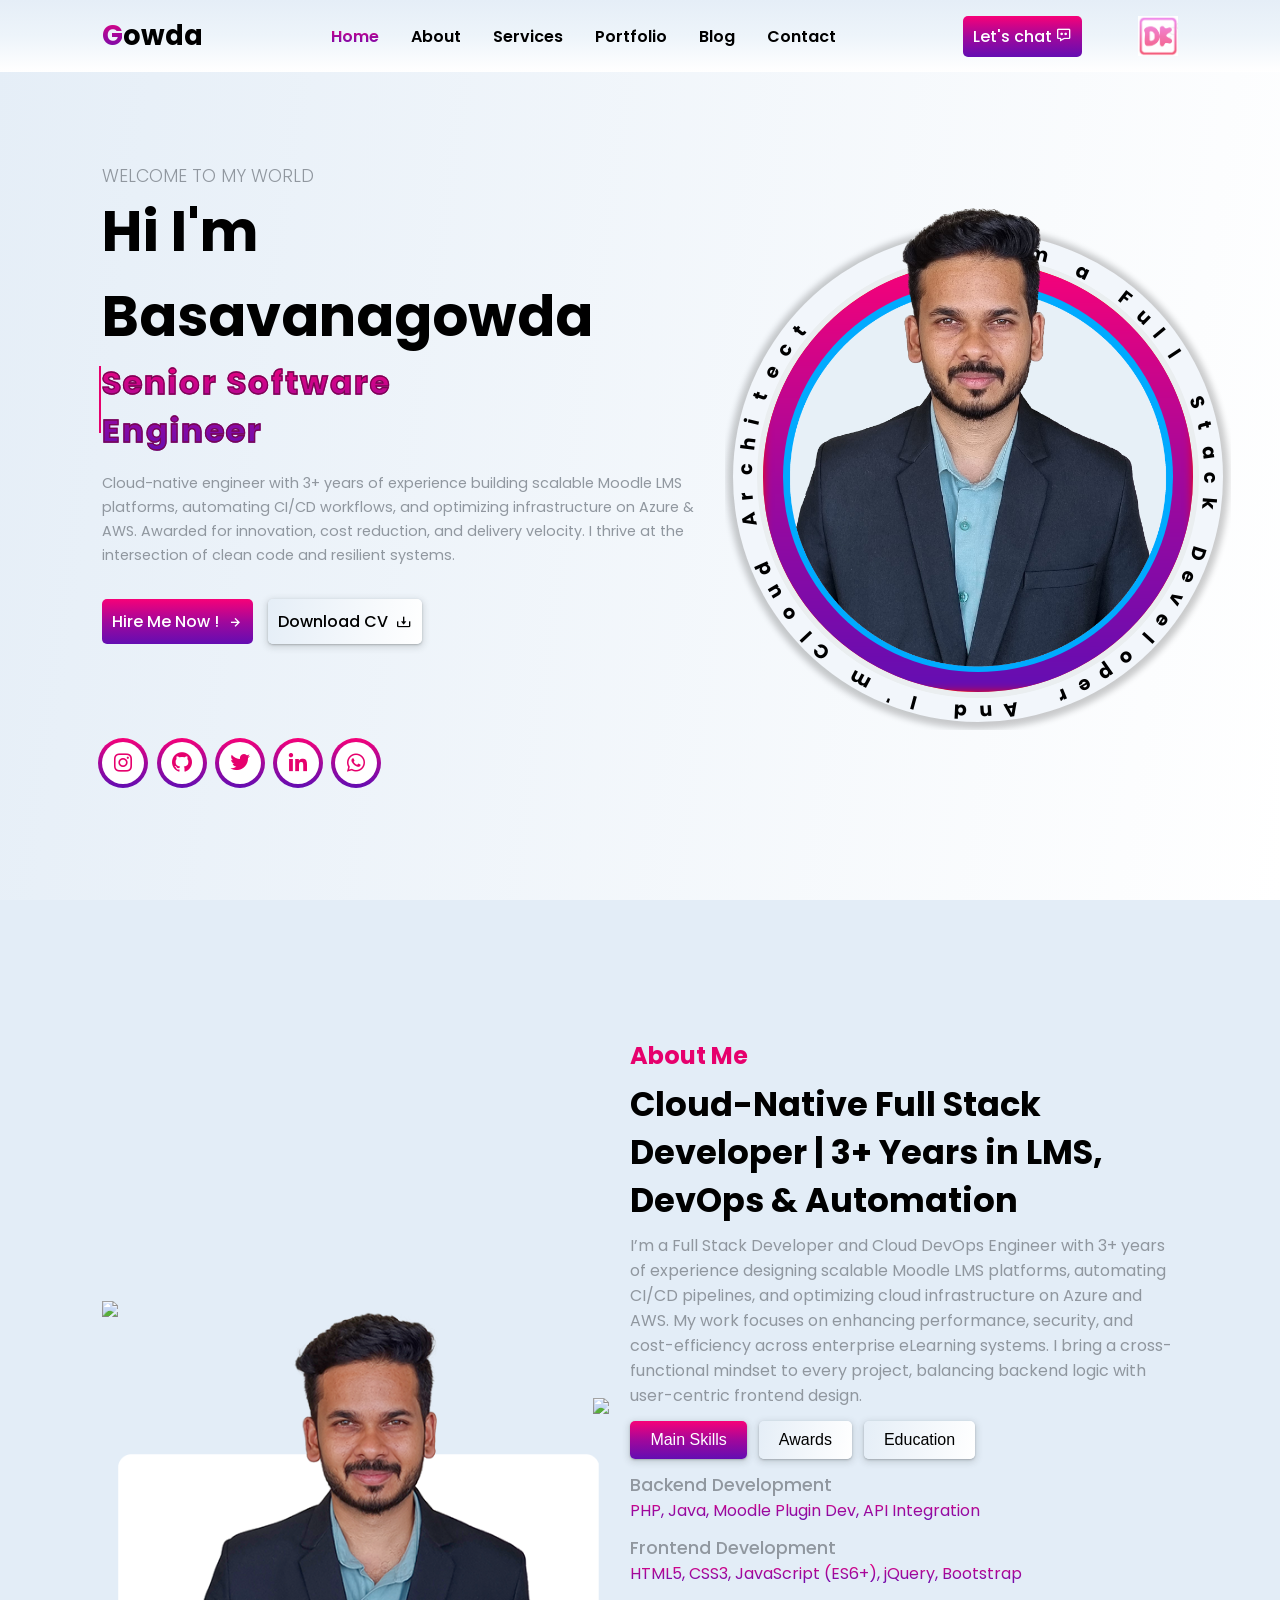
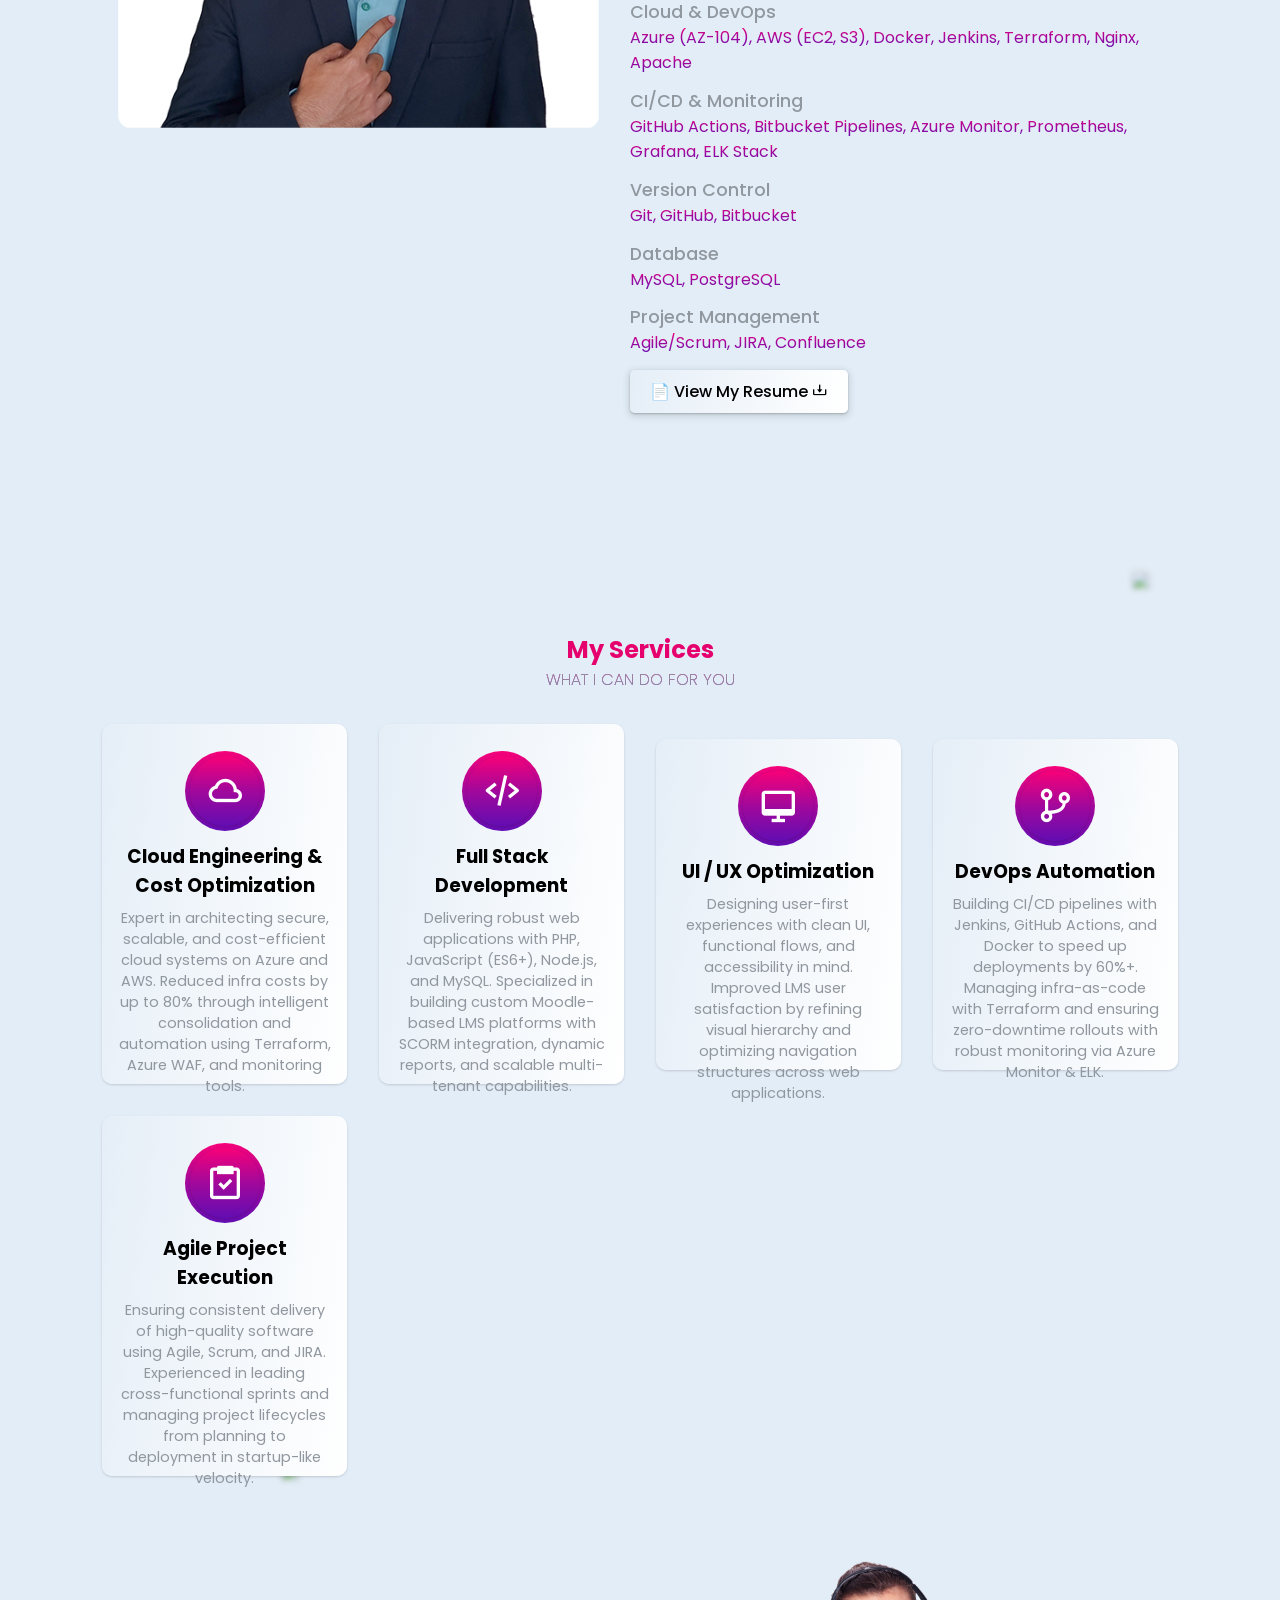
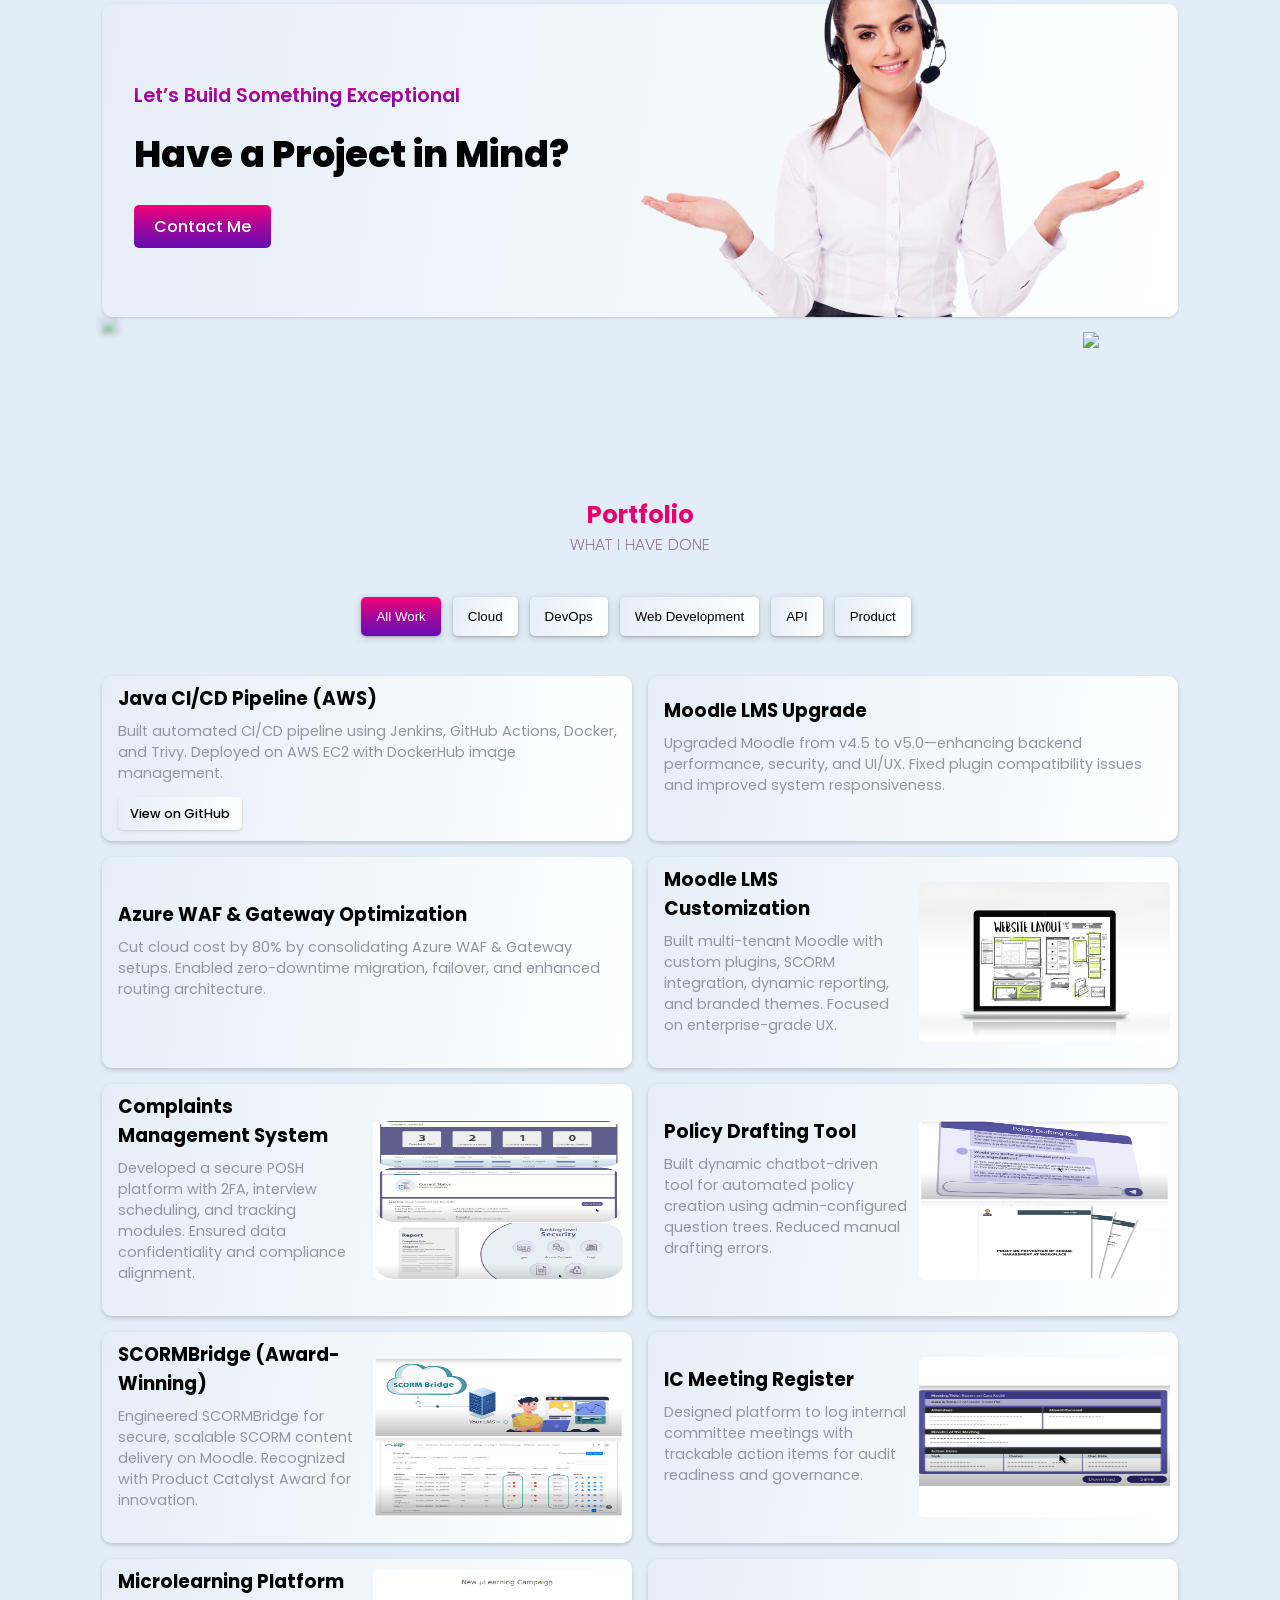
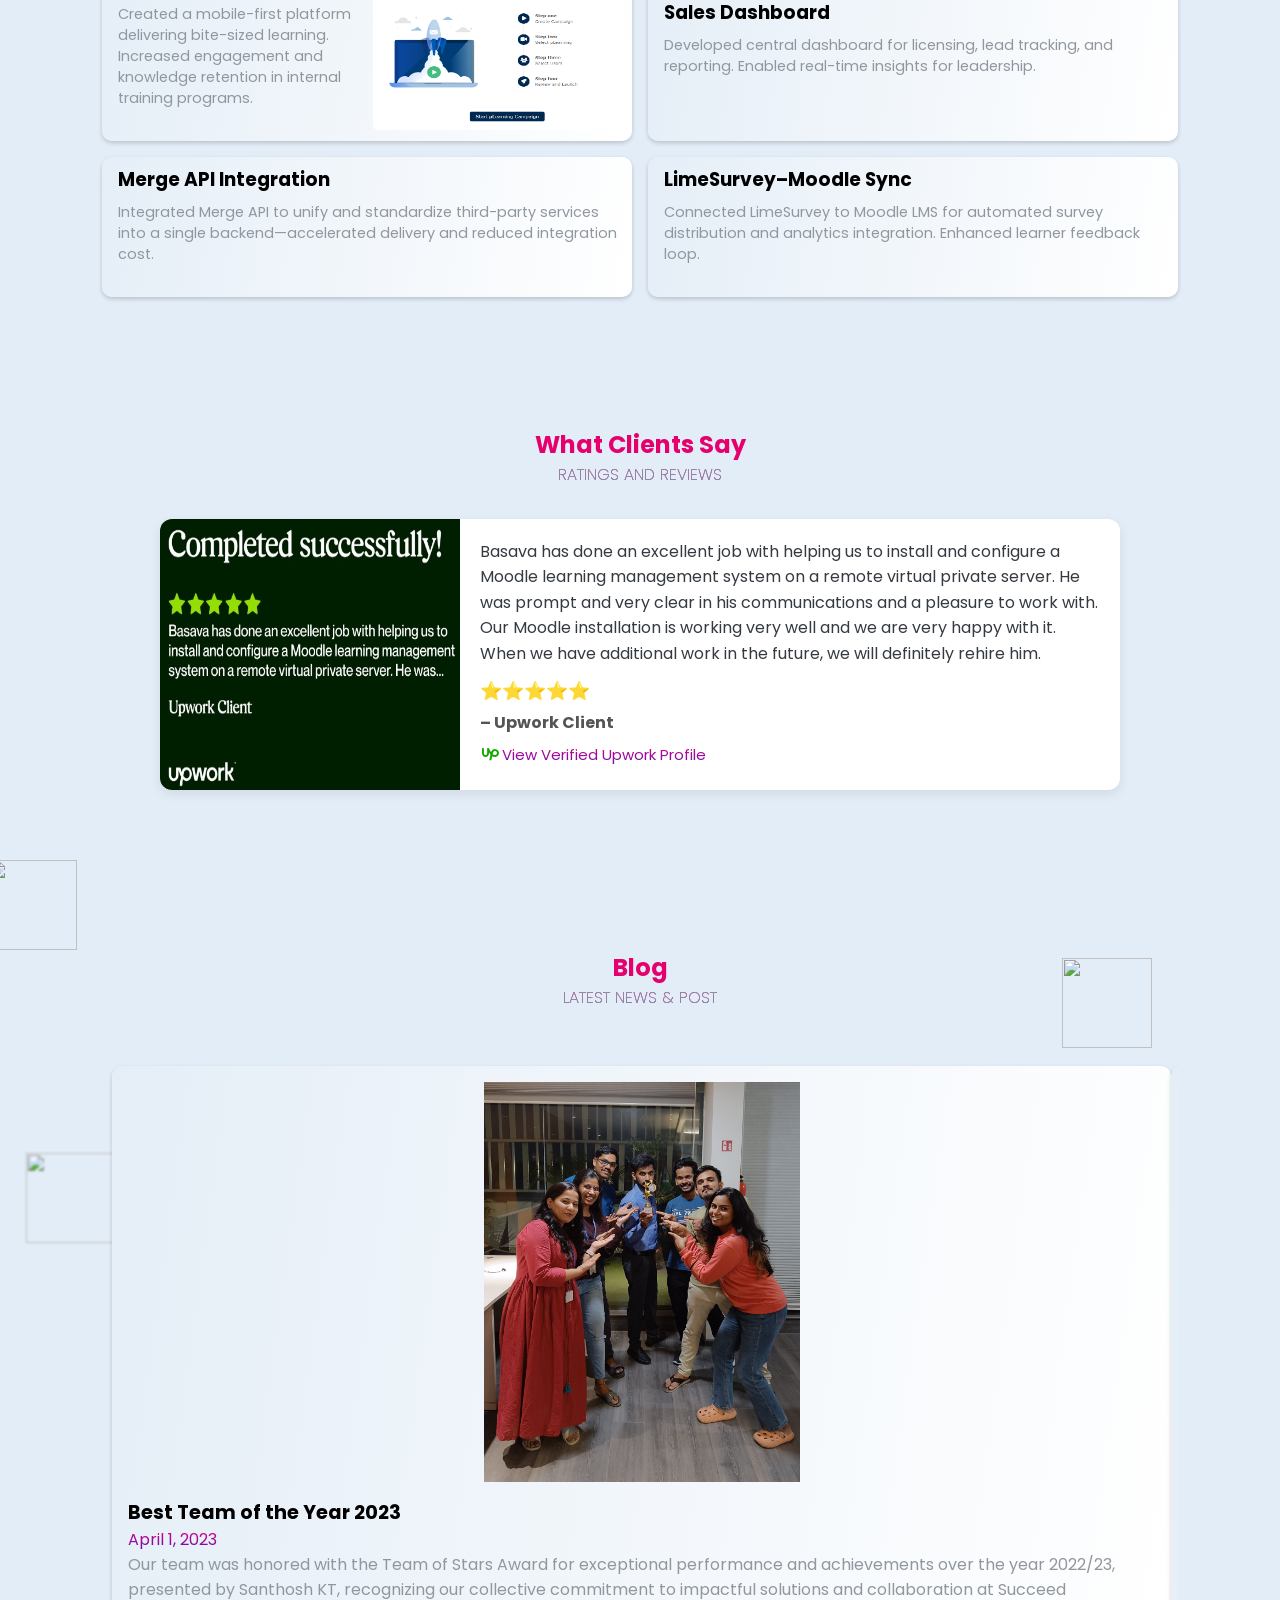
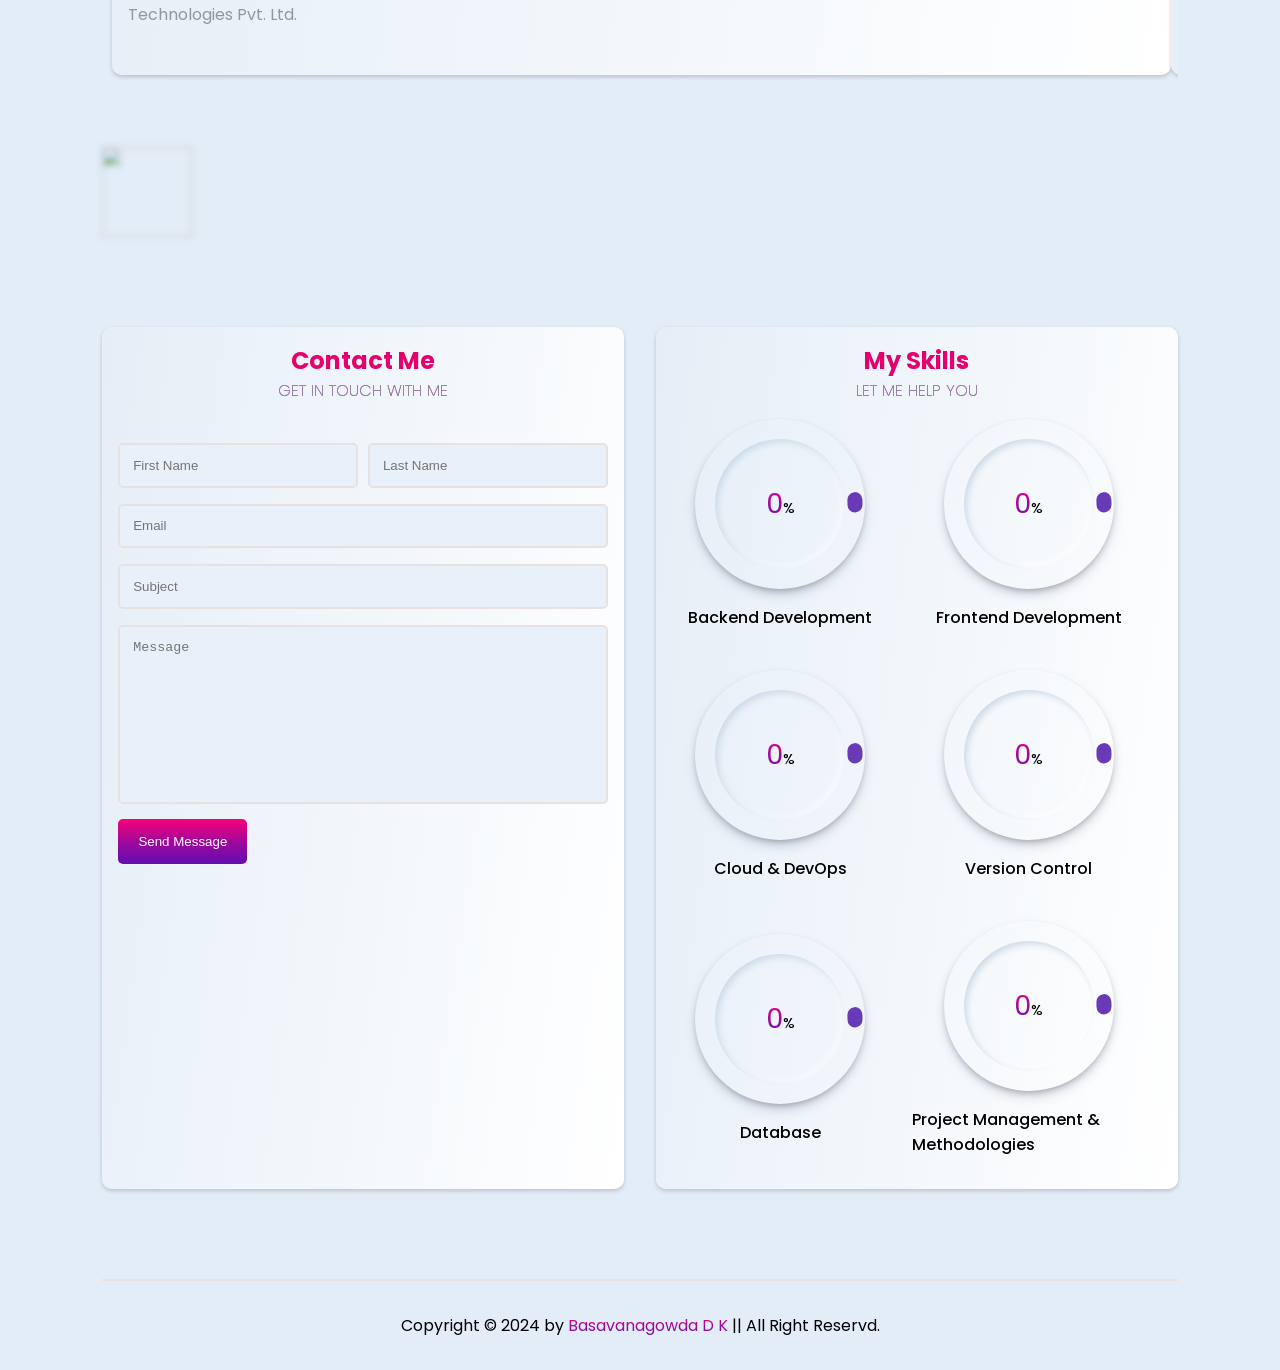
==== commit aed946e3: "Update index.html" ====
--- a/index.html
+++ b/index.html
@@ -52,7 +52,7 @@
                 <h2>Senior Software Engineer</h2>
             </div>
 
-            <p>Passionate PHP developer crafting efficient and elegant solutions. Lover of clean code, problem solver, and perpetual learner.</p>
+            <p>Cloud-native engineer with 3+ years of experience building scalable Moodle LMS platforms, automating CI/CD workflows, and optimizing infrastructure on Azure & AWS. Awarded for innovation, cost reduction, and delivery velocity. I thrive at the intersection of clean code and resilient systems.</p>
 
             <div class="btn-box">
                 <a href="mailto:basavanagowdadk@gmail.com" class="btn">Hire Me Now ! <i class='bx bx-right-arrow-alt' ></i></a>
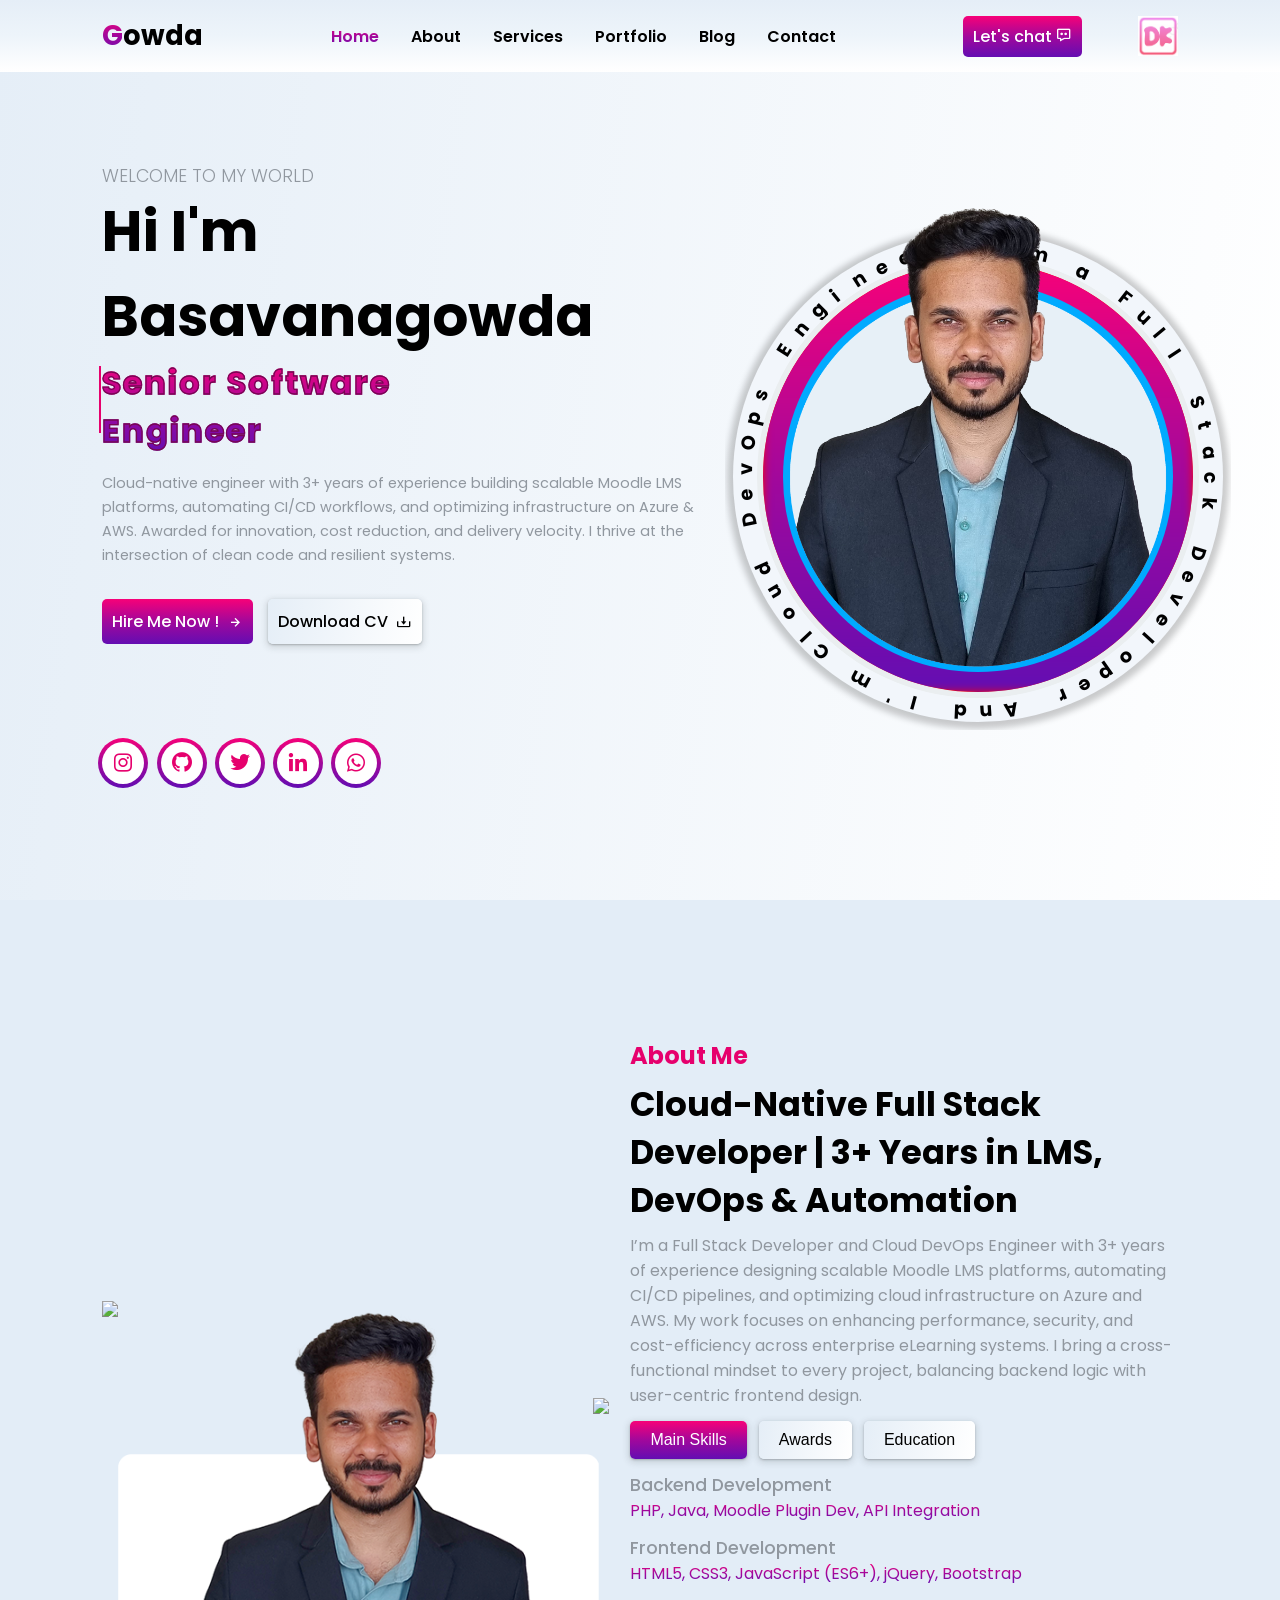
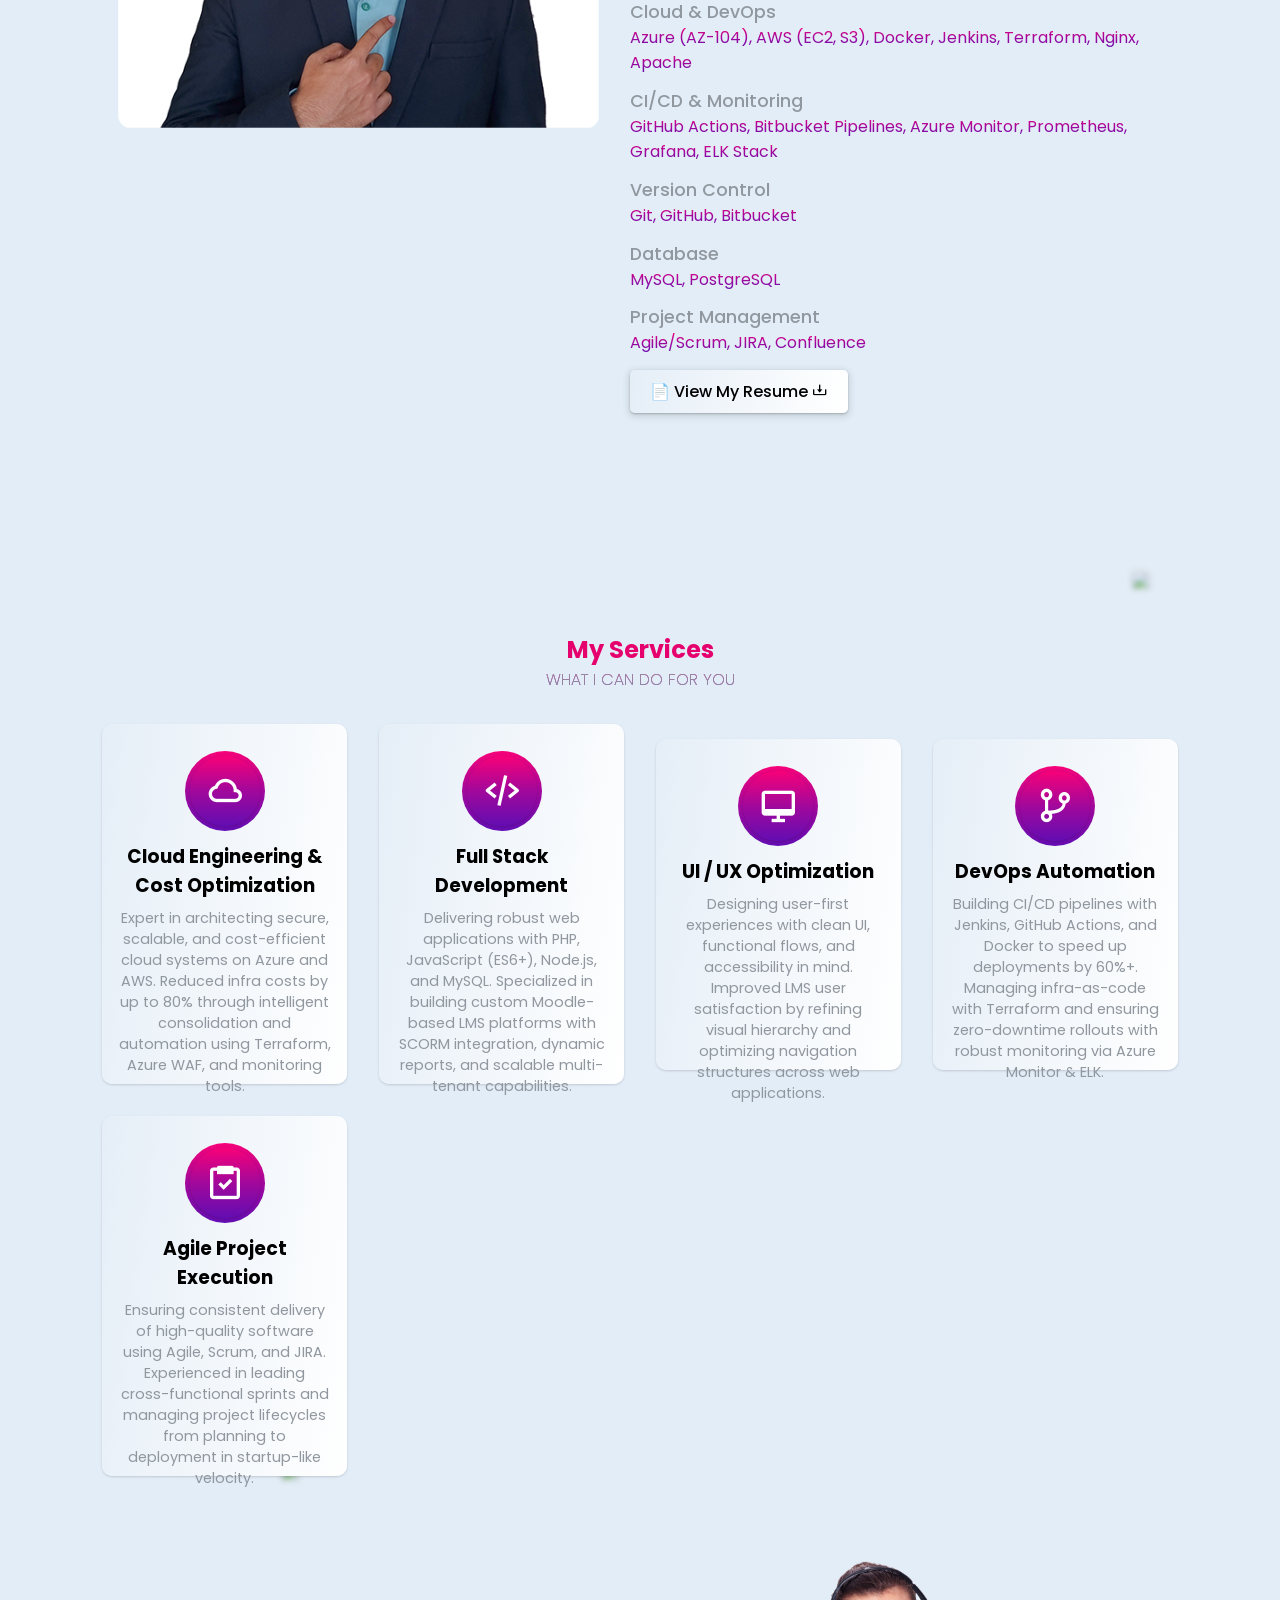
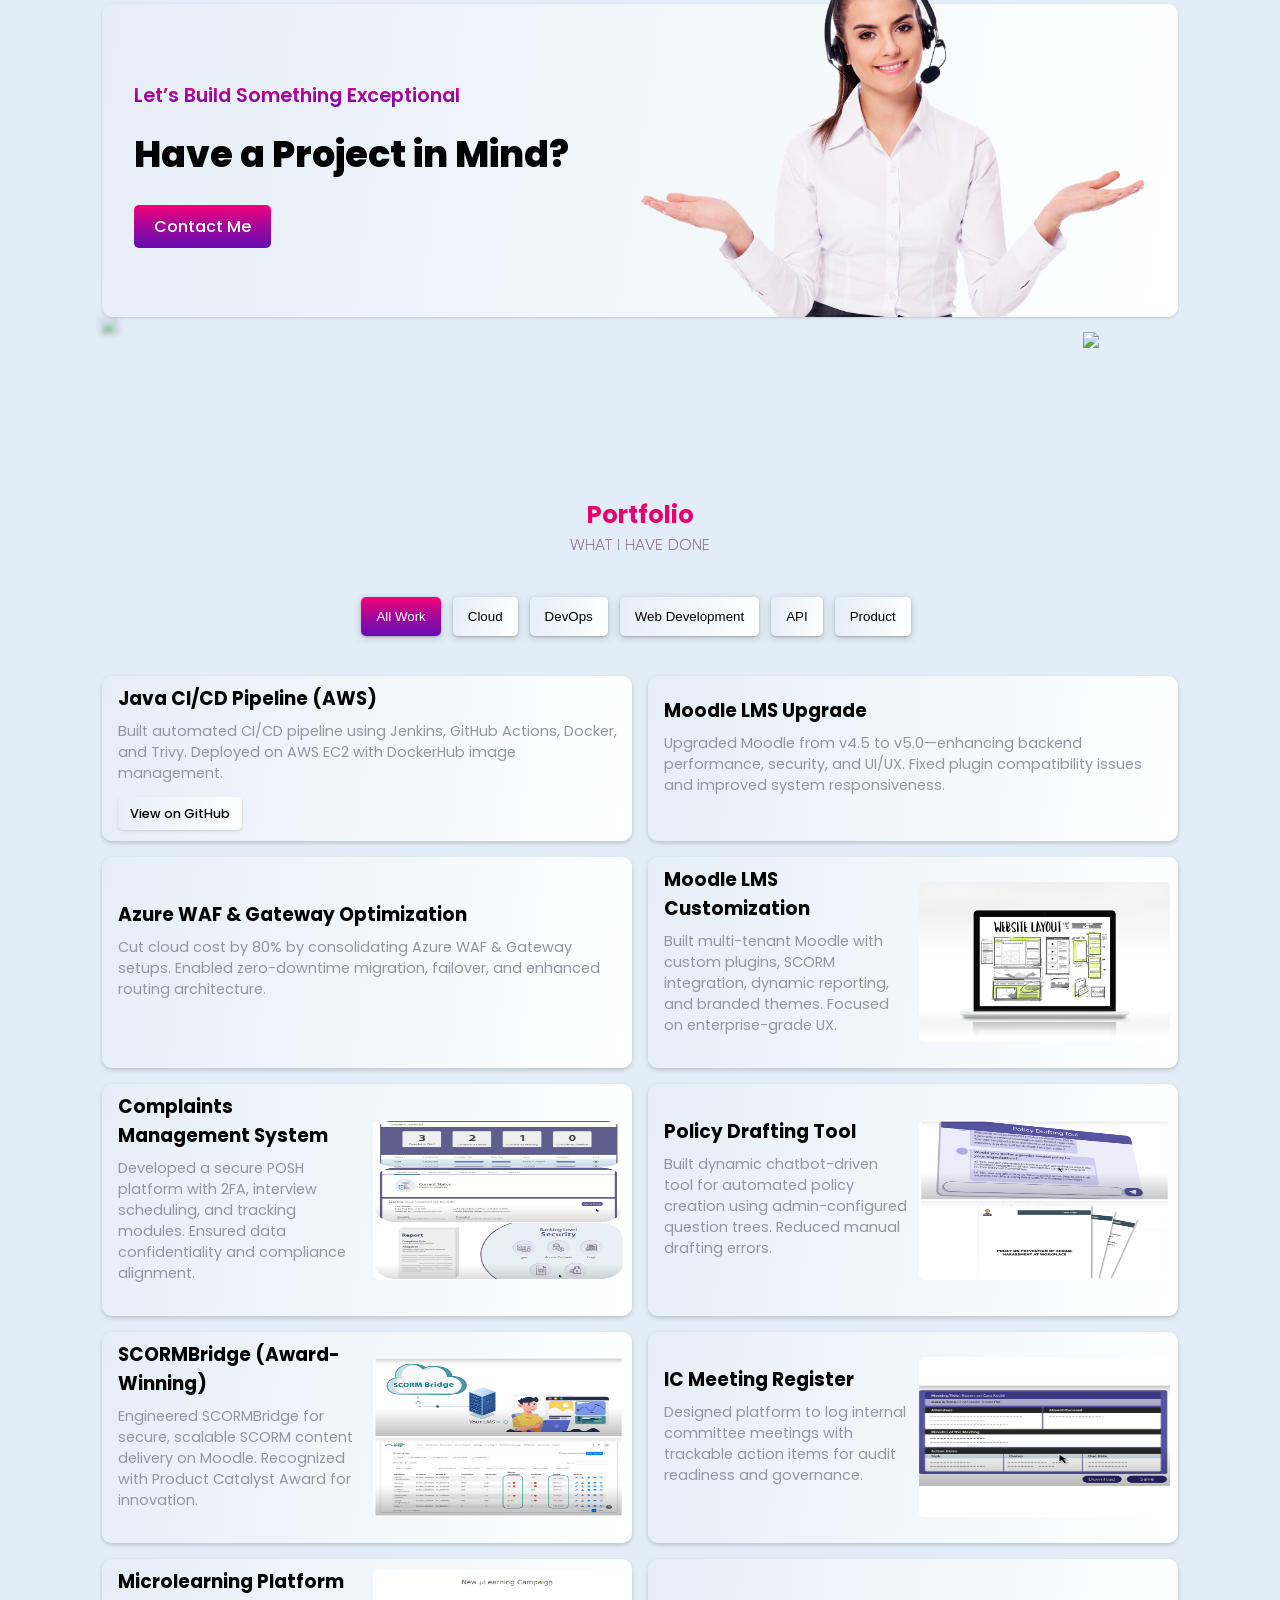
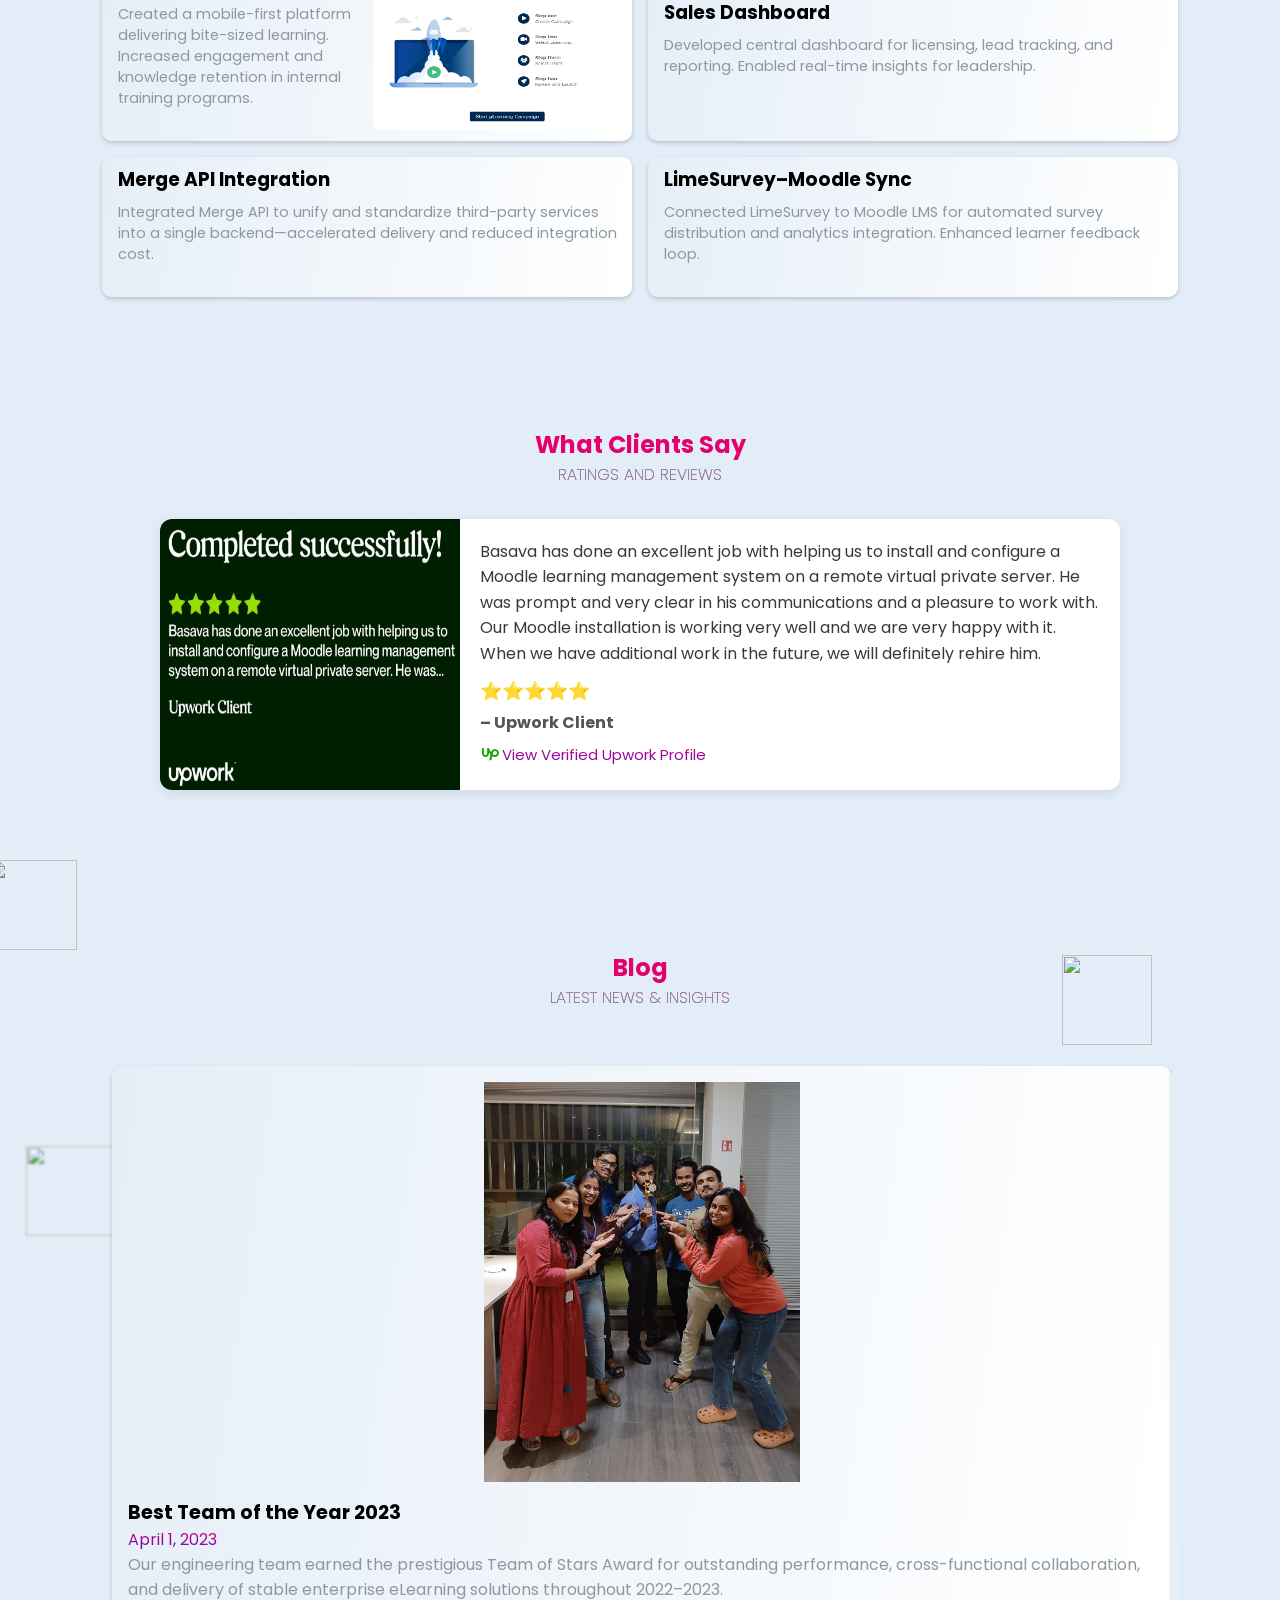
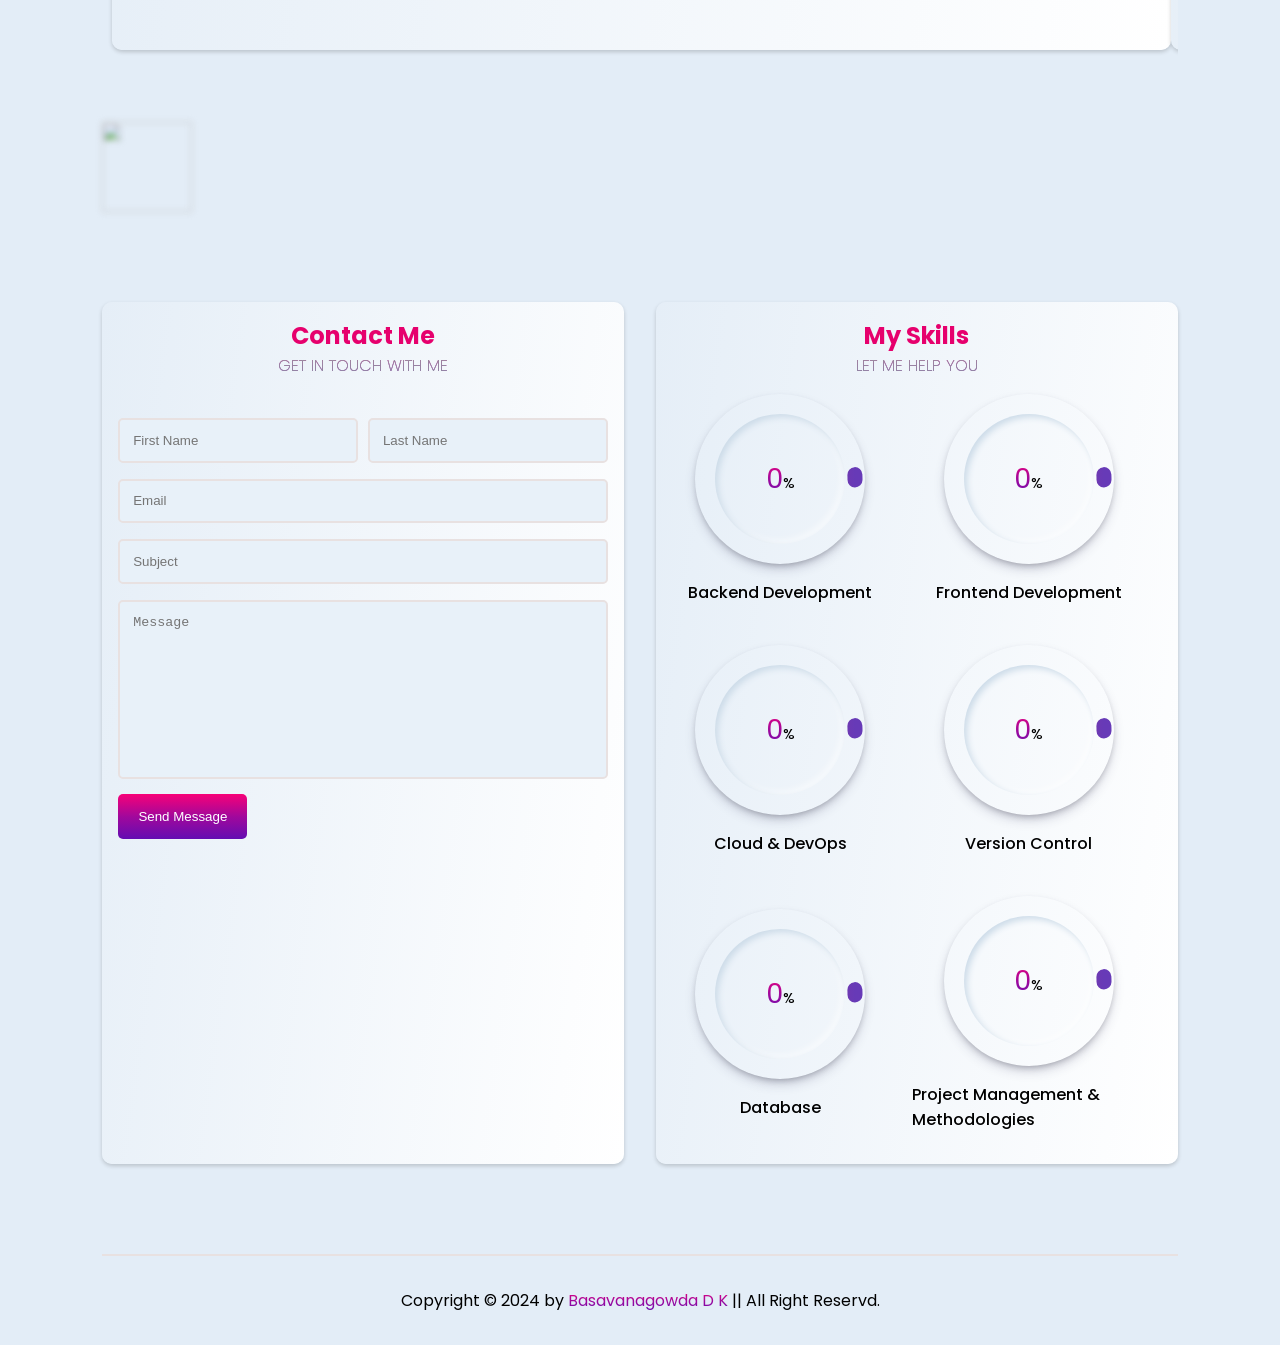
==== commit 7118a359: "Updated blog section" ====
--- a/index.html
+++ b/index.html
@@ -90,7 +90,7 @@
             <img src="img/hero.png" alt="">
             <div class="rotate-text">
                 <div class="text">
-                    <p>I'm a Full Stack Developer And I'm Cloud Architect</p>
+                    <p>I'm a Full Stack Developer And I'm Cloud DevOps Engineer</p>
                 </div>
                 <span><i></i></span>
             </div>
@@ -409,102 +409,101 @@
     <section class="blog" id="blog">
         <div class="main-text">
             <h2 class="heading">Blog</h2>
-            <span>Latest News & Post</span>
-        </div>
-
+            <span>Latest News & Insights</span>
+        </div>
+    
         <div class="blog-box swiper mySwiper">
             <div class="cards swiper-wrapper">
-
+    
                 <div class="card swiper-slide">
                     <div class="card-top">
-                        <img src="img/blog/image (6).jpg" alt="">
+                        <img src="img/blog/image (6).jpg" alt="Best Team of the Year Award">
                     </div>
                     <div class="card-info">
                         <h2>Best Team of the Year 2023</h2>
                         <span class="date">April 1, 2023</span>
                         <p class="excerpt">
-                            Our team was honored with the Team of Stars Award for exceptional performance and achievements over the year 2022/23, presented by Santhosh KT, recognizing our collective commitment to impactful solutions and collaboration at Succeed Technologies Pvt. Ltd.
+                            Our engineering team earned the prestigious Team of Stars Award for outstanding performance, cross-functional collaboration, and delivery of stable enterprise eLearning solutions throughout 2022–2023.
                         </p>
                     </div>
                 </div>
-
+    
                 <div class="card swiper-slide">
                     <div class="card-top">
-                        <img src="img/blog/image (1).jpg" alt="">
+                        <img src="img/blog/image (1).jpg" alt="Product Catalyst Award">
                     </div>
                     <div class="card-info">
                         <h2>Product Catalyst Award</h2>
                         <span class="date">September 12, 2024</span>
                         <p class="excerpt">
-                            Recipient of the Product Catalyst Award for Driving Innovation Forward at Succeed Technologies Pvt. Ltd. (Sep 2024), recognizing my commitment to impactful solutions, innovative contributions, and effective teamwork. The award was presented by Santhosh KT and Noor Mohammed.
+                            Honored with the Product Catalyst Award for leading the architecture and delivery of SCORMBridge—an innovative SCORM content solution integrated into Moodle LMS, enhancing learning security and scale.
                         </p>
                     </div>
                 </div>
 
                 <div class="card swiper-slide">
                     <div class="card-top">
-                        <img src="img/blog/image (2).jpg" alt="">
+                        <img src="img/blog/image (2).jpg" alt="Product Catalyst Award">
                     </div>
                     <div class="card-info">
                         <h2>Product Catalyst Award</h2>
                         <span class="date">September 12, 2024</span>
                         <p class="excerpt">
-                            Recipient of the Product Catalyst Award for Driving Innovation Forward at Succeed Technologies Pvt. Ltd. (Sep 2024), recognizing my commitment to impactful solutions, innovative contributions, and effective teamwork. The award was presented by Santhosh KT and Noor Mohammed.
+                            Honored with the Product Catalyst Award for leading the architecture and delivery of SCORMBridge—an innovative SCORM content solution integrated into Moodle LMS, enhancing learning security and scale.
                         </p>
                     </div>
                 </div>
 
                 <div class="card swiper-slide">
                     <div class="card-top">
-                        <img src="img/blog/image (3).jpg" alt="">
+                        <img src="img/blog/image (3).jpg" alt="Product Catalyst Award">
                     </div>
                     <div class="card-info">
                         <h2>Product Catalyst Award</h2>
                         <span class="date">September 12, 2024</span>
                         <p class="excerpt">
-                            Recipient of the Product Catalyst Award for Driving Innovation Forward at Succeed Technologies Pvt. Ltd. (Sep 2024), recognizing my commitment to impactful solutions, innovative contributions, and effective teamwork. The award was presented by Santhosh KT and Noor Mohammed.
+                            Honored with the Product Catalyst Award for leading the architecture and delivery of SCORMBridge—an innovative SCORM content solution integrated into Moodle LMS, enhancing learning security and scale.
                         </p>
                     </div>
                 </div>
 
                 <div class="card swiper-slide">
                     <div class="card-top">
-                        <img src="img/blog/image (4).jpg" alt="">
+                        <img src="img/blog/image (4).jpg" alt="Product Catalyst Award">
                     </div>
                     <div class="card-info">
                         <h2>Product Catalyst Award</h2>
                         <span class="date">September 12, 2024</span>
                         <p class="excerpt">
-                            Recipient of the Product Catalyst Award for Driving Innovation Forward at Succeed Technologies Pvt. Ltd. (Sep 2024), recognizing my commitment to impactful solutions, innovative contributions, and effective teamwork. The award was presented by Santhosh KT and Noor Mohammed.
+                            Honored with the Product Catalyst Award for leading the architecture and delivery of SCORMBridge—an innovative SCORM content solution integrated into Moodle LMS, enhancing learning security and scale.
                         </p>
                     </div>
                 </div>
-
+                
                 <div class="card swiper-slide">
                     <div class="card-top">
-                        <img src="img/blog/image (5).jpg" alt="">
+                        <img src="img/blog/image (5).jpg" alt="Product Catalyst Award">
                     </div>
                     <div class="card-info">
                         <h2>Product Catalyst Award</h2>
                         <span class="date">September 12, 2024</span>
                         <p class="excerpt">
-                            Recipient of the Product Catalyst Award for Driving Innovation Forward at Succeed Technologies Pvt. Ltd. (Sep 2024), recognizing my commitment to impactful solutions, innovative contributions, and effective teamwork. The award was presented by Santhosh KT and Noor Mohammed.
+                            Honored with the Product Catalyst Award for leading the architecture and delivery of SCORMBridge—an innovative SCORM content solution integrated into Moodle LMS, enhancing learning security and scale.
                         </p>
                     </div>
                 </div>
-
-            </div>
-        </div>
-
+    
+            </div>
+        </div>
+    
         <div class="swiper-pagination"></div>
-
+    
         <div class="showcase">
             <img src="shapes/ring.png" class="ring">
             <img src="shapes/second-circle.png" class="second-circle">
             <img src="shapes/circle.png" class="circle">
             <img src="shapes/half-ring.png" class="half-ring">
         </div>
-
     </section>
 
     <section class="down-box" id="contact">
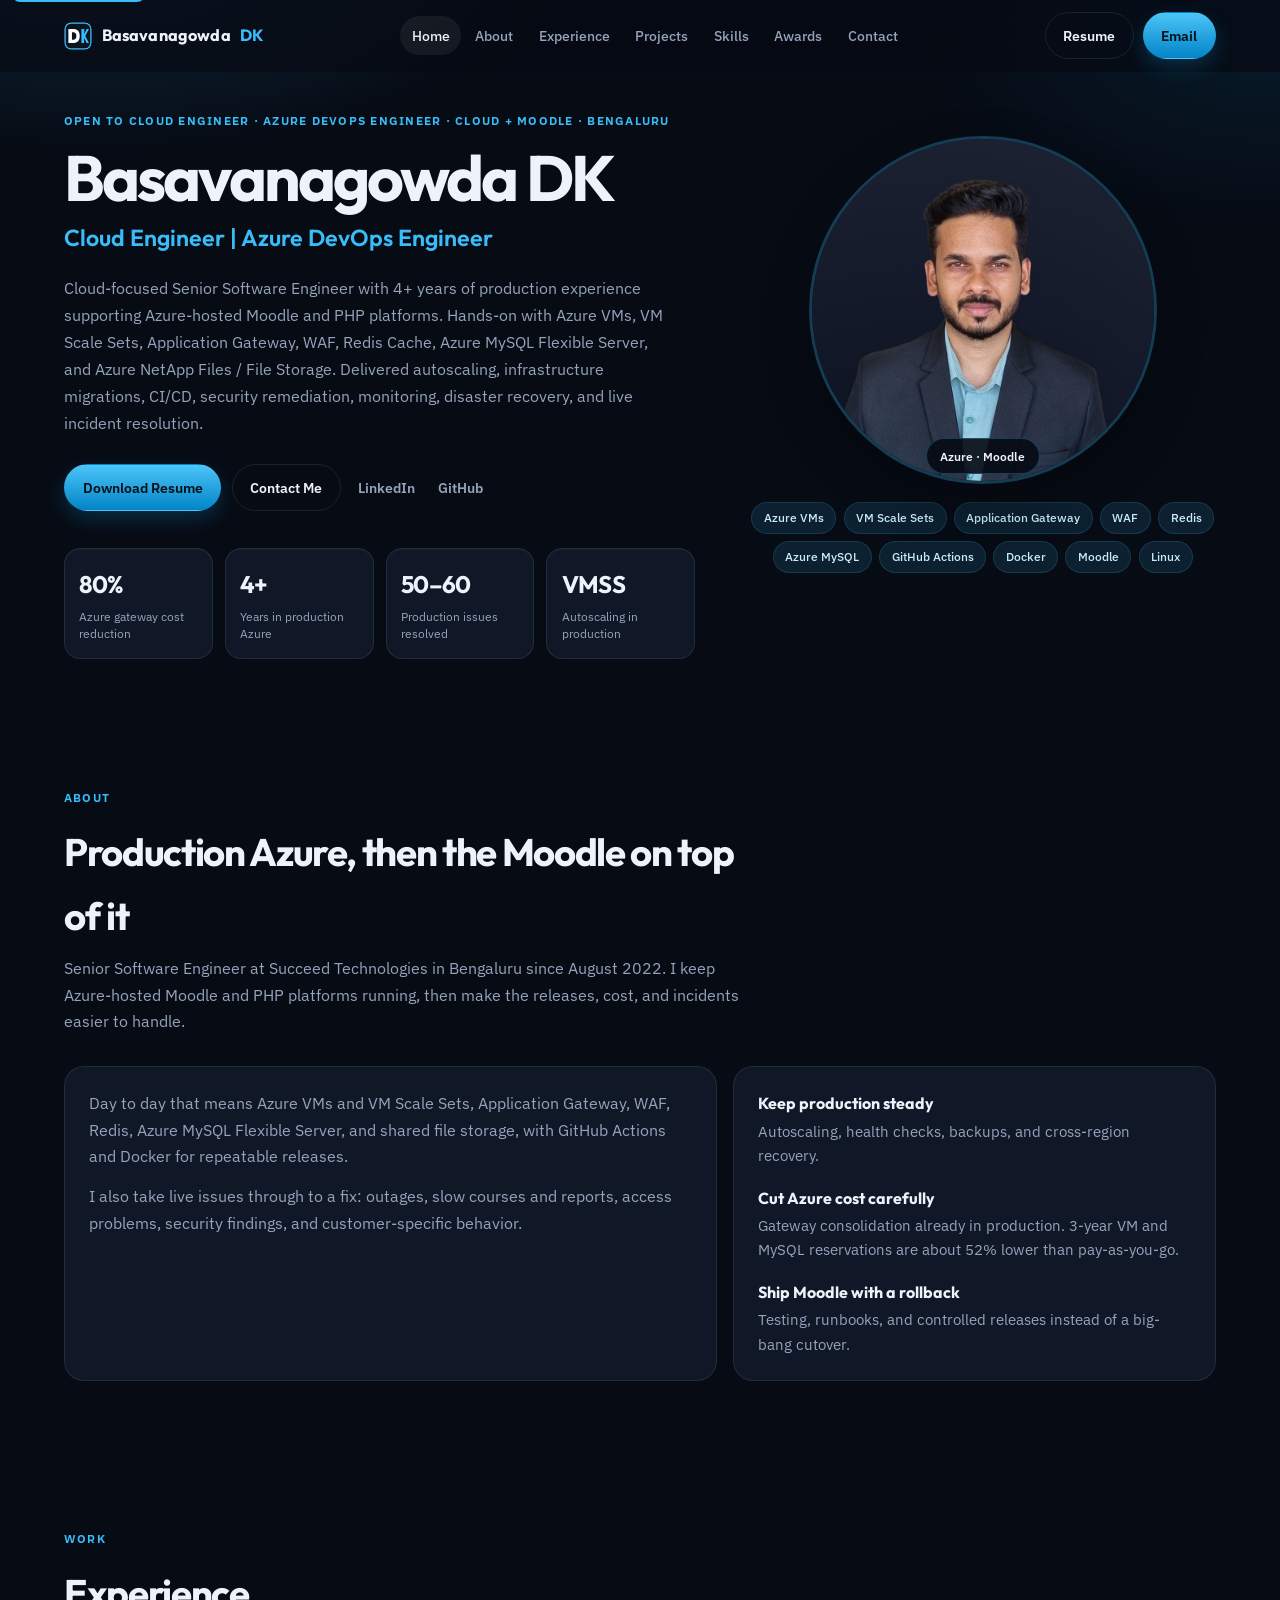
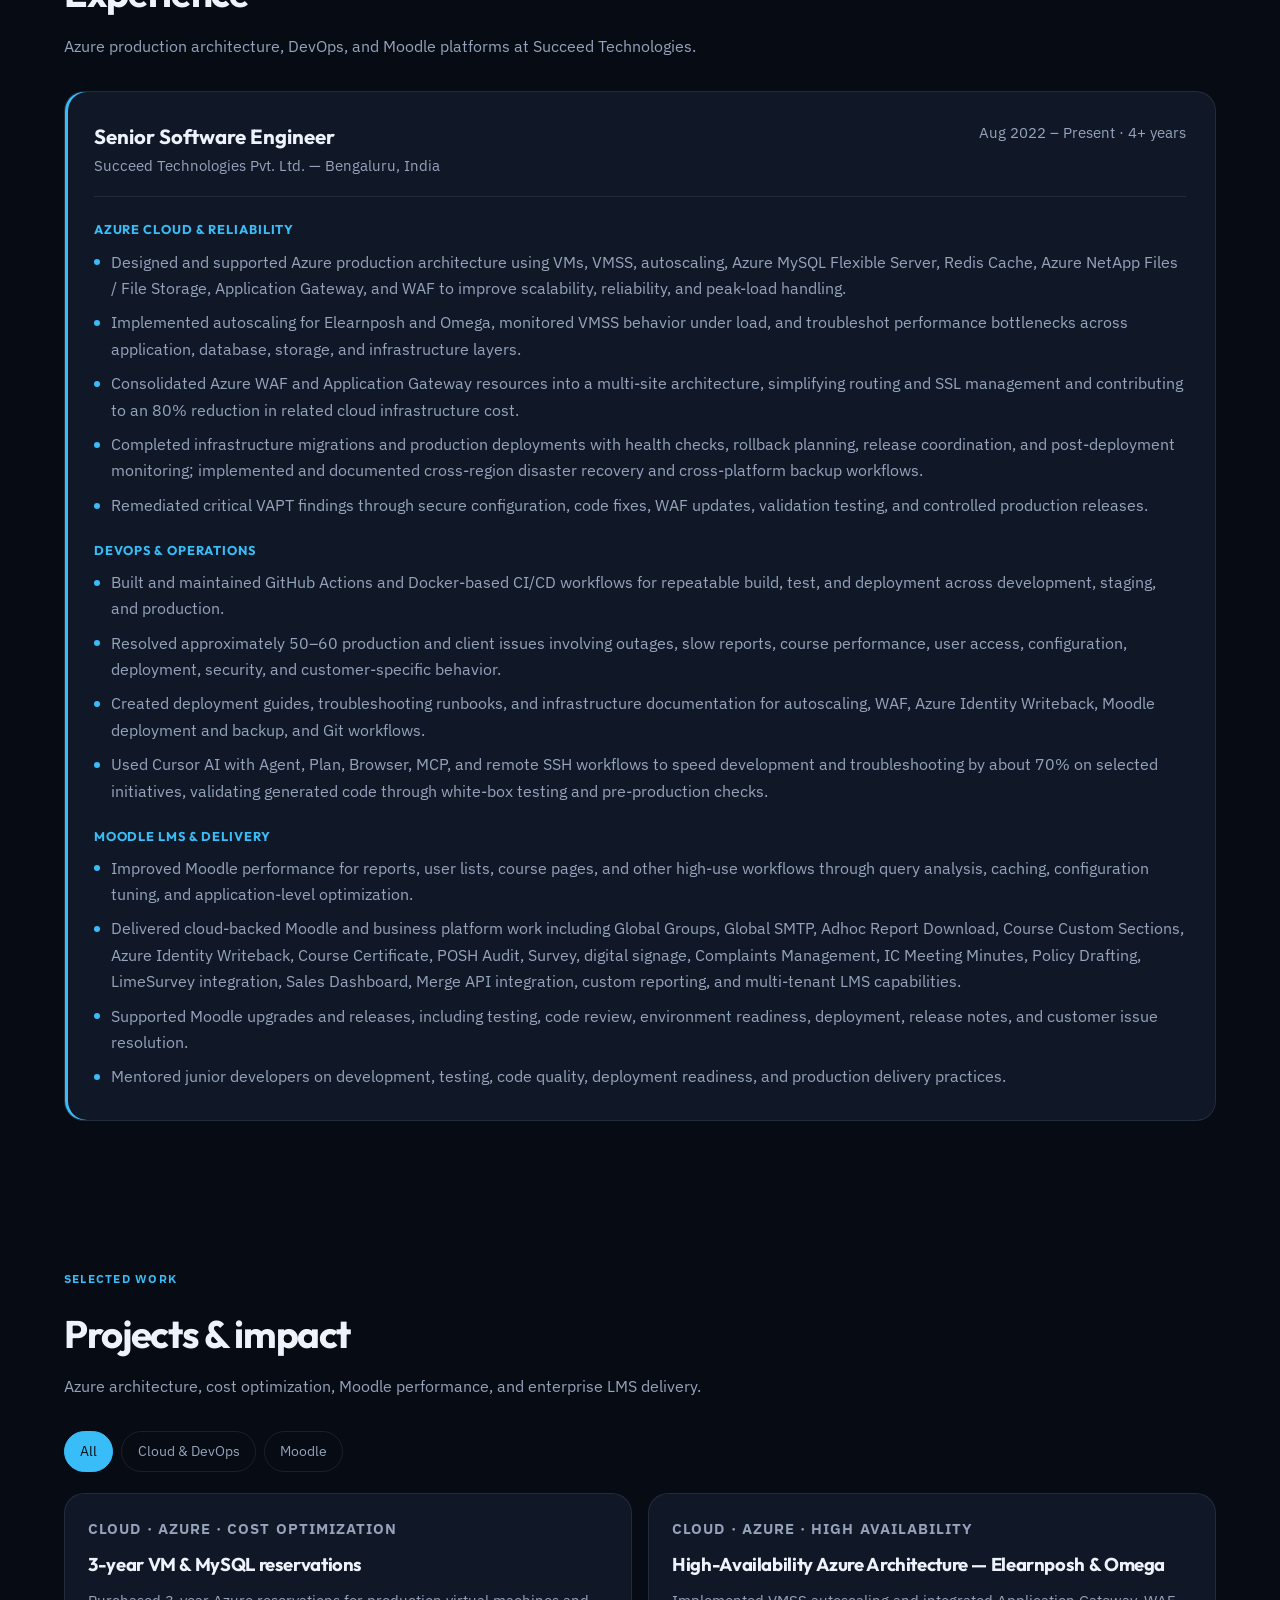
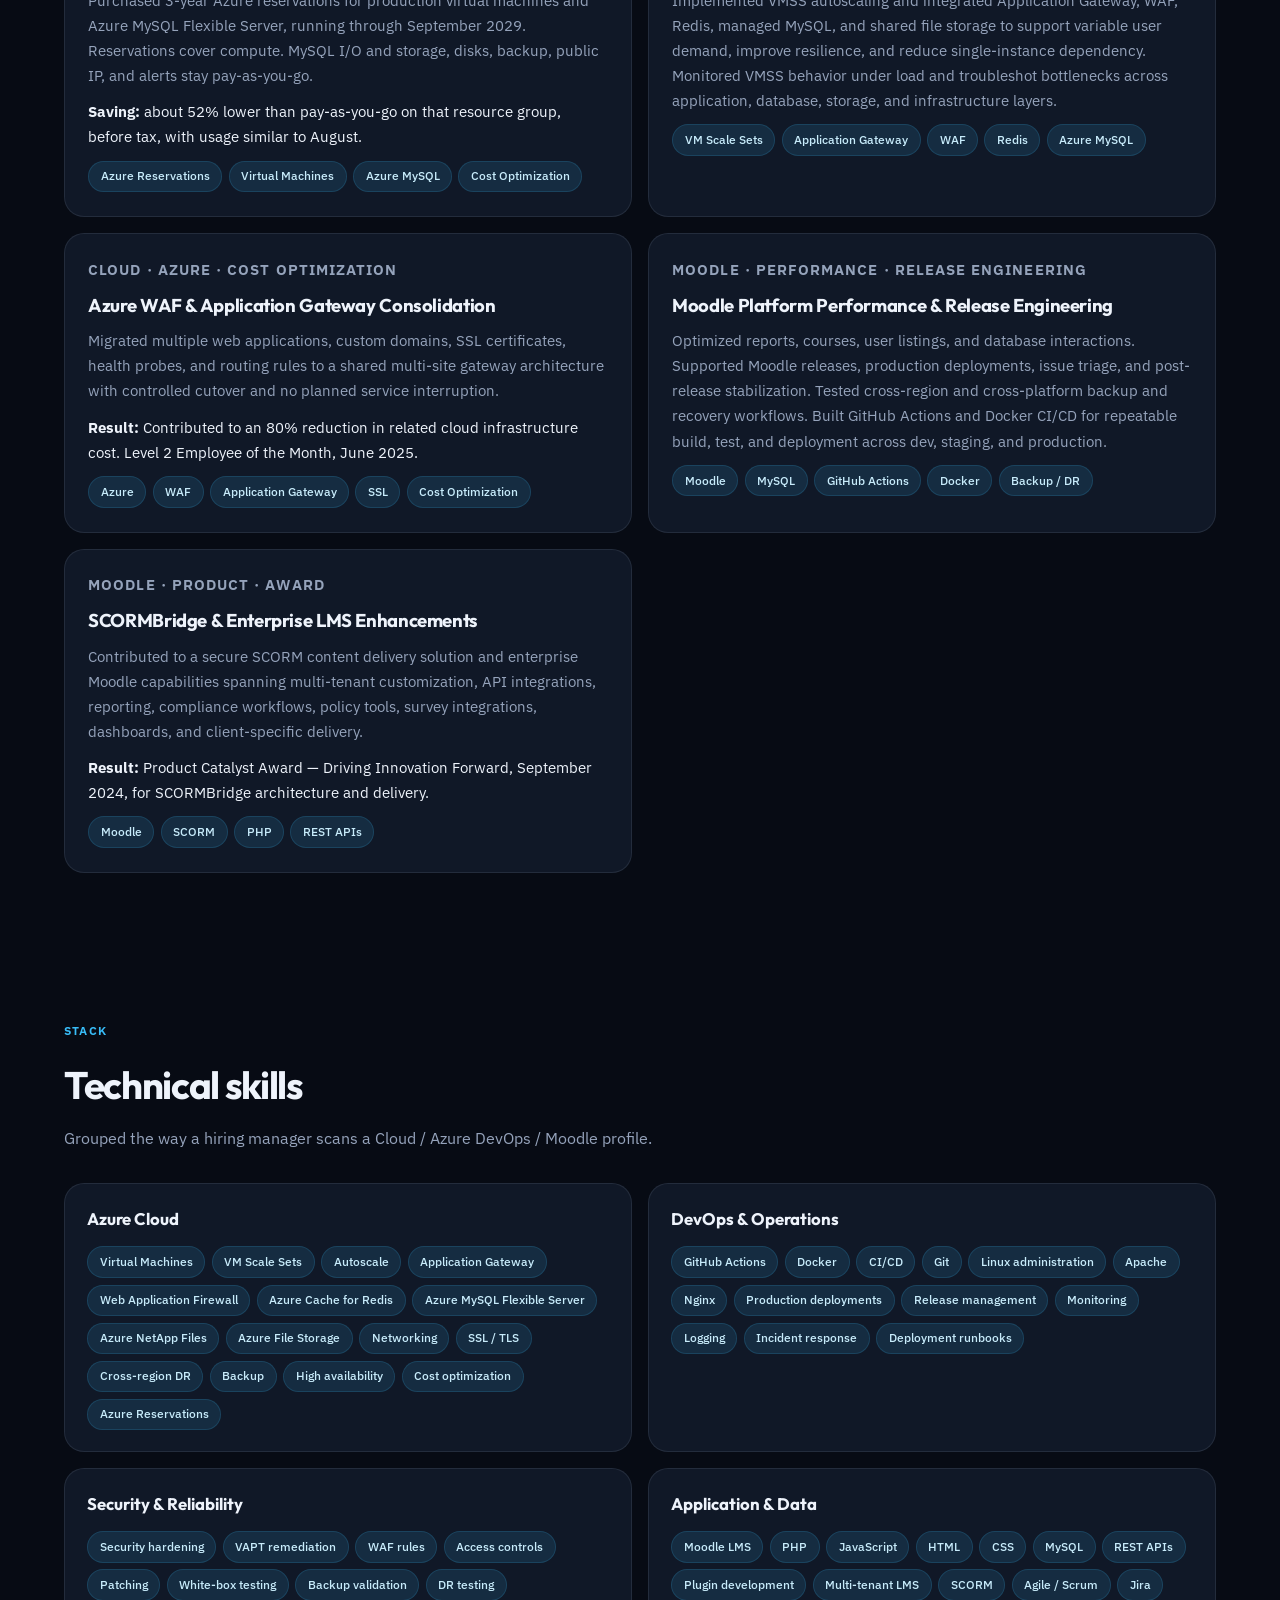
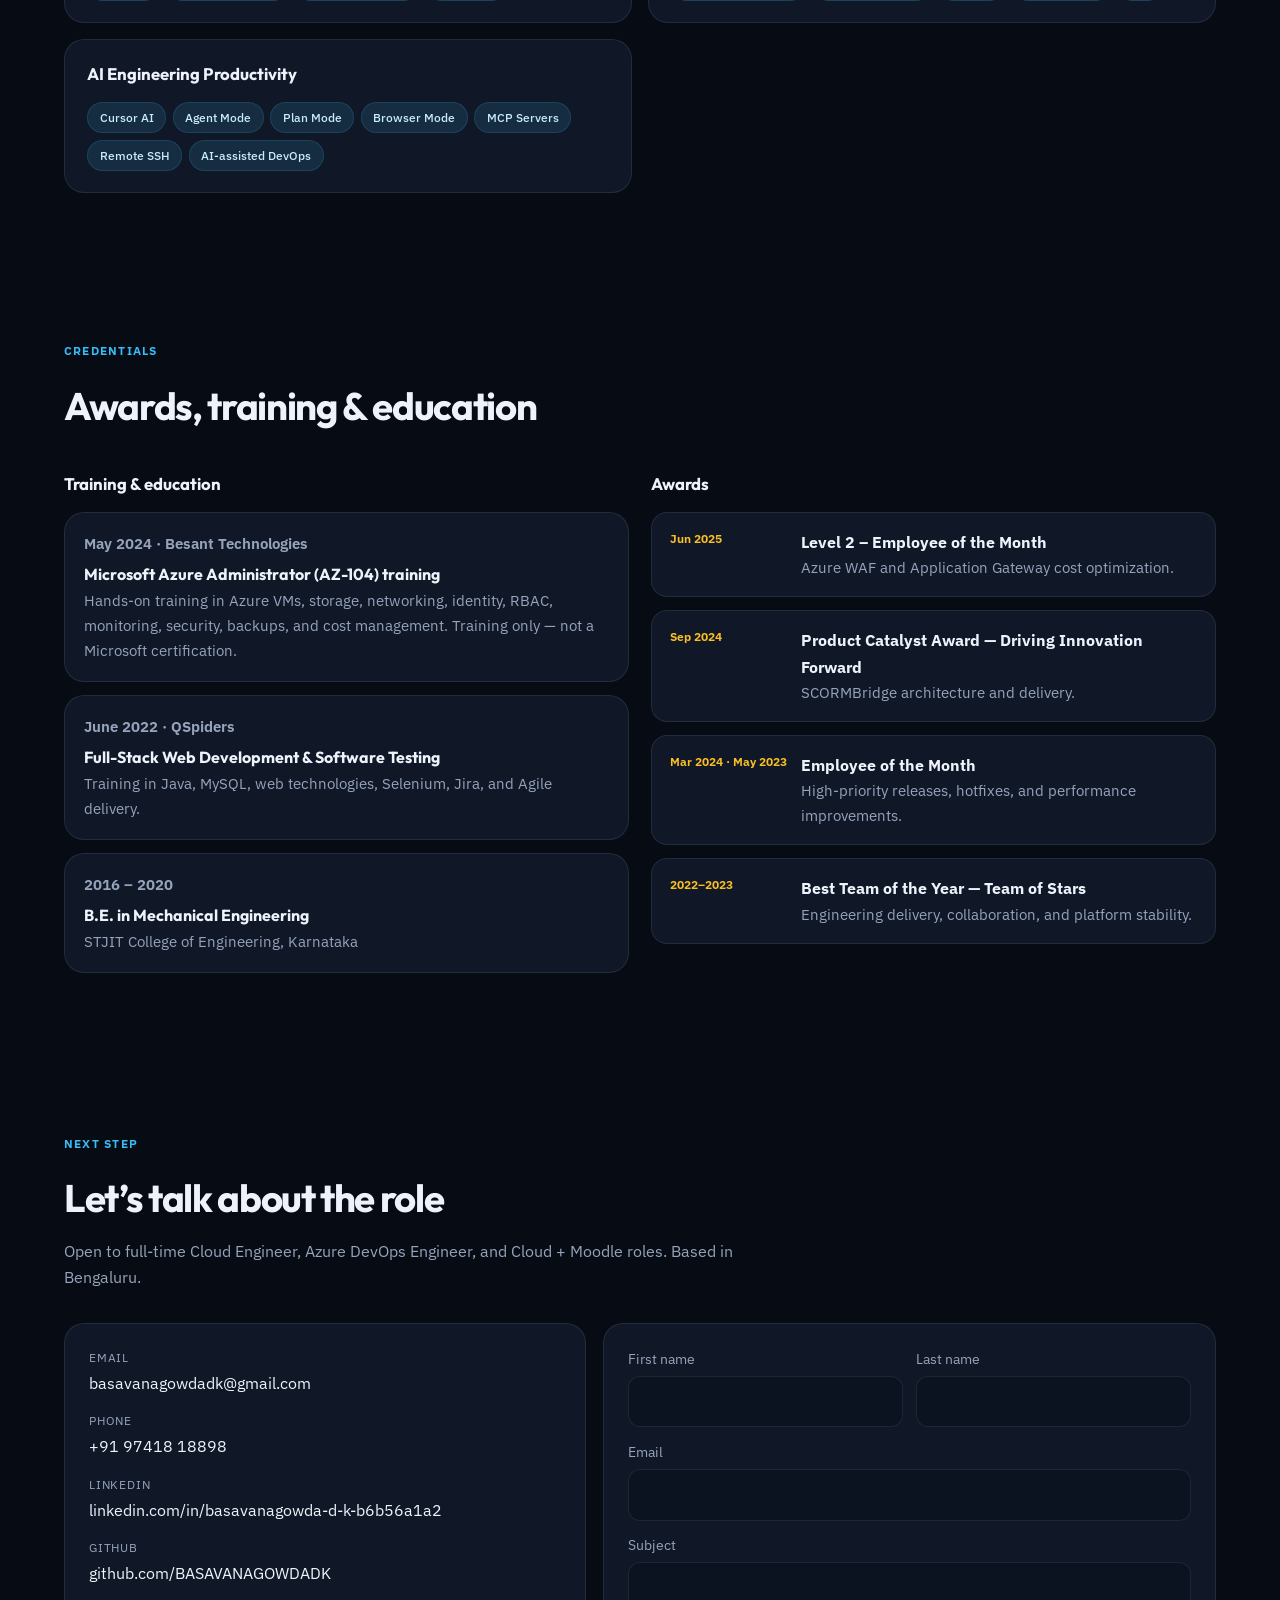
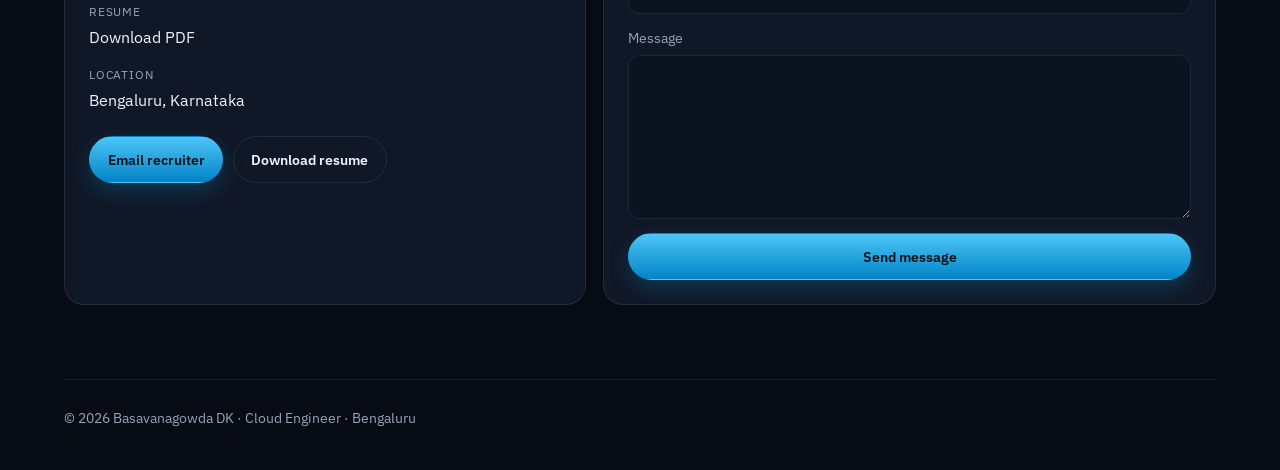
==== commit bf5bff23: "updated portfolio" ====
--- a/index.html
+++ b/index.html
@@ -1,696 +1,488 @@
-<!DOCTYPE html>
-<html lang="en">
-<head>
-    <meta charset="UTF-8">
-    <meta name="viewport" content="width=device-width, initial-scale=1.0">
-    <title>Basavanagowda D K || Portfolio website</title>
-    <link rel="icon" type="image/png" href="img/favicon.png">
-    <link rel="stylesheet" href="style.css">
-    <!-- boxicon css link -->
-    <link href='https://unpkg.com/boxicons@2.1.4/css/boxicons.min.css' rel='stylesheet'>
-    <!-- Link Swiper's CSS -->
-    <link rel="stylesheet" href="https://cdn.jsdelivr.net/npm/swiper@10/swiper-bundle.min.css" />
-
-    <script>
-        if (window.location.hostname.includes('github.io')) {
-          document.write('<base href="/Portfolio/">');
-        } else {
-          document.write('<base href="/">');
-        }
-    </script>
-
-</head>
-<body>
-    <div class="overlay"></div>
-    <header>
-        <a href="#" class="logo">
-            <span>G</span>owda
-        </a>
-        <ul class="navlist">
-            <li><a href="#home" class="active">Home</a></li>
-            <li><a href="#about">About</a></li>
-            <li><a href="#services">Services</a></li>
-            <li><a href="#portfolio">Portfolio</a></li>
-            <li><a href="#blog">Blog</a></li>
-            <li><a href="#contact">Contact</a></li>
-        </ul>
-        <div class="right-header">
-            <a href="https://api.whatsapp.com/send/?phone=9741818898&text&type=phone_number&app_absent=0" class="btn">Let's chat <i class='bx bx-message-dots' ></i></a>
-            <div class="menu-icon">
-                <div class="bar"></div>
-            </div>
-            <img src="img/favicon.png" alt="" style="height: 40px; display: flex; justify-content: center;">
-        </div>
-    </header>
-
-    <section class="home" id="home">
-        <div class="hero-info">
-            <h3>Welcome To my World</h3>
-            <h1>Hi I'm Basavanagowda</h1>
-
-            <div class="text-animate">
-                <h2>Senior Software Engineer</h2>
-            </div>
-
-            <p>Cloud-native engineer with 3+ years of experience building scalable Moodle LMS platforms, automating CI/CD workflows, and optimizing infrastructure on Azure & AWS. Awarded for innovation, cost reduction, and delivery velocity. I thrive at the intersection of clean code and resilient systems.</p>
-
-            <div class="btn-box">
-                <a href="mailto:basavanagowdadk@gmail.com" class="btn">Hire Me Now ! <i class='bx bx-right-arrow-alt' ></i></a>
-                <a href="https://drive.google.com/uc?export=download&id=10zbf5kDK9-Rex3izi6hGcO_l19ps5BTh" class="btn d-CV">Download CV <i class='bx bx-download'></i></a>
-            </div>
-
-            <div class="social-media">
-                <div class="bg-icon">
-                    <a href="https://www.instagram.com/gowda__since_1998?igsh=OG1lbDU0ZzNtemZn"><i class='bx bxl-instagram'></i></a>
-                    <span></span>
-                </div>
-
-                <div class="bg-icon">
-                    <a href="https://github.com/BASAVANAGOWDADK/"><i class='bx bxl-github'></i></a>
-                    <span></span>
-                </div>
-
-                <div class="bg-icon">
-                    <a href="https://x.com/BasavanagowdaDK?t=IQIoDvSJDneMhNdiiUb4kg&s=09"><i class='bx bxl-twitter'></i></a>
-                    <span></span>
-                </div>
-
-                <div class="bg-icon">
-                    <a href="https://www.linkedin.com/in/basavanagowda-d-k-b6b56a1a2/"><i class='bx bxl-linkedin'></i></a>
-                    <span></span>
-                </div>
-
-                <div class="bg-icon">
-                    <a href="https://api.whatsapp.com/send/?phone=9741818898&text&type=phone_number&app_absent=0"><i class='bx bxl-whatsapp'></i></a>
-                    <span></span>
-                </div>
-            </div>
-        </div>
-        <div class="img-hero">
-            <img src="img/hero.png" alt="">
-            <div class="rotate-text">
-                <div class="text">
-                    <p>I'm a Full Stack Developer And I'm Cloud DevOps Engineer</p>
-                </div>
-                <span><i></i></span>
-            </div>
-        </div>
-    </section>
-
-    <section class="about" id="about">
-        <div class="about-img">
-            <img src="img/aboutMe.png" alt="Profile image" class="aboutHero">
-            <div class="showcase-ring">
-                <img src="shapes/ring.png" class="ring">
-                <img src="shapes/circle.png" class="circle">
-            </div>
-        </div>
-        <div class="about-content">
-            <h2 class="heading">About Me</h2>
-            <h3>Cloud-Native Full Stack Developer | 3+ Years in LMS, DevOps & Automation</h3>
-            <p>I’m a Full Stack Developer and Cloud DevOps Engineer with 3+ years of experience designing scalable Moodle LMS platforms, automating CI/CD pipelines, and optimizing cloud infrastructure on Azure and AWS. My work focuses on enhancing performance, security, and cost-efficiency across enterprise eLearning systems. I bring a cross-functional mindset to every project, balancing backend logic with user-centric frontend design.</p>
-            <div class="about-btn">
-                <button class="active">Main Skills</button>
-                <button>Awards</button>
-                <button>Education</button>
-            </div>
-            <div class="content-btn">
-                <!-- Skills Section -->
-                <div class="content">
-                    <div class="text-box">
-                        <p>Backend Development</p>
-                        <span>PHP, Java, Moodle Plugin Dev, API Integration</span>
-                    </div>
-                    <div class="text-box">
-                        <p>Frontend Development</p>
-                        <span>HTML5, CSS3, JavaScript (ES6+), jQuery, Bootstrap</span>
-                    </div>
-                    <div class="text-box">
-                        <p>Cloud & DevOps</p>
-                        <span>Azure (AZ-104), AWS (EC2, S3), Docker, Jenkins, Terraform, Nginx, Apache</span>
-                    </div>
-                    <div class="text-box">
-                        <p>CI/CD & Monitoring</p>
-                        <span>GitHub Actions, Bitbucket Pipelines, Azure Monitor, Prometheus, Grafana, ELK Stack</span>
-                    </div>
-                    <div class="text-box">
-                        <p>Version Control</p>
-                        <span>Git, GitHub, Bitbucket</span>
-                    </div>
-                    <div class="text-box">
-                        <p>Database</p>
-                        <span>MySQL, PostgreSQL</span>
-                    </div>
-                    <div class="text-box">
-                        <p>Project Management</p>
-                        <span>Agile/Scrum, JIRA, Confluence</span>
-                    </div>
-                </div>
-    
-                <!-- Awards Section -->
-                <div class="content">
-                    <div class="text-box">
-                        <p>🌟 Level 2 – Employee of the Month (June 2025)</p>
-                        <span>Awarded for reducing Azure Application Gateway & WAF costs by 80% via strategic consolidation and zero-downtime migration.</span>
-                    </div>
-                    <div class="text-box">
-                        <p>🏆 Product Catalyst Award (Sep 2024)</p>
-                        <span>Recognized for leading SCORMBridge, an award-winning SCORM content delivery platform integrated into Moodle.</span>
-                    </div>
-                    <div class="text-box">
-                        <p>🎯 Employee of the Month (Mar 2024 & May 2023)</p>
-                        <span>Honored for rapid deployment of critical features and infrastructure stability during major LMS rollouts.</span>
-                    </div>
-                    <div class="text-box">
-                        <p>👥 Best Team of the Year (2022–2023)</p>
-                        <span>Recognized as part of the highest-impact engineering team for cross-functional delivery and platform resilience.</span>
-                    </div>
-                </div>
-    
-                <!-- Education Section -->
-                <div class="content">
-                    <div class="text-box">
-                        <p>🎓 Certifications</p>
-                        <span>Azure Administrator – AZ-104 (Issued May 2024)<br> AWS Solutions Architect – MicroDegree (Issued Apr 2025)<br> Full-Stack & Testing – QSpiders (Issued Jun 2022)</span>
-                    </div>
-                    <div class="text-box">
-                        <p>💼 Work Experience</p>
-                        <span>Senior Software Engineer – Succeed Technologies Pvt. Ltd. (Aug 2022–Present)<br> Focus: Moodle LMS, DevOps automation, and performance optimization.</span>
-                    </div>
-                    <div class="text-box">
-                        <p>🎓 Bachelor of Engineering – Mechanical</p>
-                        <span>STJIT College of Engineering, Karnataka (2016–2020)<br> CGPA: 6.9</span>
-                    </div>
-                </div>
-            </div>
-            <div class="cvContent">
-                <a href="https://drive.google.com/uc?export=download&id=10zbf5kDK9-Rex3izi6hGcO_l19ps5BTh" class="btn d-CV" target="_blank">📄 View My Resume <i class='bx bx-download'></i></a>
-            </div>
-        </div>
-    </section>
-
-    <section class="services" id="services">
-        <div class="main-text">
-            <h2 class="heading">My Services</h2>
-            <span>What I can do for you</span>
-        </div>
-
-        <div class="allServices">
-            <div class="servicesItem">
-                <div class="icon-services">
-                    <i class='bx bx-cloud'></i>
-                    <span></span>
-                </div>
-                <h3>Cloud Engineering & Cost Optimization</h3>
-                <p>Expert in architecting secure, scalable, and cost-efficient cloud systems on Azure and AWS. Reduced infra costs by up to 80% through intelligent consolidation and automation using Terraform, Azure WAF, and monitoring tools.</p>
-            </div>
-    
-            <div class="servicesItem">
-                <div class="icon-services">
-                    <i class='bx bx-code-alt'></i>
-                    <span></span>
-                </div>
-                <h3>Full Stack Development</h3>
-                <p>Delivering robust web applications with PHP, JavaScript (ES6+), Node.js, and MySQL. Specialized in building custom Moodle-based LMS platforms with SCORM integration, dynamic reports, and scalable multi-tenant capabilities.</p>
-            </div>
-    
-            <div class="servicesItem">
-                <div class="icon-services">
-                    <i class='bx bx-desktop'></i>
-                    <span></span>
-                </div>
-                <h3>UI / UX Optimization</h3>
-                <p>Designing user-first experiences with clean UI, functional flows, and accessibility in mind. Improved LMS user satisfaction by refining visual hierarchy and optimizing navigation structures across web applications.</p>
-            </div>
-    
-            <div class="servicesItem">
-                <div class="icon-services">
-                    <i class='bx bx-git-branch'></i>
-                    <span></span>
-                </div>
-                <h3>DevOps Automation</h3>
-                <p>Building CI/CD pipelines with Jenkins, GitHub Actions, and Docker to speed up deployments by 60%+. Managing infra-as-code with Terraform and ensuring zero-downtime rollouts with robust monitoring via Azure Monitor & ELK.</p>
-            </div>
-    
-            <div class="servicesItem">
-                <div class="icon-services">
-                    <i class='bx bx-task'></i>
-                    <span></span>
-                </div>
-                <h3>Agile Project Execution</h3>
-                <p>Ensuring consistent delivery of high-quality software using Agile, Scrum, and JIRA. Experienced in leading cross-functional sprints and managing project lifecycles from planning to deployment in startup-like velocity.</p>
-            </div>
-        </div>
-    
-        <div class="proposal">
-            <div class="text-box">
-                <span>Let’s Build Something Exceptional</span>
-                <h3>Have a Project in Mind?</h3>
-                <a href="#contact" class="btn">Contact Me</a>
-            </div>
-            <img src="img/support.png" class="first">
-        </div>
-    
-        <div class="showcase">
-            <img src="shapes/ring.png" class="ring">
-            <img src="shapes/circle.png" class="circle">
-            <img src="shapes/circle.png" class="circle2">
-            <img src="shapes/circle.png" class="circle3">
-            <img src="shapes/half-ring.png" class="half-ring">
-        </div>
-    </section>
-
-    <section class="portfolio" id="portfolio">
-        <div class="main-text">
-            <h2 class="heading">Portfolio</h2>
-            <span>What I have done</span>
-        </div>
-        <div class="fillter-buttons">
-            <button class="button mixitup-control-active" data-filter="all">All Work</button>
-            <button class="button" data-filter=".cloud">Cloud</button>
-            <button class="button" data-filter=".devops">DevOps</button>
-            <button class="button" data-filter=".web">Web Development</button>
-            <button class="button" data-filter=".api">API</button>
-            <button class="button" data-filter=".product">Product</button>
-        </div>
-    
-        <div class="portfolio-gallery">
-
-            <div class="portfolio-box mix cloud devops">
-                <div class="portfolio-content">
-                    <h3>Java CI/CD Pipeline (AWS)</h3>
-                    <p>Built automated CI/CD pipeline using Jenkins, GitHub Actions, Docker, and Trivy. Deployed on AWS EC2 with DockerHub image management.</p>
-                    <a href="https://github.com/BASAVANAGOWDADK/java-ci-cd-pipeline" class="readMore" target="_blank">View on GitHub</a>
-                </div>
-            </div>
-    
-            <div class="portfolio-box mix web">
-                <div class="portfolio-content">
-                    <h3>Moodle LMS Upgrade</h3>
-                    <p>Upgraded Moodle from v4.5 to v5.0—enhancing backend performance, security, and UI/UX. Fixed plugin compatibility issues and improved system responsiveness.</p>
-                </div>
-            </div>
-    
-            <div class="portfolio-box mix cloud devops">
-                <div class="portfolio-content">
-                    <h3>Azure WAF & Gateway Optimization</h3>
-                    <p>Cut cloud cost by 80% by consolidating Azure WAF & Gateway setups. Enabled zero-downtime migration, failover, and enhanced routing architecture.</p>
-                </div>
-            </div>
-    
-            <div class="portfolio-box mix web">
-                <div class="portfolio-content">
-                    <h3>Moodle LMS Customization</h3>
-                    <p>Built multi-tenant Moodle with custom plugins, SCORM integration, dynamic reporting, and branded themes. Focused on enterprise-grade UX.</p>
-                </div>
-                <div class="portfolio-img">
-                    <img src="img/portfolio/lms.jpg" alt="LMS Customization">
-                </div>
-            </div>
-    
-            <div class="portfolio-box mix web">
-                <div class="portfolio-content">
-                    <h3>Complaints Management System</h3>
-                    <p>Developed a secure POSH platform with 2FA, interview scheduling, and tracking modules. Ensured data confidentiality and compliance alignment.</p>
-                </div>
-                <div class="portfolio-img">
-                    <img src="img/portfolio/cms.jpg" alt="Complaints System">
-                </div>
-            </div>
-    
-            <div class="portfolio-box mix web">
-                <div class="portfolio-content">
-                    <h3>Policy Drafting Tool</h3>
-                    <p>Built dynamic chatbot-driven tool for automated policy creation using admin-configured question trees. Reduced manual drafting errors.</p>
-                </div>
-                <div class="portfolio-img">
-                    <img src="img/portfolio/pdt.jpg" alt="Policy Tool">
-                </div>
-            </div>
-    
-            <div class="portfolio-box mix product">
-                <div class="portfolio-content">
-                    <h3>SCORMBridge (Award-Winning)</h3>
-                    <p>Engineered SCORMBridge for secure, scalable SCORM content delivery on Moodle. Recognized with Product Catalyst Award for innovation.</p>
-                </div>
-                <div class="portfolio-img">
-                    <img src="img/portfolio/sb.jpg" alt="SCORMBridge">
-                </div>
-            </div>
-    
-            <div class="portfolio-box mix web">
-                <div class="portfolio-content">
-                    <h3>IC Meeting Register</h3>
-                    <p>Designed platform to log internal committee meetings with trackable action items for audit readiness and governance.</p>
-                </div>
-                <div class="portfolio-img">
-                    <img src="img/portfolio/im.jpg" alt="IC Register">
-                </div>
-            </div>
-    
-            <div class="portfolio-box mix web">
-                <div class="portfolio-content">
-                    <h3>Microlearning Platform</h3>
-                    <p>Created a mobile-first platform delivering bite-sized learning. Increased engagement and knowledge retention in internal training programs.</p>
-                </div>
-                <div class="portfolio-img">
-                    <img src="img/portfolio/ml.png" alt="Microlearning">
-                </div>
-            </div>
-    
-            <div class="portfolio-box mix web">
-                <div class="portfolio-content">
-                    <h3>Sales Dashboard</h3>
-                    <p>Developed central dashboard for licensing, lead tracking, and reporting. Enabled real-time insights for leadership.</p>
-                </div>
-            </div>
-    
-            <div class="portfolio-box mix api">
-                <div class="portfolio-content">
-                    <h3>Merge API Integration</h3>
-                    <p>Integrated Merge API to unify and standardize third-party services into a single backend—accelerated delivery and reduced integration cost.</p>
-                </div>
-            </div>
-    
-            <div class="portfolio-box mix api">
-                <div class="portfolio-content">
-                    <h3>LimeSurvey–Moodle Sync</h3>
-                    <p>Connected LimeSurvey to Moodle LMS for automated survey distribution and analytics integration. Enhanced learner feedback loop.</p>
-                </div>
-            </div>
-    
-        </div>
-    </section>
-
-    <section class="testimonial-section">
-        <div class="main-text">
-            <h2 class="heading">What Clients Say</h2>
-            <span class="subheading">Ratings and Reviews</span>
-        </div>
-
-        <div class="testimonial-card">
-            <div class="testimonial-image">
-            <img src="img/rateings/image(1).jpg" alt="" />
-            </div>
-            <div class="testimonial-content">
-                <p class="testimonial-text">
-                    Basava has done an excellent job with helping us to install and configure a Moodle learning management system on a remote virtual private server. He was prompt and very clear in his communications and a pleasure to work with. Our Moodle installation is working very well and we are very happy with it. When we have additional work in the future, we will definitely rehire him.
-                </p>
-                <div class="rating">⭐⭐⭐⭐⭐</div>
-                <p class="client-name">– Upwork Client</p>
-                <a class="upwork-link" href="https://www.upwork.com/freelancers/~01146fbaf6de14f37f?mp_source=share" target="_blank">
-                    <i class='bx bxl-upwork'></i>
-                    <span>View Verified Upwork Profile</span>
-                </a>
-            </div>
-        </div>
-    </section>
-
-    <section class="blog" id="blog">
-        <div class="main-text">
-            <h2 class="heading">Blog</h2>
-            <span>Latest News & Insights</span>
-        </div>
-    
-        <div class="blog-box swiper mySwiper">
-            <div class="cards swiper-wrapper">
-    
-                <div class="card swiper-slide">
-                    <div class="card-top">
-                        <img src="img/blog/image (6).jpg" alt="Best Team of the Year Award">
-                    </div>
-                    <div class="card-info">
-                        <h2>Best Team of the Year 2023</h2>
-                        <span class="date">April 1, 2023</span>
-                        <p class="excerpt">
-                            Our engineering team earned the prestigious Team of Stars Award for outstanding performance, cross-functional collaboration, and delivery of stable enterprise eLearning solutions throughout 2022–2023.
-                        </p>
-                    </div>
-                </div>
-    
-                <div class="card swiper-slide">
-                    <div class="card-top">
-                        <img src="img/blog/image (1).jpg" alt="Product Catalyst Award">
-                    </div>
-                    <div class="card-info">
-                        <h2>Product Catalyst Award</h2>
-                        <span class="date">September 12, 2024</span>
-                        <p class="excerpt">
-                            Honored with the Product Catalyst Award for leading the architecture and delivery of SCORMBridge—an innovative SCORM content solution integrated into Moodle LMS, enhancing learning security and scale.
-                        </p>
-                    </div>
-                </div>
-
-                <div class="card swiper-slide">
-                    <div class="card-top">
-                        <img src="img/blog/image (2).jpg" alt="Product Catalyst Award">
-                    </div>
-                    <div class="card-info">
-                        <h2>Product Catalyst Award</h2>
-                        <span class="date">September 12, 2024</span>
-                        <p class="excerpt">
-                            Honored with the Product Catalyst Award for leading the architecture and delivery of SCORMBridge—an innovative SCORM content solution integrated into Moodle LMS, enhancing learning security and scale.
-                        </p>
-                    </div>
-                </div>
-
-                <div class="card swiper-slide">
-                    <div class="card-top">
-                        <img src="img/blog/image (3).jpg" alt="Product Catalyst Award">
-                    </div>
-                    <div class="card-info">
-                        <h2>Product Catalyst Award</h2>
-                        <span class="date">September 12, 2024</span>
-                        <p class="excerpt">
-                            Honored with the Product Catalyst Award for leading the architecture and delivery of SCORMBridge—an innovative SCORM content solution integrated into Moodle LMS, enhancing learning security and scale.
-                        </p>
-                    </div>
-                </div>
-
-                <div class="card swiper-slide">
-                    <div class="card-top">
-                        <img src="img/blog/image (4).jpg" alt="Product Catalyst Award">
-                    </div>
-                    <div class="card-info">
-                        <h2>Product Catalyst Award</h2>
-                        <span class="date">September 12, 2024</span>
-                        <p class="excerpt">
-                            Honored with the Product Catalyst Award for leading the architecture and delivery of SCORMBridge—an innovative SCORM content solution integrated into Moodle LMS, enhancing learning security and scale.
-                        </p>
-                    </div>
-                </div>
-                
-                <div class="card swiper-slide">
-                    <div class="card-top">
-                        <img src="img/blog/image (5).jpg" alt="Product Catalyst Award">
-                    </div>
-                    <div class="card-info">
-                        <h2>Product Catalyst Award</h2>
-                        <span class="date">September 12, 2024</span>
-                        <p class="excerpt">
-                            Honored with the Product Catalyst Award for leading the architecture and delivery of SCORMBridge—an innovative SCORM content solution integrated into Moodle LMS, enhancing learning security and scale.
-                        </p>
-                    </div>
-                </div>
-    
-            </div>
-        </div>
-    
-        <div class="swiper-pagination"></div>
-    
-        <div class="showcase">
-            <img src="shapes/ring.png" class="ring">
-            <img src="shapes/second-circle.png" class="second-circle">
-            <img src="shapes/circle.png" class="circle">
-            <img src="shapes/half-ring.png" class="half-ring">
-        </div>
-    </section>
-
-    <section class="down-box" id="contact">
-        <div class="contactSkills">
-            <div class="contact-info">
-                <div class="main-text">
-                    <h2 class="heading">Contact Me</h2>
-                    <span>get in touch with me</span>
-                </div>
-                <form action="https://docs.google.com/forms/d/e/1FAIpQLSf164wydz_07NCA3fFdBNNHNQ-cetPMR7W7tod_pbYiqP765g/formResponse" method="POST" target="_self">
-                    <div class="input-box">
-                        <input type="text" name="entry.2064029675" placeholder="First Name" required>
-                        <input type="text" name="entry.442998778" placeholder="Last Name" required>
-                    </div>
-                    <input type="email" name="entry.1565533050" placeholder="Email" required>
-                    <input type="text" name="entry.2017698755" placeholder="Subject" required>
-                    <textarea name="entry.1711553480" placeholder="Message" cols="30" rows="10" required></textarea>
-                    <div class="formBtn">
-                        <button type="submit" class="btn">Send Message</button>
-                    </div>
-                </form>
-            </div>
-            <div class="skills">
-                <div class="container">
-                    <div class="skillBox">
-                        <div class="main-text">
-                            <h2 class="heading">My Skills</h2>
-                            <span>Let Me Help you</span>
-                        </div>
-                        <div class="skill-wrap">
-                            <div class="skill">
-                                <div class="outer-circle">
-                                    <div class="inner-circle">
-                                        <svg xmlns="http://www.w3.org/2000/svg" version="1.1" width="180px" height="180px">
-                                            <defs>
-                                                <linearGradient id="GradientColor">
-                                                <stop offset="0%" stop-color="#e91e63" />
-                                                <stop offset="100%" stop-color="#673ab7" />
-                                                </linearGradient>
-                                            </defs>
-                                                <circle cx="85" cy="85" r="75" stroke-linecap="round" />
-                                       </svg>
-                                       <h2 class="counter">
-                                        <span data-target="85">0</span>%
-                                       </h2>
-                                    </div>
-                                </div>
-                                <div class="sk-title">
-                                    Backend Development
-                                </div>
-                            </div>
-
-                            <div class="skill">
-                                <div class="outer-circle">
-                                    <div class="inner-circle">
-                                        <svg xmlns="http://www.w3.org/2000/svg" version="1.1" width="180px" height="180px">
-                                            <defs>
-                                                <linearGradient id="GradientColor">
-                                                <stop offset="0%" stop-color="#e91e63" />
-                                                <stop offset="100%" stop-color="#673ab7" />
-                                                </linearGradient>
-                                            </defs>
-                                                <circle cx="85" cy="85" r="75" stroke-linecap="round" />
-                                       </svg>
-                                       <h2 class="counter">
-                                        <span data-target="65">0</span>%
-                                       </h2>
-                                    </div>
-                                </div>
-                                <div class="sk-title">
-                                    Frontend Development
-                                </div>
-                            </div>
-
-
-                            <div class="skill">
-                                <div class="outer-circle">
-                                    <div class="inner-circle">
-                                        <svg xmlns="http://www.w3.org/2000/svg" version="1.1" width="180px" height="180px">
-                                            <defs>
-                                                <linearGradient id="GradientColor">
-                                                <stop offset="0%" stop-color="#e91e63" />
-                                                <stop offset="100%" stop-color="#673ab7" />
-                                                </linearGradient>
-                                            </defs>
-                                                <circle cx="85" cy="85" r="75" stroke-linecap="round" />
-                                       </svg>
-                                       <h2 class="counter">
-                                        <span data-target="75">0</span>%
-                                       </h2>
-                                    </div>
-                                </div>
-                                <div class="sk-title">
-                                    Cloud & DevOps
-                                </div>
-                            </div>
-
-
-                            <div class="skill">
-                                <div class="outer-circle">
-                                    <div class="inner-circle">
-                                        <svg xmlns="http://www.w3.org/2000/svg" version="1.1" width="180px" height="180px">
-                                            <defs>
-                                                <linearGradient id="GradientColor">
-                                                <stop offset="0%" stop-color="#e91e63" />
-                                                <stop offset="100%" stop-color="#673ab7" />
-                                                </linearGradient>
-                                            </defs>
-                                                <circle cx="85" cy="85" r="75" stroke-linecap="round" />
-                                       </svg>
-                                       <h2 class="counter">
-                                        <span data-target="70">0</span>%
-                                       </h2>
-                                    </div>
-                                </div>
-                                <div class="sk-title">
-                                    Version Control
-                                </div>
-                            </div>
-
-                            <div class="skill">
-                                <div class="outer-circle">
-                                    <div class="inner-circle">
-                                        <svg xmlns="http://www.w3.org/2000/svg" version="1.1" width="180px" height="180px">
-                                            <defs>
-                                                <linearGradient id="GradientColor">
-                                                <stop offset="0%" stop-color="#e91e63" />
-                                                <stop offset="100%" stop-color="#673ab7" />
-                                                </linearGradient>
-                                            </defs>
-                                                <circle cx="85" cy="85" r="75" stroke-linecap="round" />
-                                       </svg>
-                                       <h2 class="counter">
-                                        <span data-target="85">0</span>%
-                                       </h2>
-                                    </div>
-                                </div>
-                                <div class="sk-title">
-                                    Database
-                                </div>
-                            </div>
-
-                            <div class="skill">
-                                <div class="outer-circle">
-                                    <div class="inner-circle">
-                                        <svg xmlns="http://www.w3.org/2000/svg" version="1.1" width="180px" height="180px">
-                                            <defs>
-                                                <linearGradient id="GradientColor">
-                                                <stop offset="0%" stop-color="#e91e63" />
-                                                <stop offset="100%" stop-color="#673ab7" />
-                                                </linearGradient>
-                                            </defs>
-                                                <circle cx="85" cy="85" r="75" stroke-linecap="round" />
-                                       </svg>
-                                       <h2 class="counter">
-                                        <span data-target="65">0</span>%
-                                       </h2>
-                                    </div>
-                                </div>
-                                <div class="sk-title">
-                                    Project Management & Methodologies
-                                </div>
-                            </div>
-                        </div>
-                    </div>
-                </div>
-            </div>
-        </div>
-    </section>
-
-    <footer>
-        <p>Copyright © 2024 by <span>Basavanagowda D K</span> || All Right Reservd.</p>
-    </footer>
-
-    <div id="progress">
-        <span id="progress-value">
-            <i class='bx bxs-chevrons-up' ></i>
-        </span>
-    </div>
-
-    <!-- scroll reveal  -->
-    <script src="https://unpkg.com/scrollreveal"></script>
-    <!-- Swiper JS -->
-     <script src="https://cdn.jsdelivr.net/npm/swiper@10/swiper-bundle.min.js"></script>
-    <!-- mixitup cdn js -->
-    <script src="https://cdnjs.cloudflare.com/ajax/libs/mixitup/3.3.1/mixitup.min.js"></script>
-    <script src="script.js"></script>
-    <script src="https://cdn.emailjs.com/dist/email.min.js"></script>
-</body>
-</html>
+<!DOCTYPE html>
+<html lang="en">
+<head>
+    <meta charset="UTF-8">
+    <meta name="viewport" content="width=device-width, initial-scale=1.0">
+    <title>Basavanagowda DK | Cloud Engineer | Azure DevOps · Moodle</title>
+    <meta name="description" content="Cloud Engineer in Bengaluru with 4+ years supporting Azure-hosted Moodle and PHP platforms. VM Scale Sets, Application Gateway, WAF, CI/CD. Reduced related Azure costs by 80%.">
+    <meta name="author" content="Basavanagowda DK">
+    <meta name="keywords" content="Cloud Engineer, Azure DevOps Engineer, Azure, Moodle, VMSS, Application Gateway, WAF, GitHub Actions, Docker, Bengaluru">
+    <meta name="theme-color" content="#0a0f1a">
+    <meta property="og:title" content="Basavanagowda DK | Cloud Engineer | Azure DevOps">
+    <meta property="og:description" content="Azure VMSS · Application Gateway · WAF · Moodle LMS · CI/CD. 80% Azure gateway cost reduction. Open to Cloud and Azure DevOps roles.">
+    <meta property="og:type" content="website">
+    <meta property="og:url" content="https://basavanagowdadk.github.io/Portfolio/">
+    <meta property="og:image" content="img/hero.jpg">
+    <link rel="icon" type="image/svg+xml" href="img/favicon.svg">
+    <link rel="icon" type="image/png" sizes="32x32" href="img/favicon.png">
+    <link rel="apple-touch-icon" sizes="180x180" href="img/apple-touch-icon.png">
+    <link rel="mask-icon" href="img/favicon.svg" color="#38bdf8">
+    <link rel="preconnect" href="https://fonts.googleapis.com">
+    <link rel="preconnect" href="https://fonts.gstatic.com" crossorigin>
+    <link href="https://fonts.googleapis.com/css2?family=IBM+Plex+Sans:wght@400;500;600;700&family=Outfit:wght@500;600;700&display=swap" rel="stylesheet">
+    <link rel="stylesheet" href="style.css">
+    <script>
+        if (window.location.hostname.includes('github.io')) {
+            document.write('<base href="/Portfolio/">');
+        } else {
+            document.write('<base href="/">');
+        }
+    </script>
+</head>
+<body>
+    <a class="skip-link" href="#main">Skip to content</a>
+
+    <header class="site-header">
+        <a href="#home" class="logo">
+            <img src="img/favicon.svg" alt="" width="28" height="28">
+            Basavanagowda<span> DK</span>
+        </a>
+        <nav class="nav" aria-label="Primary">
+            <ul class="navlist">
+                <li><a href="#home" class="active">Home</a></li>
+                <li><a href="#about">About</a></li>
+                <li><a href="#experience">Experience</a></li>
+                <li><a href="#projects">Projects</a></li>
+                <li><a href="#skills">Skills</a></li>
+                <li><a href="#credentials">Awards</a></li>
+                <li><a href="#contact">Contact</a></li>
+            </ul>
+        </nav>
+        <div class="header-actions">
+            <a href="Basavanagowda_DK_Resume.pdf" class="btn btn-ghost" download>Resume</a>
+            <a href="mailto:basavanagowdadk@gmail.com" class="btn btn-primary">Email</a>
+            <button class="menu-toggle" type="button" aria-label="Open menu" aria-expanded="false">
+                <span></span>
+            </button>
+        </div>
+    </header>
+
+    <main id="main">
+        <section class="hero" id="home">
+            <div class="hero-copy">
+                <p class="eyebrow">Open to Cloud Engineer · Azure DevOps Engineer · Cloud + Moodle · Bengaluru</p>
+                <h1>Basavanagowda DK</h1>
+                <p class="role">Cloud Engineer | Azure DevOps Engineer</p>
+                <p class="lede">Cloud-focused Senior Software Engineer with 4+ years of production experience supporting Azure-hosted Moodle and PHP platforms. Hands-on with Azure VMs, VM Scale Sets, Application Gateway, WAF, Redis Cache, Azure MySQL Flexible Server, and Azure NetApp Files / File Storage. Delivered autoscaling, infrastructure migrations, CI/CD, security remediation, monitoring, disaster recovery, and live incident resolution.</p>
+                <div class="hero-ctas">
+                    <a href="Basavanagowda_DK_Resume.pdf" class="btn btn-primary" download>Download Resume</a>
+                    <a href="mailto:basavanagowdadk@gmail.com?subject=Opportunity%20for%20Basavanagowda%20DK" class="btn btn-ghost">Contact Me</a>
+                    <a href="https://www.linkedin.com/in/basavanagowda-d-k-b6b56a1a2" class="btn btn-text" target="_blank" rel="noopener noreferrer">LinkedIn</a>
+                    <a href="https://github.com/BASAVANAGOWDADK" class="btn btn-text" target="_blank" rel="noopener noreferrer">GitHub</a>
+                </div>
+                <ul class="metrics" aria-label="Career highlights">
+                    <li>
+                        <strong>80%</strong>
+                        <span>Azure gateway cost reduction</span>
+                    </li>
+                    <li>
+                        <strong>4+</strong>
+                        <span>Years in production Azure</span>
+                    </li>
+                    <li>
+                        <strong>50–60</strong>
+                        <span>Production issues resolved</span>
+                    </li>
+                    <li>
+                        <strong>VMSS</strong>
+                        <span>Autoscaling in production</span>
+                    </li>
+                </ul>
+            </div>
+            <div class="hero-aside">
+                <div class="photo-wrap">
+                    <img src="img/hero.jpg" alt="Basavanagowda DK, Cloud Engineer" width="420" height="420" fetchpriority="high">
+                    <p class="photo-badge">Azure · Moodle</p>
+                </div>
+                <ul class="stack-row" aria-label="Core technologies">
+                    <li>Azure VMs</li>
+                    <li>VM Scale Sets</li>
+                    <li>Application Gateway</li>
+                    <li>WAF</li>
+                    <li>Redis</li>
+                    <li>Azure MySQL</li>
+                    <li>GitHub Actions</li>
+                    <li>Docker</li>
+                    <li>Moodle</li>
+                    <li>Linux</li>
+                </ul>
+            </div>
+        </section>
+
+        <section class="section" id="about">
+            <div class="section-head">
+                <p class="eyebrow">About</p>
+                <h2>Production Azure, then the Moodle on top of it</h2>
+                <p>Senior Software Engineer at Succeed Technologies in Bengaluru since August 2022. I keep Azure-hosted Moodle and PHP platforms running, then make the releases, cost, and incidents easier to handle.</p>
+            </div>
+            <div class="about-layout">
+                <div class="about-copy">
+                    <p>Day to day that means Azure VMs and VM Scale Sets, Application Gateway, WAF, Redis, Azure MySQL Flexible Server, and shared file storage, with GitHub Actions and Docker for repeatable releases.</p>
+                    <p>I also take live issues through to a fix: outages, slow courses and reports, access problems, security findings, and customer-specific behavior.</p>
+                </div>
+                <ul class="about-points">
+                    <li>
+                        <strong>Keep production steady</strong>
+                        <span>Autoscaling, health checks, backups, and cross-region recovery.</span>
+                    </li>
+                    <li>
+                        <strong>Cut Azure cost carefully</strong>
+                        <span>Gateway consolidation already in production. 3-year VM and MySQL reservations are about 52% lower than pay-as-you-go.</span>
+                    </li>
+                    <li>
+                        <strong>Ship Moodle with a rollback</strong>
+                        <span>Testing, runbooks, and controlled releases instead of a big-bang cutover.</span>
+                    </li>
+                </ul>
+            </div>
+        </section>
+
+        <section class="section" id="experience">
+            <div class="section-head">
+                <p class="eyebrow">Work</p>
+                <h2>Experience</h2>
+                <p>Azure production architecture, DevOps, and Moodle platforms at Succeed Technologies.</p>
+            </div>
+            <article class="experience-card">
+                <header class="experience-meta">
+                    <div>
+                        <h3>Senior Software Engineer</h3>
+                        <p class="org">Succeed Technologies Pvt. Ltd. — Bengaluru, India</p>
+                    </div>
+                    <p class="dates">Aug 2022 – Present · 4+ years</p>
+                </header>
+                <div class="exp-groups">
+                    <div>
+                        <h4>Azure Cloud &amp; Reliability</h4>
+                        <ul>
+                            <li>Designed and supported Azure production architecture using VMs, VMSS, autoscaling, Azure MySQL Flexible Server, Redis Cache, Azure NetApp Files / File Storage, Application Gateway, and WAF to improve scalability, reliability, and peak-load handling.</li>
+                            <li>Implemented autoscaling for Elearnposh and Omega, monitored VMSS behavior under load, and troubleshot performance bottlenecks across application, database, storage, and infrastructure layers.</li>
+                            <li>Consolidated Azure WAF and Application Gateway resources into a multi-site architecture, simplifying routing and SSL management and contributing to an 80% reduction in related cloud infrastructure cost.</li>
+                            <li>Completed infrastructure migrations and production deployments with health checks, rollback planning, release coordination, and post-deployment monitoring; implemented and documented cross-region disaster recovery and cross-platform backup workflows.</li>
+                            <li>Remediated critical VAPT findings through secure configuration, code fixes, WAF updates, validation testing, and controlled production releases.</li>
+                        </ul>
+                    </div>
+                    <div>
+                        <h4>DevOps &amp; Operations</h4>
+                        <ul>
+                            <li>Built and maintained GitHub Actions and Docker-based CI/CD workflows for repeatable build, test, and deployment across development, staging, and production.</li>
+                            <li>Resolved approximately 50–60 production and client issues involving outages, slow reports, course performance, user access, configuration, deployment, security, and customer-specific behavior.</li>
+                            <li>Created deployment guides, troubleshooting runbooks, and infrastructure documentation for autoscaling, WAF, Azure Identity Writeback, Moodle deployment and backup, and Git workflows.</li>
+                            <li>Used Cursor AI with Agent, Plan, Browser, MCP, and remote SSH workflows to speed development and troubleshooting by about 70% on selected initiatives, validating generated code through white-box testing and pre-production checks.</li>
+                        </ul>
+                    </div>
+                    <div>
+                        <h4>Moodle LMS &amp; Delivery</h4>
+                        <ul>
+                            <li>Improved Moodle performance for reports, user lists, course pages, and other high-use workflows through query analysis, caching, configuration tuning, and application-level optimization.</li>
+                            <li>Delivered cloud-backed Moodle and business platform work including Global Groups, Global SMTP, Adhoc Report Download, Course Custom Sections, Azure Identity Writeback, Course Certificate, POSH Audit, Survey, digital signage, Complaints Management, IC Meeting Minutes, Policy Drafting, LimeSurvey integration, Sales Dashboard, Merge API integration, custom reporting, and multi-tenant LMS capabilities.</li>
+                            <li>Supported Moodle upgrades and releases, including testing, code review, environment readiness, deployment, release notes, and customer issue resolution.</li>
+                            <li>Mentored junior developers on development, testing, code quality, deployment readiness, and production delivery practices.</li>
+                        </ul>
+                    </div>
+                </div>
+            </article>
+        </section>
+
+        <section class="section" id="projects">
+            <div class="section-head">
+                <p class="eyebrow">Selected work</p>
+                <h2>Projects &amp; impact</h2>
+                <p>Azure architecture, cost optimization, Moodle performance, and enterprise LMS delivery.</p>
+            </div>
+            <div class="filters" role="tablist" aria-label="Filter projects">
+                <button type="button" class="filter-btn is-active" data-filter="all">All</button>
+                <button type="button" class="filter-btn" data-filter="cloud">Cloud &amp; DevOps</button>
+                <button type="button" class="filter-btn" data-filter="moodle">Moodle</button>
+            </div>
+            <div class="project-grid">
+                <article class="project-card" data-tags="cloud">
+                    <p class="project-kicker">Cloud · Azure · Cost optimization</p>
+                    <h3>3-year VM &amp; MySQL reservations</h3>
+                    <p>Purchased 3-year Azure reservations for production virtual machines and Azure MySQL Flexible Server, running through September 2029. Reservations cover compute. MySQL I/O and storage, disks, backup, public IP, and alerts stay pay-as-you-go.</p>
+                    <p class="result"><strong>Saving:</strong> about 52% lower than pay-as-you-go on that resource group, before tax, with usage similar to August.</p>
+                    <ul class="tags">
+                        <li>Azure Reservations</li>
+                        <li>Virtual Machines</li>
+                        <li>Azure MySQL</li>
+                        <li>Cost Optimization</li>
+                    </ul>
+                </article>
+                <article class="project-card" data-tags="cloud">
+                    <p class="project-kicker">Cloud · Azure · High availability</p>
+                    <h3>High-Availability Azure Architecture — Elearnposh &amp; Omega</h3>
+                    <p>Implemented VMSS autoscaling and integrated Application Gateway, WAF, Redis, managed MySQL, and shared file storage to support variable user demand, improve resilience, and reduce single-instance dependency. Monitored VMSS behavior under load and troubleshot bottlenecks across application, database, storage, and infrastructure layers.</p>
+                    <ul class="tags">
+                        <li>VM Scale Sets</li>
+                        <li>Application Gateway</li>
+                        <li>WAF</li>
+                        <li>Redis</li>
+                        <li>Azure MySQL</li>
+                    </ul>
+                </article>
+                <article class="project-card" data-tags="cloud">
+                    <p class="project-kicker">Cloud · Azure · Cost optimization</p>
+                    <h3>Azure WAF &amp; Application Gateway Consolidation</h3>
+                    <p>Migrated multiple web applications, custom domains, SSL certificates, health probes, and routing rules to a shared multi-site gateway architecture with controlled cutover and no planned service interruption.</p>
+                    <p class="result"><strong>Result:</strong> Contributed to an 80% reduction in related cloud infrastructure cost. Level 2 Employee of the Month, June 2025.</p>
+                    <ul class="tags">
+                        <li>Azure</li>
+                        <li>WAF</li>
+                        <li>Application Gateway</li>
+                        <li>SSL</li>
+                        <li>Cost Optimization</li>
+                    </ul>
+                </article>
+                <article class="project-card" data-tags="cloud moodle">
+                    <p class="project-kicker">Moodle · Performance · Release engineering</p>
+                    <h3>Moodle Platform Performance &amp; Release Engineering</h3>
+                    <p>Optimized reports, courses, user listings, and database interactions. Supported Moodle releases, production deployments, issue triage, and post-release stabilization. Tested cross-region and cross-platform backup and recovery workflows. Built GitHub Actions and Docker CI/CD for repeatable build, test, and deployment across dev, staging, and production.</p>
+                    <ul class="tags">
+                        <li>Moodle</li>
+                        <li>MySQL</li>
+                        <li>GitHub Actions</li>
+                        <li>Docker</li>
+                        <li>Backup / DR</li>
+                    </ul>
+                </article>
+                <article class="project-card" data-tags="moodle">
+                    <p class="project-kicker">Moodle · Product · Award</p>
+                    <h3>SCORMBridge &amp; Enterprise LMS Enhancements</h3>
+                    <p>Contributed to a secure SCORM content delivery solution and enterprise Moodle capabilities spanning multi-tenant customization, API integrations, reporting, compliance workflows, policy tools, survey integrations, dashboards, and client-specific delivery.</p>
+                    <p class="result"><strong>Result:</strong> Product Catalyst Award — Driving Innovation Forward, September 2024, for SCORMBridge architecture and delivery.</p>
+                    <ul class="tags">
+                        <li>Moodle</li>
+                        <li>SCORM</li>
+                        <li>PHP</li>
+                        <li>REST APIs</li>
+                    </ul>
+                </article>
+            </div>
+        </section>
+
+        <section class="section" id="skills">
+            <div class="section-head">
+                <p class="eyebrow">Stack</p>
+                <h2>Technical skills</h2>
+                <p>Grouped the way a hiring manager scans a Cloud / Azure DevOps / Moodle profile.</p>
+            </div>
+            <div class="skill-groups">
+                <div class="skill-group">
+                    <h3>Azure Cloud</h3>
+                    <ul class="tags">
+                        <li>Virtual Machines</li>
+                        <li>VM Scale Sets</li>
+                        <li>Autoscale</li>
+                        <li>Application Gateway</li>
+                        <li>Web Application Firewall</li>
+                        <li>Azure Cache for Redis</li>
+                        <li>Azure MySQL Flexible Server</li>
+                        <li>Azure NetApp Files</li>
+                        <li>Azure File Storage</li>
+                        <li>Networking</li>
+                        <li>SSL / TLS</li>
+                        <li>Cross-region DR</li>
+                        <li>Backup</li>
+                        <li>High availability</li>
+                        <li>Cost optimization</li>
+                        <li>Azure Reservations</li>
+                    </ul>
+                </div>
+                <div class="skill-group">
+                    <h3>DevOps &amp; Operations</h3>
+                    <ul class="tags">
+                        <li>GitHub Actions</li>
+                        <li>Docker</li>
+                        <li>CI/CD</li>
+                        <li>Git</li>
+                        <li>Linux administration</li>
+                        <li>Apache</li>
+                        <li>Nginx</li>
+                        <li>Production deployments</li>
+                        <li>Release management</li>
+                        <li>Monitoring</li>
+                        <li>Logging</li>
+                        <li>Incident response</li>
+                        <li>Deployment runbooks</li>
+                    </ul>
+                </div>
+                <div class="skill-group">
+                    <h3>Security &amp; Reliability</h3>
+                    <ul class="tags">
+                        <li>Security hardening</li>
+                        <li>VAPT remediation</li>
+                        <li>WAF rules</li>
+                        <li>Access controls</li>
+                        <li>Patching</li>
+                        <li>White-box testing</li>
+                        <li>Backup validation</li>
+                        <li>DR testing</li>
+                    </ul>
+                </div>
+                <div class="skill-group">
+                    <h3>Application &amp; Data</h3>
+                    <ul class="tags">
+                        <li>Moodle LMS</li>
+                        <li>PHP</li>
+                        <li>JavaScript</li>
+                        <li>HTML</li>
+                        <li>CSS</li>
+                        <li>MySQL</li>
+                        <li>REST APIs</li>
+                        <li>Plugin development</li>
+                        <li>Multi-tenant LMS</li>
+                        <li>SCORM</li>
+                        <li>Agile / Scrum</li>
+                        <li>Jira</li>
+                    </ul>
+                </div>
+                <div class="skill-group">
+                    <h3>AI Engineering Productivity</h3>
+                    <ul class="tags">
+                        <li>Cursor AI</li>
+                        <li>Agent Mode</li>
+                        <li>Plan Mode</li>
+                        <li>Browser Mode</li>
+                        <li>MCP Servers</li>
+                        <li>Remote SSH</li>
+                        <li>AI-assisted DevOps</li>
+                    </ul>
+                </div>
+            </div>
+        </section>
+
+        <section class="section" id="credentials">
+            <div class="section-head">
+                <p class="eyebrow">Credentials</p>
+                <h2>Awards, training &amp; education</h2>
+            </div>
+            <div class="split-grid">
+                <div>
+                    <h3 class="subhead">Training &amp; education</h3>
+                    <article class="cred-card">
+                        <p class="cred-date">May 2024 · Besant Technologies</p>
+                        <h4>Microsoft Azure Administrator (AZ-104) training</h4>
+                        <p>Hands-on training in Azure VMs, storage, networking, identity, RBAC, monitoring, security, backups, and cost management. Training only — not a Microsoft certification.</p>
+                    </article>
+                    <article class="cred-card">
+                        <p class="cred-date">June 2022 · QSpiders</p>
+                        <h4>Full-Stack Web Development &amp; Software Testing</h4>
+                        <p>Training in Java, MySQL, web technologies, Selenium, Jira, and Agile delivery.</p>
+                    </article>
+                    <article class="cred-card">
+                        <p class="cred-date">2016 – 2020</p>
+                        <h4>B.E. in Mechanical Engineering</h4>
+                        <p>STJIT College of Engineering, Karnataka</p>
+                    </article>
+                </div>
+                <div>
+                    <h3 class="subhead">Awards</h3>
+                    <ul class="award-list">
+                        <li>
+                            <span class="award-when">Jun 2025</span>
+                            <div>
+                                <strong>Level 2 – Employee of the Month</strong>
+                                <p>Azure WAF and Application Gateway cost optimization.</p>
+                            </div>
+                        </li>
+                        <li>
+                            <span class="award-when">Sep 2024</span>
+                            <div>
+                                <strong>Product Catalyst Award — Driving Innovation Forward</strong>
+                                <p>SCORMBridge architecture and delivery.</p>
+                            </div>
+                        </li>
+                        <li>
+                            <span class="award-when">Mar 2024 · May 2023</span>
+                            <div>
+                                <strong>Employee of the Month</strong>
+                                <p>High-priority releases, hotfixes, and performance improvements.</p>
+                            </div>
+                        </li>
+                        <li>
+                            <span class="award-when">2022–2023</span>
+                            <div>
+                                <strong>Best Team of the Year — Team of Stars</strong>
+                                <p>Engineering delivery, collaboration, and platform stability.</p>
+                            </div>
+                        </li>
+                    </ul>
+                </div>
+            </div>
+        </section>
+
+        <section class="section" id="contact">
+            <div class="section-head">
+                <p class="eyebrow">Next step</p>
+                <h2>Let’s talk about the role</h2>
+                <p>Open to full-time Cloud Engineer, Azure DevOps Engineer, and Cloud + Moodle roles. Based in Bengaluru.</p>
+            </div>
+            <div class="contact-layout">
+                <div class="contact-panel">
+                    <ul class="contact-links">
+                        <li>
+                            <span>Email</span>
+                            <a href="mailto:basavanagowdadk@gmail.com">basavanagowdadk@gmail.com</a>
+                        </li>
+                        <li>
+                            <span>Phone</span>
+                            <a href="tel:+919741818898">+91 97418 18898</a>
+                        </li>
+                        <li>
+                            <span>LinkedIn</span>
+                            <a href="https://www.linkedin.com/in/basavanagowda-d-k-b6b56a1a2" target="_blank" rel="noopener noreferrer">linkedin.com/in/basavanagowda-d-k-b6b56a1a2</a>
+                        </li>
+                        <li>
+                            <span>GitHub</span>
+                            <a href="https://github.com/BASAVANAGOWDADK" target="_blank" rel="noopener noreferrer">github.com/BASAVANAGOWDADK</a>
+                        </li>
+                        <li>
+                            <span>Resume</span>
+                            <a href="Basavanagowda_DK_Resume.pdf" download>Download PDF</a>
+                        </li>
+                        <li>
+                            <span>Location</span>
+                            <p>Bengaluru, Karnataka</p>
+                        </li>
+                    </ul>
+                    <div class="contact-ctas">
+                        <a href="mailto:basavanagowdadk@gmail.com" class="btn btn-primary">Email recruiter</a>
+                        <a href="Basavanagowda_DK_Resume.pdf" class="btn btn-ghost" download>Download resume</a>
+                    </div>
+                </div>
+                <form class="contact-form" action="https://docs.google.com/forms/d/e/1FAIpQLSf164wydz_07NCA3fFdBNNHNQ-cetPMR7W7tod_pbYiqP765g/formResponse" method="POST" target="_self">
+                    <div class="form-row">
+                        <label>
+                            First name
+                            <input type="text" name="entry.2064029675" required autocomplete="given-name">
+                        </label>
+                        <label>
+                            Last name
+                            <input type="text" name="entry.442998778" required autocomplete="family-name">
+                        </label>
+                    </div>
+                    <label>
+                        Email
+                        <input type="email" name="entry.1565533050" required autocomplete="email">
+                    </label>
+                    <label>
+                        Subject
+                        <input type="text" name="entry.2017698755" required>
+                    </label>
+                    <label>
+                        Message
+                        <textarea name="entry.1711553480" rows="6" required></textarea>
+                    </label>
+                    <button type="submit" class="btn btn-primary">Send message</button>
+                </form>
+            </div>
+        </section>
+    </main>
+
+    <footer class="site-footer">
+        <p>© <span id="year">2026</span> Basavanagowda DK · Cloud Engineer · Bengaluru</p>
+    </footer>
+
+    <script src="script.js"></script>
+</body>
+</html>
--- a/style.css
+++ b/style.css
@@ -1,1303 +1,884 @@
-@import url('https://fonts.googleapis.com/css2?family=Poppins:wght@100;200;300;400;500;600;700;800&display=swap');
-
-* {
-    padding: 0;
-    margin: 0;
-    box-sizing: border-box;
-    list-style: none;
-    scroll-behavior: smooth;
-}
-
-:root {
-    --bg-color: #e3edf7;
-    --gradient-white-bg: linear-gradient(0deg, #fff 0%, #edf4fa 51%, #e5eef7 100%);
-    --gradient-color-bg: linear-gradient(180deg, rgba(247, 1, 120, 1)0%,
-            rgba(160, 8, 156, 1)51%,
-            rgba(99, 13, 178, 1)100%);
-    --main-color: #e6006d;
-    --font-color: #90979f;
-    --hover-box-shadow: rgba(0, 0, 0, 0.19)0px 10px 20px,
-        rgba(0, 0, 0, 0.23)0px 6px 6px;
-    --gradient-white-bg2: linear-gradient(98deg, #e5eef7 0%, #fff 100%);
-}
-
-a {
-    text-decoration: none;
-    color: #000;
-}
-
-body {
-    font-family: 'Poppins', sans-serif;
-    background: var(--bg-color);
-    overflow-x: hidden;
-}
-
-header {
-    padding: 15px 8%;
-    width: 100%;
-    position: fixed;
-    top: 0;
-    left: 0;
-    display: flex;
-    align-items: center;
-    justify-content: space-between;
-    background: var(--gradient-white-bg);
-    z-index: 100;
-    transition: .3s;
-}
-
-header .logo {
-    font-size: 1.7rem;
-    font-weight: 700;
-}
-
-span {
-    background: var(--gradient-color-bg);
-    -webkit-background-clip: text;
-    color: transparent;
-}
-
-ul.navlist {
-    display: flex;
-}
-
-.navlist li {
-    margin: 0 1rem;
-}
-
-.navlist li a {
-    display: inline-flex;
-    font-weight: 600;
-}
-
-.navlist li a:hover,
-.navlist li a.active {
-    background: var(--gradient-color-bg);
-    -webkit-background-clip: text;
-    color: transparent;
-}
-
-.right-header {
-    display: flex;
-    align-items: center;
-    justify-content: end;
-    grid-gap: .8rem;
-}
-
-.btn {
-    background: var(--gradient-color-bg);
-    color: #fff;
-    padding: 8px 10px;
-    border-radius: 5px;
-    font-weight: 500;
-    transition: all .3s ease;
-}
-
-.btn:hover,
-.btn-box .d-CV:hover {
-    box-shadow: var(--hover-box-shadow);
-}
-
-.menu-icon {
-    position: relative;
-    display: block;
-    width: 30px;
-    height: 30px;
-    cursor: pointer;
-    /* background: blue; */
-}
-
-.menu-icon .bar,
-.menu-icon::after,
-.menu-icon::before {
-    content: "";
-    display: none;
-    width: 100%;
-    height: 4px;
-    border-radius: 3px;
-    background: #000;
-    margin: 6px 0;
-    transition: .4s;
-}
-
-.menu-icon.active::before {
-    transform: rotate(-45deg) translate(-6px, 6px);
-}
-
-.menu-icon.active::after {
-    transform: rotate(45deg)translate(-8px, -8px);
-}
-
-.menu-icon.active .bar {
-    opacity: 0;
-}
-
-
-/* ==================== home section css code ============================ */
-section {
-    padding: 90px 8%;
-}
-
-.home {
-    min-height: 100vh;
-    height: 100%;
-    width: 100%;
-    display: flex;
-    grid-template-columns: repeat(2, 1fr);
-    align-items: center;
-    grid-gap: 4em;
-    background: var(--gradient-white-bg2);
-}
-
-.hero-info {
-    margin-top: 3rem;
-}
-
-.hero-info h3 {
-    color: var(--font-color);
-    font-weight: 300;
-    text-transform: uppercase;
-    font-size: 1.1rem;
-}
-
-.hero-info h1 {
-    font-size: 3.5rem;
-}
-
-.text-animate {
-    width: 22.8rem;
-    position: relative;
-}
-
-.text-animate h2 {
-    font-size: 2rem;
-    font-weight: 700;
-    margin-bottom: 1rem;
-    color: transparent;
-    -webkit-text-stroke: 0.1vw #770753;
-    background: var(--gradient-color-bg);
-    background-repeat: no-repeat;
-    -webkit-background-clip: text;
-    background-position: 0 0;
-    transition: .6s;
-    letter-spacing: 2px;
-    animation: moveText 3s linear infinite;
-    animation-delay: 2s;
-}
-
-.text-animate h2::before {
-    content: "";
-    position: absolute;
-    top: 7px;
-    left: -3px;
-    width: 0;
-    height: 70%;
-    border-right: 2px solid var(--main-color);
-    animation: moveCursorText 3s linear infinite;
-    animation-delay: 2s;
-}
-
-
-.hero-info p {
-    font-size: .9rem;
-    color: var(--font-color);
-    line-height: 1.5rem;
-}
-
-.btn-box {
-    display: flex;
-    justify-content: space-between;
-    width: 320px;
-    margin-top: 2rem;
-    margin-bottom: 6rem;
-}
-
-.btn-box .btn {
-    padding: 10px;
-    display: flex;
-    align-items: center;
-    justify-content: space-between;
-    gap: 8px;
-}
-
-.btn-box .d-CV {
-    background: var(--gradient-white-bg2);
-    padding: 10px;
-    border-radius: 5px;
-    font-weight: 500;
-    color: #000;
-    box-shadow: rgba(60, 64, 67, 0.3)0px 1px 2px 0,
-        rgba(60, 64, 67, 0.15)0px 2px 6px 2px;
-    transition: all .3s ease;
-}
-
-.social-media {
-    display: flex;
-    justify-content: space-between;
-    width: 275px;
-    height: 45px;
-}
-
-.social-media a {
-    width: 42px;
-    height: 42px;
-    font-size: 1.5rem;
-    color: var(--main-color);
-    background: #fff;
-    display: inline-flex;
-    justify-content: center;
-    align-items: center;
-    transition: .4s;
-    border-radius: 50%;
-    z-index: 1;
-}
-
-
-.social-media a:hover {
-    background: var(--gradient-color-bg);
-    color: #fff;
-}
-
-.bg-icon {
-    position: relative;
-    display: flex;
-    justify-content: center;
-    align-items: center;
-}
-
-.bg-icon span {
-    position: absolute;
-    width: 50px;
-    height: 50px;
-    background: var(--gradient-color-bg);
-    border-radius: 50%;
-    display: flex;
-    align-items: center;
-    justify-content: center;
-    animation: animate 1s linear infinite;
-}
-
-.img-hero {
-    position: relative;
-    animation: floatImage 4s ease-in-out infinite;
-    animation-delay: 3s;
-}
-
-.img-hero img {
-    position: relative;
-    width: 400px;
-    height: auto;
-    z-index: 10;
-}
-
-.rotate-text {
-    position: absolute;
-    top: 4%;
-    left: -53px;
-    display: flex;
-    justify-content: center;
-    align-items: center;
-    overflow: hidden;
-    padding: 2rem;
-}
-
-.rotate-text span {
-    position: relative;
-    width: 442px;
-    height: 442px;
-    background: red;
-    border: 6px solid #eaeef0;
-    border-radius: 50%;
-    z-index: 1;
-    overflow: hidden;
-}
-
-.rotate-text span::before {
-    content: "";
-    position: absolute;
-    inset: 20px;
-    background: #00aaff;
-    border-radius: 50%;
-    z-index: 1;
-}
-
-.rotate-text span i {
-    position: absolute;
-    inset: 0;
-    background: var(--gradient-color-bg);
-    filter: blur(5px);
-    animation: animate 2s linear infinite;
-}
-
-
-.rotate-text .text {
-    position: absolute;
-    width: 490px;
-    height: 490px;
-    background: #f2f6fb;
-    border-radius: 50%;
-    box-shadow: 0 1px 6px 5.94px rgba(0, 0, 0, 0.2);
-    animation: rotateText 30s linear infinite;
-}
-
-.text b {
-    position: absolute;
-    transform-origin: 0 247px;
-    display: block;
-    top: 0;
-    left: 50%;
-    font-size: 1.2rem;
-}
-
-/* ==================== About section css code ============================ */
-.about {
-    display: flex;
-    justify-content: space-between;
-    align-items: center;
-    gap: 1rem;
-}
-
-.about .about-img {
-    position: relative;
-}
-
-.about .about-img .aboutHero {
-    width: 40vw;
-    height: auto;
-}
-
-.about-img .ring {
-    position: absolute;
-    top: 22%;
-    right: 1%;
-}
-
-.about-img .circle {
-    position: absolute;
-    top: 0%;
-    left: 0%;
-}
-
-
-.about-content {
-    padding: 3rem 0;
-}
-
-.about-content h2 {
-    color: var(--main-color);
-}
-
-.about-content h3 {
-    font-size: 2.1rem;
-    line-height: 3rem;
-    margin: .5rem 0;
-}
-
-.about-content p {
-    color: var(--font-color);
-}
-
-.text-box p {
-    font-size: 1.1rem;
-    font-weight: 500;
-}
-
-.about-btn {
-    margin: .8rem 0;
-}
-
-.about-btn button,
-.cvContent a {
-    background: var(--gradient-white-bg2);
-    padding: 10px 20px;
-    border-radius: 5px;
-    border: none;
-    font-size: 1rem;
-    font-weight: 500;
-    color: #000;
-    box-shadow: rgba(60, 64, 67, 0.3)0px 1px 2px 0,
-        rgba(60, 64, 67, 0.15)0px 2px 6px 2px;
-    margin-right: .5rem;
-    cursor: pointer;
-    transition: all .3s ease;
-}
-
-
-.about-btn button.active {
-    background: var(--gradient-color-bg);
-    color: #ffff;
-}
-
-.text-box {
-    margin: .8rem 0;
-}
-
-.content-btn>.content:not(:first-child) {
-    display: none;
-}
-
-.about-btn button:hover {
-    box-shadow: var(--hover-box-shadow);
-}
-
-.cvContent {
-    margin-top: 1.5rem;
-}
-
-/* ==================== Services section css code ============================ */
-.services {
-    position: relative;
-}
-
-.main-text {
-    width: 100%;
-    text-align: center;
-    margin-bottom: 2rem;
-}
-
-.main-text .heading {
-    color: var(--main-color);
-}
-
-.main-text span {
-    color: var(--font-color);
-    font-weight: 200;
-    text-transform: uppercase;
-}
-
-.allServices {
-    display: grid;
-    grid-template-columns: repeat(auto-fit, minmax(220px, auto));
-    align-items: center;
-    gap: 2rem;
-    position: relative;
-    z-index: 1;
-}
-
-.allServices p {
-    height: 120px;
-}
-
-.servicesItem {
-    box-shadow: rgba(0, 0, 0, 0.1)0px 1px 3px 0,
-        rgba(0, 0, 0, 0.06)0px 1px 2px 0px;
-    padding: 2rem 1rem;
-    border-radius: 10px;
-    background: var(--gradient-white-bg2);
-    text-align: center;
-}
-
-.icon-services {
-    display: inline-flex;
-    position: relative;
-}
-
-.icon-services i {
-    box-shadow: rgba(0, 0, 0, 0.1)0px 1px 3px 0,
-        rgba(0, 0, 0, 0.06)0px 1px 2px 0px;
-    padding: .5rem;
-    border-radius: 50%;
-    background: var(--gradient-color-bg);
-    width: 70px;
-    height: 70px;
-    color: #fff;
-    font-size: 2.5rem;
-    display: inline-flex;
-    justify-content: center;
-    align-items: center;
-    transition: .4s;
-    z-index: 1;
-}
-
-.servicesItem:hover i {
-    outline: 1px solid var(--main-color);
-    transform: scale(1.2);
-}
-
-.icon-services span {
-    position: absolute;
-    width: 80px;
-    height: 80px;
-    left: -5px;
-    top: -5px;
-    background: var(--gradient-color-bg);
-    border-radius: 50%;
-    animation: animate 1s linear infinite;
-}
-
-.servicesItem h3 {
-    margin: 1rem 0 0.5rem;
-}
-
-.servicesItem p {
-    margin-bottom: 1.5rem;
-    font-size: .9rem;
-    color: var(--font-color);
-}
-
-.readMore {
-    background: var(--gradient-white-bg2);
-    box-shadow: rgba(0, 0, 0, 0.1)0px 1px 3px 0,
-        rgba(0, 0, 0, 0.06)0px 1px 2px 0px;
-    padding: 10px 20px;
-    border-radius: 5px;
-    font-size: 1rem;
-    font-weight: 500;
-    color: #000;
-    margin-right: .8rem;
-    cursor: pointer;
-}
-
-.proposal {
-    position: relative;
-    display: flex;
-    justify-content: space-between;
-    align-items: center;
-    width: 100%;
-    background: var(--gradient-white-bg2);
-    box-shadow: rgba(0, 0, 0, 0.1)0px 1px 3px 0,
-        rgba(0, 0, 0, 0.06)0px 1px 2px 0px;
-    margin-top: 8rem;
-    border-radius: 10px;
-    padding: 0rem 2rem;
-    z-index: 1;
-}
-
-.proposal img {
-    width: 40vw;
-    height: auto;
-    margin: -4rem 0 0;
-    z-index: 2;
-}
-
-.services .text-box span {
-    font-size: 1.2rem;
-    font-weight: 600;
-}
-
-.services .text-box h3 {
-    margin-top: 1rem;
-    margin-bottom: 2rem;
-    font-size: 2.3rem;
-    font-weight: 800;
-}
-
-.services .text-box .btn {
-    padding: 10px 20px;
-}
-
-
-.services .showcase .ring {
-    width: 100px;
-    height: auto;
-    position: absolute;
-    top: 2%;
-    left: -3%;
-}
-
-.services .showcase .circle {
-    position: absolute;
-    width: 70px;
-    height: auto;
-    top: 2%;
-    right: 6%;
-    filter: blur(3px);
-}
-
-.services .showcase .circle2 {
-    position: absolute;
-    width: 40px;
-    height: auto;
-    filter: blur(3px);
-}
-
-.services .showcase .circle3 {
-    position: absolute;
-    width: 70px;
-    height: auto;
-    filter: blur(3px);
-    bottom: 36%;
-    left: 22%;
-}
-
-.services .showcase .half-ring {
-    position: absolute;
-    width: 120px;
-    height: auto;
-    bottom: 4%;
-    right: 6%;
-}
-
-
-/* ==================== Services section css code ============================ */
-.fillter-buttons {
-    text-align: center;
-    padding: .5rem;
-    margin-bottom: 2rem;
-}
-
-.fillter-buttons button {
-    background: var(--gradient-white-bg2);
-    padding: 12px 15px;
-    border-radius: 5px;
-    border: none;
-    font-weight: 500;
-    color: #000;
-    box-shadow: rgba(60, 64, 67, 0.3)0px 1px 2px 0,
-        rgba(60, 64, 67, 0.15)0px 2px 6px 2px;
-    margin-right: .5rem;
-    cursor: pointer;
-    transition: all .3s ease;
-}
-
-.fillter-buttons button:hover,
-button.mixitup-control-active {
-    background: var(--gradient-color-bg);
-    color: #fff;
-}
-
-.portfolio-gallery {
-    display: grid;
-    grid-template-columns: repeat(auto-fill, minmax(370px, 1fr));
-    gap: 1rem;
-}
-
-.portfolio-img img {
-    display: block;
-    width: 100%;
-    height: 160px;
-    transition: .3s;
-}
-
-.portfolio-box {
-    display: flex;
-    justify-content: space-between;
-    align-items: center;
-    gap: .5rem;
-    padding: .5rem;
-    box-shadow: rgba(0, 0, 0, 0.18)0px 2px 4px;
-    background: var(--gradient-white-bg2);
-    border-radius: 10px;
-    transition: all .3s ease;
-}
-
-.portfolio-content {
-    width: 100%;
-    padding-left: .5rem;
-    padding-bottom: .5rem;
-}
-
-.portfolio-img {
-    width: 100%;
-    border-radius: 5px;
-    overflow: hidden;
-}
-
-.portfolio-box:hover img {
-    transform: scale(1.1);
-}
-
-.portfolio-content a.readMore {
-    padding: 8px 12px;
-    font-size: .8rem;
-}
-
-.portfolio-content p {
-    font-size: .9rem;
-    color: var(--font-color);
-    margin: .5rem 0 1rem 0;
-}
-
-
-/* ==================== Blog section css code ============================ */
-
-.blog-box {
-    padding: .5rem !important;
-}
-
-.blog {
-    position: relative;
-}
-
-.cards {
-    padding: 1rem .1rem;
-}
-
-.card {
-    background: var(--gradient-white-bg2);
-    box-shadow: rgba(0, 0, 0, 0.18)0px 2px 4px;
-    padding: 1rem;
-    border-radius: 10px;
-}
-
-.card-top {
-    overflow: hidden;
-    border-radius: 10px 10px 0 0;
-}
-
-.card img {
-    width: 100%;
-    height: 100%;
-    max-height: 400px !important;
-    object-fit: contain;
-    transition: .3s;
-    display: block;
-}
-
-.card:hover img {
-    transform: scale(1.1);
-}
-
-.card-info {
-    padding-bottom: .5rem;
-}
-
-.card-info h2 {
-    font-size: 1.2rem;
-    margin-top: 1rem;
-}
-
-.data {
-    display: block;
-    margin: .2rem 0;
-}
-
-.card .excerpt {
-    color: var(--font-color);
-    margin-bottom: 1.5rem;
-}
-
-.swiper-pagination {
-    position: relative !important;
-    margin-top: 3rem;
-}
-
-.swiper-pagination-bullet {
-    height: 10px !important;
-    width: 30px !important;
-    border-radius: 25px !important;
-    background: var(--gradient-color-bg) !important;
-}
-
-.blog .showcase img {
-    position: absolute;
-    width: 90px;
-    height: 90px;
-}
-
-.blog .showcase .circle {
-    filter: blur(3px);
-}
-
-.blog .showcase .ring {
-    top: 0;
-    left: -1%;
-}
-
-.blog .showcase .half-ring {
-    top: 10%;
-    right: 10%;
-}
-
-.blog .showcase .second-circle {
-    top: 30%;
-    left: 2%;
-    filter: blur(1px);
-}
-
-
-/* ==================== Contact section css code ============================ */
-
-.contactSkills {
-    display: flex;
-    justify-content: space-between;
-    gap: 2rem;
-}
-
-.contact-info,
-.skills {
-    width: 100%;
-    background: var(--gradient-white-bg2);
-    box-shadow: rgba(0, 0, 0, 0.18)0px 2px 4px;
-    padding: 1rem;
-    border-radius: 10px;
-}
-
-
-.contact-info input,
-.contact-info form textarea {
-    width: 100%;
-}
-
-.contact-info form input,
-.contact-info form textarea {
-    /* width: 100%; */
-    padding: .8rem;
-    border: 2px solid #e8e1e1;
-    margin: .5rem 0;
-    background: #e8f1f9;
-    border-radius: 5px;
-    outline: none;
-    transition: .3s;
-}
-
-.contact-info form .input-box {
-    display: flex;
-    justify-content: space-between;
-}
-
-.input-box input {
-    width: 49%;
-}
-
-form input:focus,
-form textarea:focus {
-    filter: brightness(100%);
-    background: #d2e9ff;
-    border: 2px solid #f8caca;
-}
-
-form textarea {
-    resize: none;
-}
-
-form .btn {
-    padding: 15px 20px;
-    cursor: pointer;
-    border: none;
-}
-
-/* ==================== Skills section css code ============================ */
-
-.skillBox {
-    padding: 0 1rem 1rem;
-}
-
-.skillBox .main-text {
-    margin-bottom: 1rem;
-}
-
-.skill-wrap {
-    display: grid;
-    grid-template-columns: repeat(auto-fit, minmax(150px, auto));
-    justify-content: center;
-    grid-gap: 2.5rem;
-}
-
-.skill {
-    display: flex;
-    flex-direction: column;
-    align-items: center;
-    justify-content: center;
-}
-
-.outer-circle {
-    width: 170px;
-    height: 170px;
-    position: relative;
-    margin-bottom: 1rem;
-    padding: 20px;
-    border-radius: 50%;
-    box-shadow: rgba(50, 50, 93, 0.25)0px 6px 12px -2px,
-        rgba(0, 0, 0, 0.3)0px 3px 7px -3px;
-    display: flex;
-    align-items: center;
-    justify-content: center;
-}
-
-.inner-circle {
-    width: 130px;
-    height: 130px;
-    border-radius: 50%;
-    box-shadow: rgba(204, 219, 232)3px 3px 6px 0px inset,
-        rgba(255, 255, 255, 0.5)-3px -3px 6px 1px inset;
-}
-
-.outer-circle svg {
-    position: absolute;
-    top: 0;
-    left: 0;
-    width: 100%;
-    height: 100%;
-}
-
-.outer-circle svg circle {
-    fill: none;
-    stroke-width: 15px;
-    stroke: url(#GradientColor);
-    stroke-linecap: round;
-    stroke-dasharray: 465;
-    stroke-dashoffset: 464;
-}
-
-.outer-circle h2.counter {
-    position: absolute;
-    top: 50%;
-    left: 50%;
-    transform: translate(-50%, -50%);
-    z-index: 1;
-    font-size: .9rem;
-    font-weight: 400;
-}
-
-h2.counter span {
-    font-size: 1.7rem;
-}
-
-.sk-title {
-    font-size: 1rem;
-    font-weight: 500;
-}
-
-/*======================= footer ============================ */
-footer {
-    text-align: center;
-    margin: 0 8%;
-    padding: 2rem 0;
-    border-top: 2px solid #e8e1e1;
-}
-
-
-#progress {
-    position: fixed;
-    /* background: #194eb9; */
-    z-index: 1000;
-    bottom: 60px;
-    right: 10px;
-    width: 50px;
-    height: 50px;
-    display: none;
-    place-items: center;
-    border-radius: 50%;
-    color: #1d002c;
-    cursor: pointer;
-    box-shadow: rgba(50, 50, 93, 0.25)0px 50px 100px -20px,
-        rgba(0, 0, 0, 0.3)0px 30px 60px -30px,
-        rgba(10, 37, 64, 0.35)0px -2px 6px 0px inset;
-}
-
-
-#progress-value {
-    display: grid;
-    height: calc(100% - 12px);
-    width: calc(100% - 12px);
-    background: var(--gradient-color-bg);
-    border-radius: 50%;
-    color: #fff;
-    place-items: center;
-    font-size: 25px;
-}
-
-
-
-/*======================= @keyframes ============================ */
-
-@keyframes moveText {
-
-    0%,
-    10%,
-    100% {
-        background-position: -24rem 0;
-    }
-
-    65%,
-    85% {
-        background-position: 0rem 0;
-    }
-}
-
-@keyframes moveCursorText {
-
-    0%,
-    10%,
-    100% {
-        width: 0;
-    }
-
-    65%,
-    78%,
-    85% {
-        width: 100%;
-        opacity: 1;
-    }
-
-    75%,
-    85% {
-        opacity: 0;
-    }
-}
-
-@keyframes animate {
-    0% {
-        transform: rotate(0deg);
-    }
-
-    100% {
-        transform: rotate(360deg);
-    }
-}
-
-@keyframes rotateText {
-    0% {
-        transform: rotate(360deg);
-    }
-
-    100% {
-        transform: rotate(0deg);
-    }
-}
-
-@keyframes progress {
-    to {
-        stroke-dashoffset: var(--target);
-    }
-}
-
-@keyframes floatImage {
-    0% {
-        transform: translateY(0);
-    }
-
-    50% {
-        transform: translateY(-22px);
-    }
-
-    100% {
-        transform: translateY(0);
-    }
-}
-
-
-
-
-/*======================= BrakPoints ============================ */
-
-@media(max-width:1200px) {
-    html {
-        font-size: 95%;
-    }
-}
-
-@media(max-width:991px) {
-
-    header,
-    section,
-    footer {
-        padding-left: 3%;
-        padding-right: 3%;
-    }
-
-    .home,
-    .portfolio-box {
-        flex-direction: column-reverse;
-    }
-
-    .about,
-    .contactSkills {
-        flex-direction: column;
-    }
-
-    .about .about-img .aboutHero {
-        width: 100%;
-    }
-
-    .proposal img {
-        width: 52vw;
-    }
-
-    .portfolio-img img {
-        width: 100%;
-        height: 100%;
-    }
-
-    .portfolio-gallery {
-        grid-template-columns: repeat(auto-fill, minmax(250px, 1fr));
-    }
-
-    .img-hero {
-        margin-top: 3rem;
-    }
-}
-
-@media(max-width:768px) {
-    .proposal {
-        display: none;
-    }
-
-    .menu-icon .bar,
-    .menu-icon::after,
-    .menu-icon::before {
-        display: block;
-    }
-
-    ul.navlist {
-        position: absolute;
-        top: -1000px;
-        transition: all .3s ease;
-        width: 100%;
-        text-align: center;
-        display: block;
-        background: var(--gradient-white-bg);
-        left: 0;
-        border-top: 2px solid rgba(248, 202, 202, .7);
-    }
-
-    ul.navlist a {
-        font-size: 1.5rem;
-        margin: 1rem 0;
-    }
-
-    .navlist.active {
-        top: 100%;
-    }
-
-    .overlay {
-        width: 100vw;
-        height: 100vh;
-        top: 0;
-        left: 0;
-        position: fixed;
-        background: rgba(0, 0, 0, 0.5);
-        z-index: 8;
-        opacity: 0;
-        transform: .3s;
-        pointer-events: none;
-    }
-
-    body.open .overlay {
-        opacity: 1;
-        pointer-events: auto;
-    }
-
-    .btn {
-        padding: 10px;
-    }
-
-    .home {
-        grid-gap: 0;
-    }
-
-    .fillter-buttons button {
-        padding: 10px;
-        font-size: .8rem;
-    }
-}
-
-@media(max-width:530px) {
-    html {
-        font-size: 80%;
-    }
-
-    section {
-        padding: 50px 3%;
-    }
-
-    .contact-info form .input-box {
-        display: block;
-    }
-
-    .input-box input {
-        width: 100%;
-    }
-
-    .rotate-text {
-        display: none;
-    }
-
-    .img-hero img {
-        width: 100%;
-    }
-
-    .text-animate {
-        width: 23.8rem;
-    }
-
-    .btn-box {
-        width: 266px;
-        margin-bottom: 3rem;
-    }
-
-    .about-btn button {
-        padding: 10px 15px;
-    }
-
-    .fillter-buttons {
-        display: grid;
-        grid-gap: 1rem;
-    }
-
-    .fillter-buttons button {
-        width: 100%;
-        padding: 13px;
-    }
-}
-
-/* Testimonial section */
-.testimonial-section {
-    padding: 40px 20px;
-    text-align: center;
-    font-family: inherit;
-}
-
-.testimonial-card {
-    display: flex;
-    flex-wrap: wrap;
-    background: #fff;
-    border-radius: 12px;
-    box-shadow: 0 4px 12px rgba(0, 0, 0, 0.08);
-    max-width: 960px;
-    margin: 30px auto;
-    overflow: hidden;
-}
-
-.testimonial-image img {
-    width: 100%;
-    max-width: 300px;
-    height: 100%;
-    display: block;
-}
-
-.testimonial-content {
-    padding: 20px;
-    flex: 1;
-    text-align: left;
-}
-
-.testimonial-title {
-    color: #28a745;
-    font-size: 20px;
-    font-weight: 600;
-    margin-bottom: 10px;
-}
-
-.testimonial-text {
-    color: #343a40;
-    font-size: 16px;
-    line-height: 1.6;
-    margin-bottom: 10px;
-}
-
-.rating {
-    color: #ffc107;
-    font-size: 18px;
-    margin-bottom: 6px;
-}
-
-.client-name {
-    font-weight: bold;
-    color: #555;
-}
-
-.upwork-link {
-    display: inline-flex;
-    align-items: center;
-    gap: 2px;
-    font-size: 15px;
-    text-decoration: none;
-    margin-top: 8px;
-    color: #14a800;
-}
-
-.bxl-upwork {
-    font-size: 20px;
-}
+:root {
+    --bg: #070b14;
+    --bg-card: #101827;
+    --border: rgba(148, 163, 184, 0.14);
+    --text: #eef3fb;
+    --muted: #95a3bb;
+    --accent: #38bdf8;
+    --accent-soft: rgba(56, 189, 248, 0.12);
+    --gold: #fbbf24;
+    --radius: 16px;
+    --max: 1160px;
+    --header: 72px;
+    --shadow: 0 20px 48px rgba(0, 0, 0, 0.32);
+}
+
+* {
+    margin: 0;
+    padding: 0;
+    box-sizing: border-box;
+}
+
+html {
+    scroll-behavior: smooth;
+}
+
+body {
+    font-family: "IBM Plex Sans", system-ui, sans-serif;
+    background: var(--bg);
+    color: var(--text);
+    line-height: 1.65;
+    overflow-x: hidden;
+}
+
+::selection {
+    background: rgba(56, 189, 248, 0.28);
+    color: #fff;
+}
+
+body::before {
+    content: "";
+    position: fixed;
+    inset: 0;
+    pointer-events: none;
+    background:
+        radial-gradient(880px 420px at 8% -8%, rgba(56, 189, 248, 0.18), transparent 55%),
+        radial-gradient(720px 380px at 100% 4%, rgba(14, 165, 233, 0.1), transparent 52%);
+    z-index: -1;
+}
+
+img {
+    max-width: 100%;
+    display: block;
+}
+
+a {
+    color: inherit;
+    text-decoration: none;
+}
+
+ul {
+    list-style: none;
+}
+
+h1,
+h2,
+h3,
+h4,
+.logo,
+.role,
+.metrics strong {
+    font-family: Outfit, "IBM Plex Sans", sans-serif;
+}
+
+:focus-visible {
+    outline: 2px solid var(--accent);
+    outline-offset: 3px;
+}
+
+.skip-link {
+    position: absolute;
+    left: 12px;
+    top: -40px;
+    background: var(--accent);
+    color: #041018;
+    padding: 8px 12px;
+    border-radius: 8px;
+    z-index: 300;
+}
+
+.skip-link:focus {
+    top: 12px;
+}
+
+.site-header {
+    position: sticky;
+    top: 0;
+    z-index: 200;
+    display: flex;
+    align-items: center;
+    justify-content: space-between;
+    gap: 1rem;
+    min-height: var(--header);
+    width: 100%;
+    padding: 0 max(5%, calc((100% - var(--max)) / 2));
+    background: rgba(7, 11, 20, 0.72);
+    backdrop-filter: blur(18px);
+    border-bottom: 1px solid transparent;
+    transition: border-color 0.2s ease, background 0.2s ease;
+}
+
+body.is-scrolled .site-header {
+    background: rgba(7, 11, 20, 0.92);
+    border-bottom-color: var(--border);
+}
+
+.logo {
+    display: inline-flex;
+    align-items: center;
+    gap: 0.6rem;
+    font-weight: 700;
+    font-size: 1.02rem;
+    letter-spacing: 0.01em;
+    white-space: nowrap;
+}
+
+.logo img {
+    width: 28px;
+    height: 28px;
+    border-radius: 8px;
+}
+
+.logo span {
+    color: var(--accent);
+}
+
+.navlist {
+    display: flex;
+    gap: 0.15rem;
+}
+
+.navlist a {
+    display: block;
+    padding: 0.48rem 0.72rem;
+    color: var(--muted);
+    font-size: 0.9rem;
+    font-weight: 500;
+    border-radius: 999px;
+}
+
+.navlist a:hover,
+.navlist a.active {
+    color: var(--text);
+    background: rgba(255, 255, 255, 0.06);
+}
+
+.header-actions {
+    display: flex;
+    align-items: center;
+    gap: 0.55rem;
+}
+
+.btn {
+    display: inline-flex;
+    align-items: center;
+    justify-content: center;
+    gap: 0.4rem;
+    border: 1px solid transparent;
+    border-radius: 999px;
+    padding: 0.68rem 1.1rem;
+    font: inherit;
+    font-weight: 600;
+    font-size: 0.9rem;
+    cursor: pointer;
+    transition: background 0.18s ease, border-color 0.18s ease, transform 0.18s ease, box-shadow 0.18s ease;
+}
+
+.btn-primary {
+    background: linear-gradient(180deg, #4cc5f8, #0284c7);
+    color: #041018;
+    box-shadow: 0 8px 20px rgba(14, 165, 233, 0.22);
+}
+
+.btn-primary:hover {
+    transform: translateY(-1px);
+}
+
+.btn-ghost {
+    background: transparent;
+    border-color: var(--border);
+    color: var(--text);
+}
+
+.btn-ghost:hover {
+    border-color: var(--accent);
+    background: var(--accent-soft);
+}
+
+.btn-text {
+    padding: 0.68rem 0.35rem;
+    color: var(--muted);
+    background: none;
+}
+
+.btn-text:hover {
+    color: var(--accent);
+}
+
+.menu-toggle {
+    display: none;
+    width: 42px;
+    height: 42px;
+    border: 1px solid var(--border);
+    border-radius: 12px;
+    background: transparent;
+    cursor: pointer;
+    position: relative;
+}
+
+.menu-toggle span,
+.menu-toggle::before,
+.menu-toggle::after {
+    content: "";
+    position: absolute;
+    left: 11px;
+    right: 11px;
+    height: 2px;
+    background: var(--text);
+    border-radius: 2px;
+}
+
+.menu-toggle span {
+    top: 20px;
+}
+
+.menu-toggle::before {
+    top: 14px;
+}
+
+.menu-toggle::after {
+    top: 26px;
+}
+
+.menu-toggle span,
+.menu-toggle::before,
+.menu-toggle::after {
+    transition: transform 0.18s ease, opacity 0.18s ease, top 0.18s ease;
+}
+
+body.nav-open .menu-toggle span {
+    opacity: 0;
+}
+
+body.nav-open .menu-toggle::before {
+    top: 20px;
+    transform: rotate(45deg);
+}
+
+body.nav-open .menu-toggle::after {
+    top: 20px;
+    transform: rotate(-45deg);
+}
+
+.hero,
+.section,
+.site-footer {
+    width: min(var(--max), calc(100% - 10%));
+    margin: 0 auto;
+}
+
+.hero,
+.section {
+    scroll-margin-top: 88px;
+}
+
+.hero {
+    display: grid;
+    grid-template-columns: minmax(0, 1.15fr) minmax(280px, 0.85fr);
+    gap: 3rem 3.4rem;
+    align-items: start;
+    padding: 2.4rem 0 3.4rem;
+}
+
+.eyebrow {
+    color: var(--accent);
+    font-size: 0.78rem;
+    font-weight: 650;
+    letter-spacing: 0.1em;
+    text-transform: uppercase;
+    margin-bottom: 0.85rem;
+}
+
+h1 {
+    font-size: clamp(2.5rem, 5vw, 4.2rem);
+    line-height: 1.02;
+    letter-spacing: -0.045em;
+}
+
+.role {
+    margin-top: 0.55rem;
+    font-size: clamp(1.12rem, 2.1vw, 1.45rem);
+    font-weight: 600;
+    color: var(--accent);
+}
+
+.lede {
+    margin-top: 1.15rem;
+    max-width: 60ch;
+    color: var(--muted);
+    font-size: 1.02rem;
+}
+
+.hero-ctas {
+    display: flex;
+    flex-wrap: wrap;
+    align-items: center;
+    gap: 0.65rem;
+    margin-top: 1.7rem;
+}
+
+.metrics {
+    display: grid;
+    grid-template-columns: repeat(4, minmax(0, 1fr));
+    gap: 0.75rem;
+    margin-top: 2.3rem;
+}
+
+.metrics li {
+    background: var(--bg-card);
+    border: 1px solid var(--border);
+    border-radius: var(--radius);
+    padding: 1rem 0.9rem;
+    box-shadow: inset 0 1px 0 rgba(255, 255, 255, 0.03);
+}
+
+.metrics strong {
+    display: block;
+    font-size: 1.5rem;
+    color: var(--text);
+    letter-spacing: -0.03em;
+}
+
+.metrics span {
+    display: block;
+    margin-top: 0.22rem;
+    color: var(--muted);
+    font-size: 0.78rem;
+    line-height: 1.35;
+}
+
+.hero-aside {
+    display: grid;
+    gap: 1.15rem;
+    justify-items: center;
+    padding-top: 1.6rem;
+}
+
+.photo-wrap {
+    position: relative;
+    width: min(100%, 348px);
+}
+
+.photo-wrap::before {
+    content: "";
+    position: absolute;
+    inset: -10px;
+    border-radius: 50%;
+    background: radial-gradient(circle, rgba(56, 189, 248, 0.28), transparent 68%);
+    z-index: -1;
+}
+
+.photo-wrap img {
+    width: 100%;
+    height: auto;
+    aspect-ratio: 1;
+    object-fit: cover;
+    object-position: center 12%;
+    border-radius: 50%;
+    border: 3px solid rgba(56, 189, 248, 0.28);
+    background: #070b14;
+    box-shadow: var(--shadow);
+}
+
+.photo-badge {
+    position: absolute;
+    left: 50%;
+    bottom: 10px;
+    transform: translateX(-50%);
+    background: rgba(7, 11, 20, 0.9);
+    border: 1px solid rgba(56, 189, 248, 0.28);
+    border-radius: 999px;
+    padding: 0.42rem 0.85rem;
+    font-size: 0.78rem;
+    font-weight: 600;
+    white-space: nowrap;
+}
+
+.stack-row {
+    display: flex;
+    flex-wrap: wrap;
+    justify-content: center;
+    gap: 0.45rem;
+}
+
+.stack-row li,
+.tags li {
+    background: var(--accent-soft);
+    color: #c8ecfb;
+    border: 1px solid rgba(56, 189, 248, 0.16);
+    border-radius: 999px;
+    padding: 0.3rem 0.72rem;
+    font-size: 0.76rem;
+    font-weight: 500;
+}
+
+.section {
+    padding: 4.6rem 0;
+}
+
+.about-layout {
+    display: grid;
+    grid-template-columns: 1.15fr 0.85fr;
+    gap: 1rem;
+    align-items: stretch;
+}
+
+.about-copy,
+.about-points {
+    background: var(--bg-card);
+    border: 1px solid var(--border);
+    border-radius: 20px;
+    padding: 1.45rem 1.5rem;
+}
+
+.about-copy p + p {
+    margin-top: 0.85rem;
+}
+
+.about-copy p,
+.about-points span {
+    color: var(--muted);
+}
+
+.about-points {
+    display: grid;
+    gap: 1rem;
+    align-content: center;
+}
+
+.about-points strong {
+    display: block;
+    margin-bottom: 0.2rem;
+    font-family: Outfit, "IBM Plex Sans", sans-serif;
+}
+
+.about-points span {
+    display: block;
+    font-size: 0.92rem;
+}
+
+.section-head {
+    max-width: 680px;
+    margin-bottom: 2rem;
+}
+
+.section-head h2 {
+    font-size: clamp(1.85rem, 3vw, 2.45rem);
+    letter-spacing: -0.035em;
+    margin-bottom: 0.45rem;
+}
+
+.section-head p:last-child {
+    color: var(--muted);
+}
+
+.experience-card,
+.project-card,
+.cred-card,
+.contact-panel,
+.contact-form,
+.skill-group {
+    background: var(--bg-card);
+    border: 1px solid var(--border);
+    border-radius: 20px;
+}
+
+.project-card,
+.skill-group,
+.cred-card,
+.award-list li,
+.metrics li {
+    transition: border-color 0.18s ease, transform 0.18s ease;
+}
+
+.project-card:hover,
+.skill-group:hover,
+.metrics li:hover,
+.award-list li:hover {
+    border-color: rgba(56, 189, 248, 0.35);
+    transform: translateY(-2px);
+}
+
+.experience-card {
+    padding: 1.7rem 1.8rem 1.9rem;
+    box-shadow: inset 3px 0 0 var(--accent);
+}
+
+.experience-meta {
+    display: flex;
+    justify-content: space-between;
+    gap: 1rem;
+    align-items: flex-start;
+    margin-bottom: 1.4rem;
+    padding-bottom: 1.1rem;
+    border-bottom: 1px solid var(--border);
+}
+
+.experience-meta h3 {
+    font-size: 1.28rem;
+}
+
+.org,
+.dates {
+    color: var(--muted);
+    font-size: 0.95rem;
+}
+
+.exp-groups {
+    display: grid;
+    gap: 1.35rem;
+}
+
+.exp-groups h4 {
+    color: var(--accent);
+    font-size: 0.8rem;
+    letter-spacing: 0.07em;
+    text-transform: uppercase;
+    margin-bottom: 0.5rem;
+}
+
+.exp-groups ul {
+    display: grid;
+    gap: 0.5rem;
+}
+
+.exp-groups li {
+    position: relative;
+    padding-left: 1.05rem;
+    color: var(--muted);
+}
+
+.exp-groups li::before {
+    content: "";
+    position: absolute;
+    left: 0;
+    top: 0.68em;
+    width: 6px;
+    height: 6px;
+    border-radius: 50%;
+    background: var(--accent);
+}
+
+.filters {
+    display: flex;
+    flex-wrap: wrap;
+    gap: 0.5rem;
+    margin-bottom: 1.3rem;
+}
+
+.filter-btn {
+    background: transparent;
+    color: var(--muted);
+    border: 1px solid var(--border);
+    border-radius: 999px;
+    padding: 0.48rem 0.95rem;
+    font: inherit;
+    font-size: 0.88rem;
+    cursor: pointer;
+}
+
+.filter-btn.is-active,
+.filter-btn:hover {
+    color: #041018;
+    background: var(--accent);
+    border-color: var(--accent);
+}
+
+.project-grid {
+    display: grid;
+    grid-template-columns: repeat(2, minmax(0, 1fr));
+    gap: 1rem;
+}
+
+.project-card {
+    padding: 1.4rem 1.45rem 1.5rem;
+    display: grid;
+    gap: 0.7rem;
+    align-content: start;
+}
+
+.project-card.is-hidden {
+    display: none;
+}
+
+.project-kicker {
+    color: var(--accent);
+    font-size: 0.74rem;
+    font-weight: 650;
+    letter-spacing: 0.07em;
+    text-transform: uppercase;
+}
+
+.project-card h3 {
+    font-size: 1.16rem;
+    letter-spacing: -0.02em;
+    line-height: 1.3;
+}
+
+.project-card p,
+.cred-card p,
+.award-list p {
+    color: var(--muted);
+    font-size: 0.95rem;
+}
+
+.result {
+    color: var(--text) !important;
+}
+
+.tags {
+    display: flex;
+    flex-wrap: wrap;
+    gap: 0.4rem;
+}
+
+.skill-groups {
+    display: grid;
+    grid-template-columns: 1fr 1fr;
+    gap: 1rem;
+}
+
+.skill-group {
+    padding: 1.3rem 1.4rem;
+}
+
+.skill-group h3 {
+    margin-bottom: 0.85rem;
+    font-size: 1.05rem;
+}
+
+.split-grid {
+    display: grid;
+    grid-template-columns: 1fr 1fr;
+    gap: 1.4rem;
+}
+
+.subhead {
+    margin-bottom: 0.9rem;
+    font-size: 1.05rem;
+}
+
+.cred-card {
+    padding: 1.15rem 1.2rem;
+    margin-bottom: 0.8rem;
+}
+
+.cred-date {
+    color: var(--accent);
+    font-size: 0.76rem;
+    font-weight: 650;
+    margin-bottom: 0.3rem;
+}
+
+.award-list {
+    display: grid;
+    gap: 0.8rem;
+}
+
+.award-list li {
+    display: grid;
+    grid-template-columns: 118px 1fr;
+    gap: 0.8rem;
+    padding: 1rem 1.1rem;
+    background: var(--bg-card);
+    border: 1px solid var(--border);
+    border-radius: 16px;
+}
+
+.award-when {
+    color: var(--gold);
+    font-size: 0.76rem;
+    font-weight: 650;
+}
+
+.contact-layout {
+    display: grid;
+    grid-template-columns: 0.92fr 1.08fr;
+    gap: 1.1rem;
+}
+
+.contact-panel,
+.contact-form {
+    padding: 1.5rem;
+}
+
+.contact-links {
+    display: grid;
+    gap: 0.95rem;
+}
+
+.contact-links span {
+    display: block;
+    color: var(--muted);
+    font-size: 0.74rem;
+    text-transform: uppercase;
+    letter-spacing: 0.07em;
+    margin-bottom: 0.15rem;
+}
+
+.contact-links a {
+    color: var(--text);
+    word-break: break-word;
+}
+
+.contact-links a:hover {
+    color: var(--accent);
+}
+
+.contact-ctas {
+    display: flex;
+    flex-wrap: wrap;
+    gap: 0.6rem;
+    margin-top: 1.4rem;
+}
+
+.contact-form {
+    display: grid;
+    gap: 0.85rem;
+}
+
+.form-row {
+    display: grid;
+    grid-template-columns: 1fr 1fr;
+    gap: 0.8rem;
+}
+
+label {
+    display: grid;
+    gap: 0.35rem;
+    font-size: 0.85rem;
+    color: var(--muted);
+}
+
+input,
+textarea {
+    width: 100%;
+    background: #0b1220;
+    border: 1px solid var(--border);
+    border-radius: 12px;
+    color: var(--text);
+    padding: 0.85rem 0.95rem;
+    font: inherit;
+    outline: none;
+}
+
+input:focus,
+textarea:focus {
+    border-color: var(--accent);
+    box-shadow: 0 0 0 3px rgba(56, 189, 248, 0.12);
+}
+
+textarea {
+    resize: vertical;
+    min-height: 140px;
+}
+
+.site-footer {
+    padding: 1.7rem 0 2.5rem;
+    color: var(--muted);
+    font-size: 0.88rem;
+    border-top: 1px solid var(--border);
+}
+
+@media (max-width: 1100px) {
+    .skill-groups {
+        grid-template-columns: 1fr;
+    }
+}
+
+@media (max-width: 980px) {
+    .hero,
+    .project-grid,
+    .split-grid,
+    .contact-layout,
+    .about-layout,
+    .metrics {
+        grid-template-columns: 1fr;
+    }
+
+    .hero {
+        padding-top: 1.6rem;
+        gap: 1.6rem;
+    }
+
+    .hero-aside {
+        order: -1;
+        padding-top: 0;
+    }
+
+    .photo-wrap {
+        width: min(72vw, 280px);
+    }
+
+    .award-list li {
+        grid-template-columns: 1fr;
+        gap: 0.3rem;
+    }
+}
+
+@media (max-width: 820px) {
+    .site-header,
+    .hero,
+    .section,
+    .site-footer {
+        width: 100%;
+        padding-left: 5%;
+        padding-right: 5%;
+    }
+
+    .nav {
+        position: fixed;
+        inset: var(--header) 0 auto 0;
+        z-index: 80;
+        background: #070b14;
+        border-bottom: 1px solid var(--border);
+        transform: translateY(-120%);
+        opacity: 0;
+        visibility: hidden;
+        pointer-events: none;
+        transition: 0.2s ease;
+    }
+
+    body.nav-open .nav {
+        transform: none;
+        opacity: 1;
+        visibility: visible;
+        pointer-events: auto;
+    }
+
+    .navlist {
+        flex-direction: column;
+        padding: 0.85rem 5% 1.15rem;
+    }
+
+    .menu-toggle {
+        display: block;
+    }
+
+    .header-actions .btn-primary {
+        display: none;
+    }
+
+    .metrics {
+        grid-template-columns: 1fr 1fr;
+    }
+
+    .form-row {
+        grid-template-columns: 1fr;
+    }
+}
+
+@media (prefers-reduced-motion: reduce) {
+    html {
+        scroll-behavior: auto;
+    }
+
+    .btn,
+    .nav,
+    .project-card,
+    .skill-group,
+    .metrics li,
+    .award-list li {
+        transition: none;
+    }
+}
